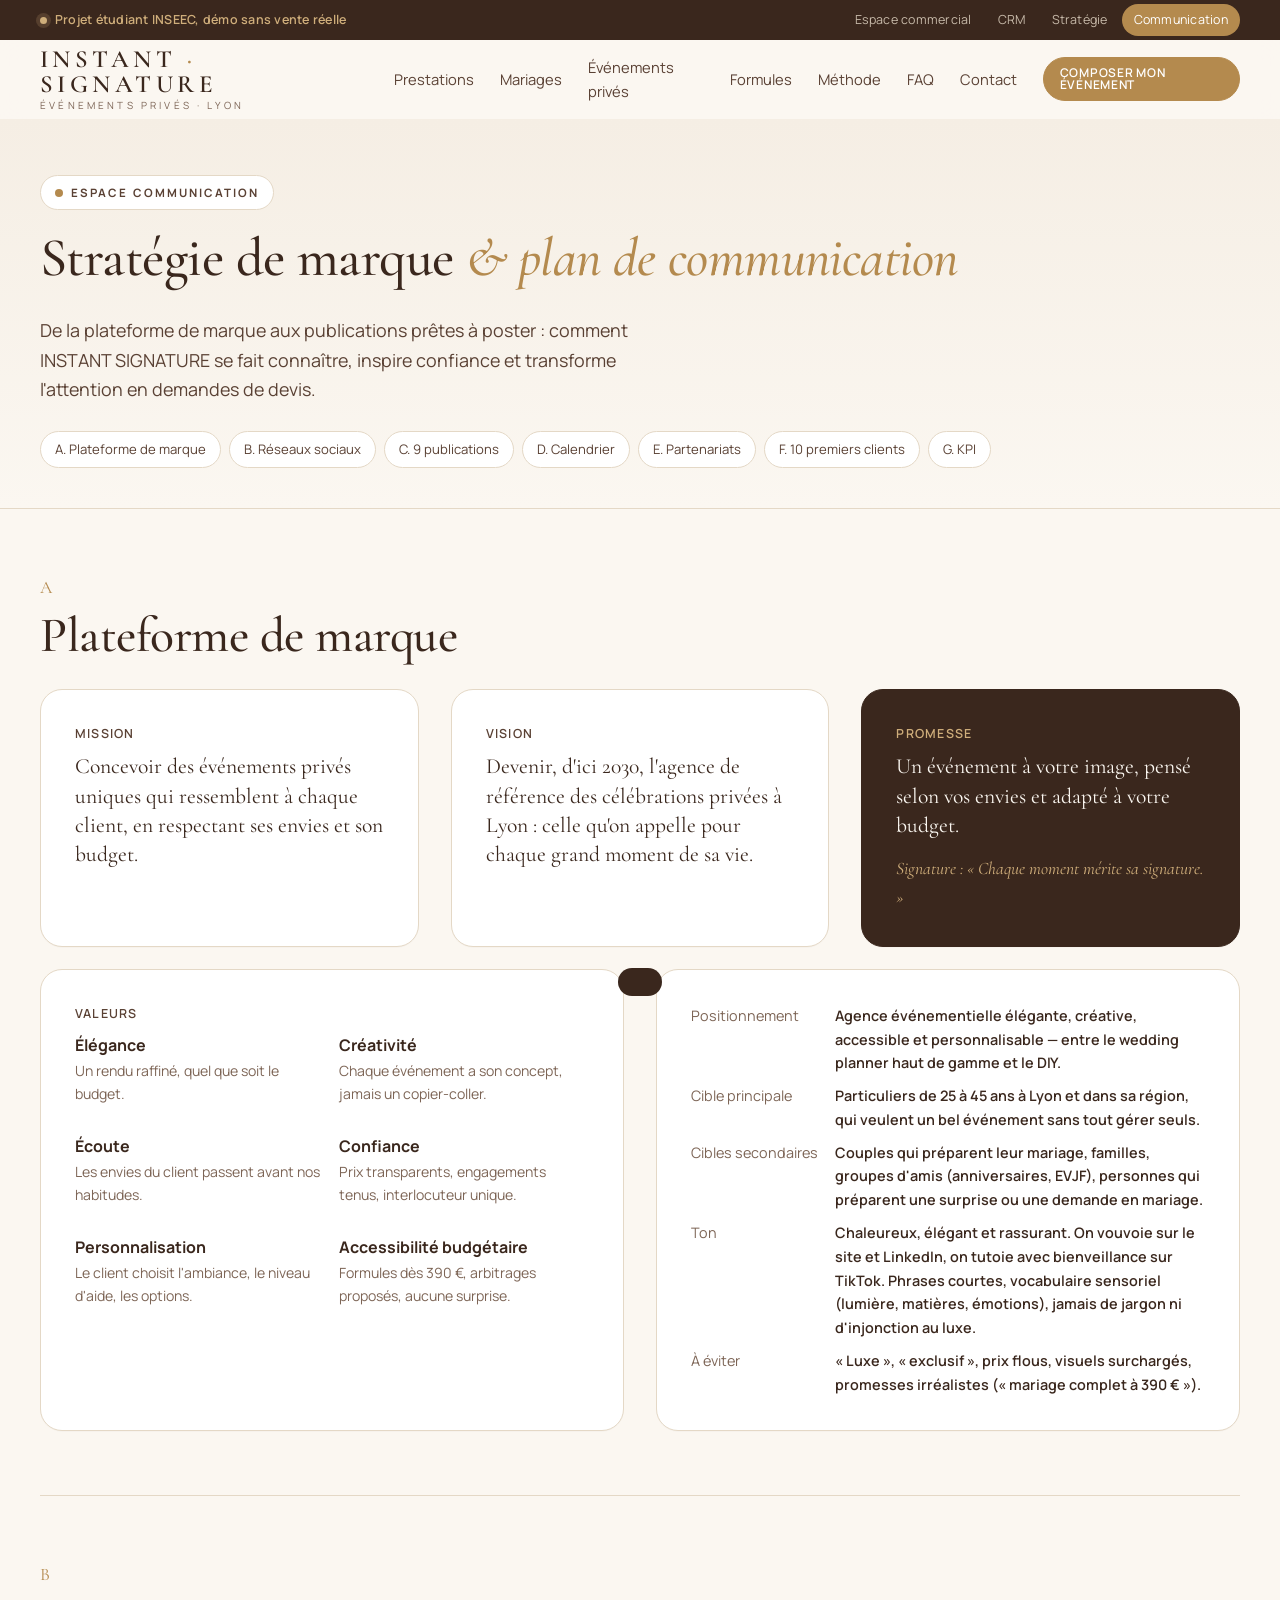
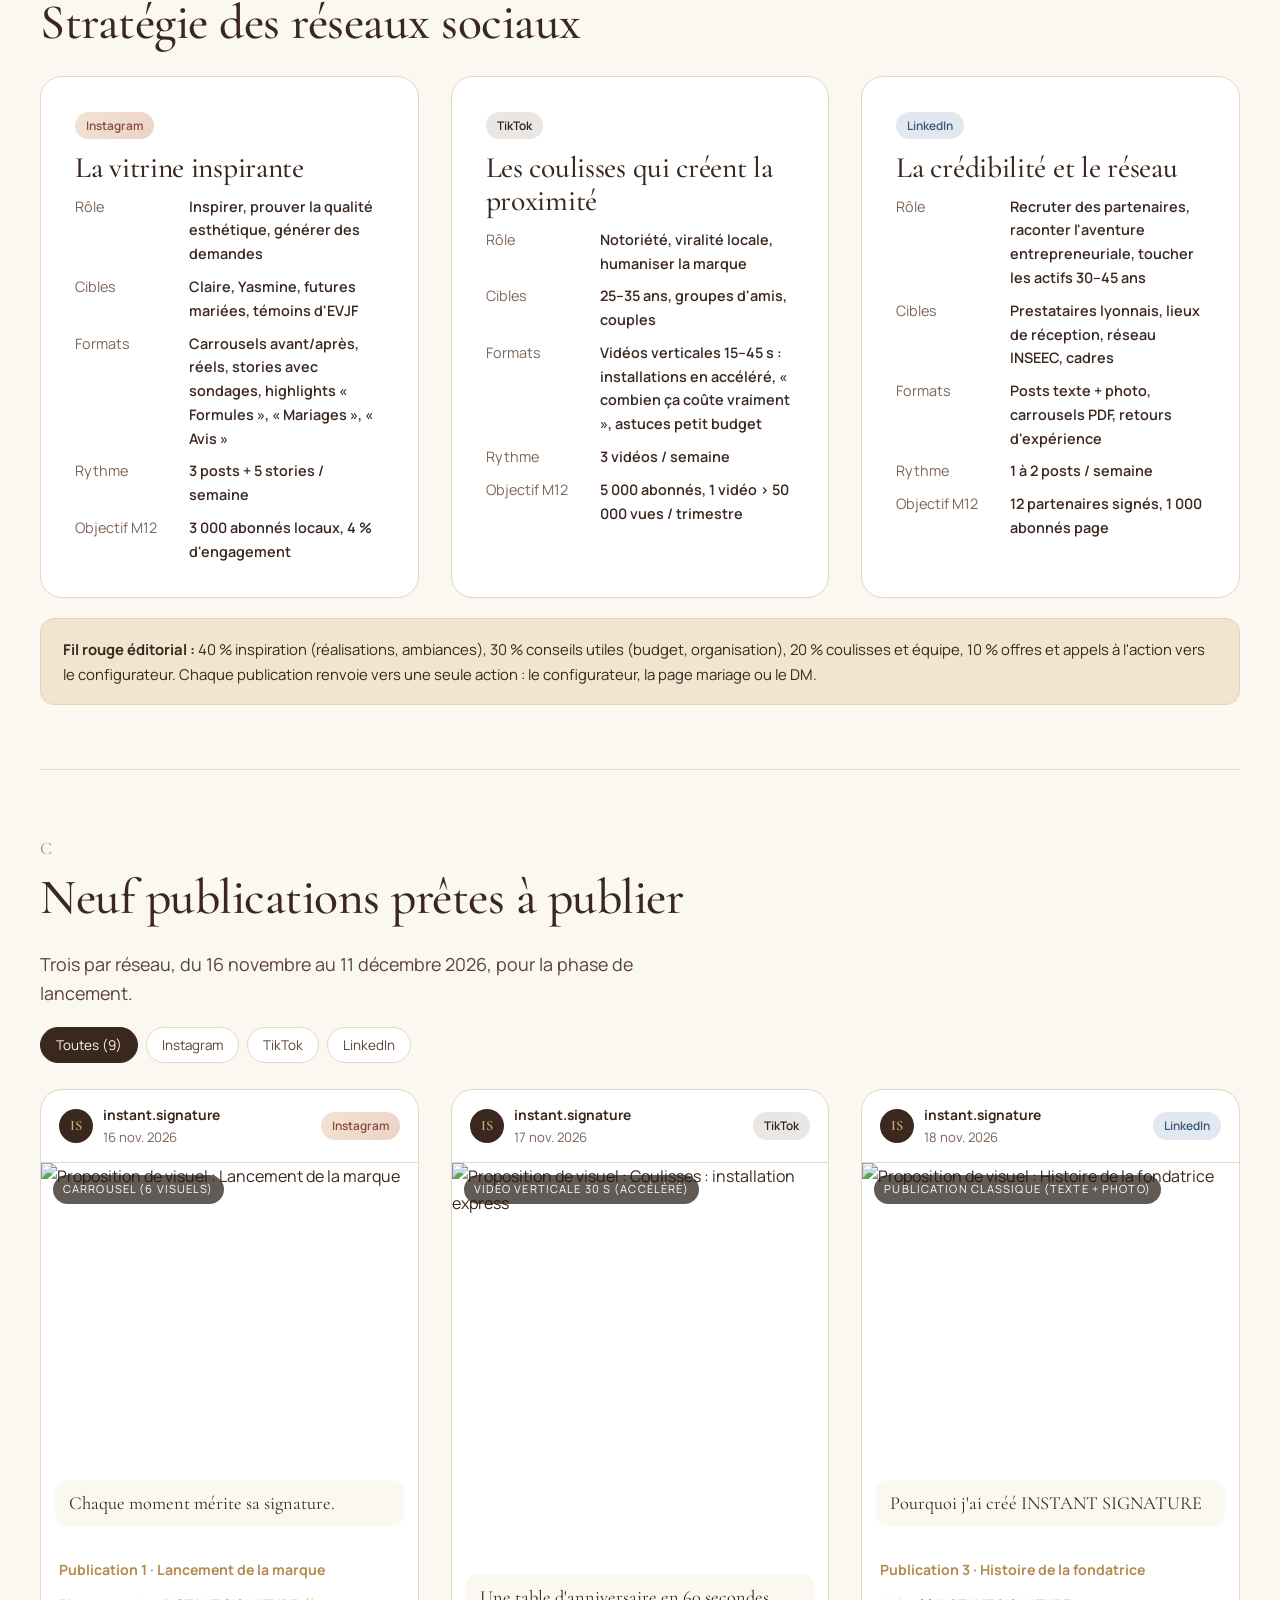
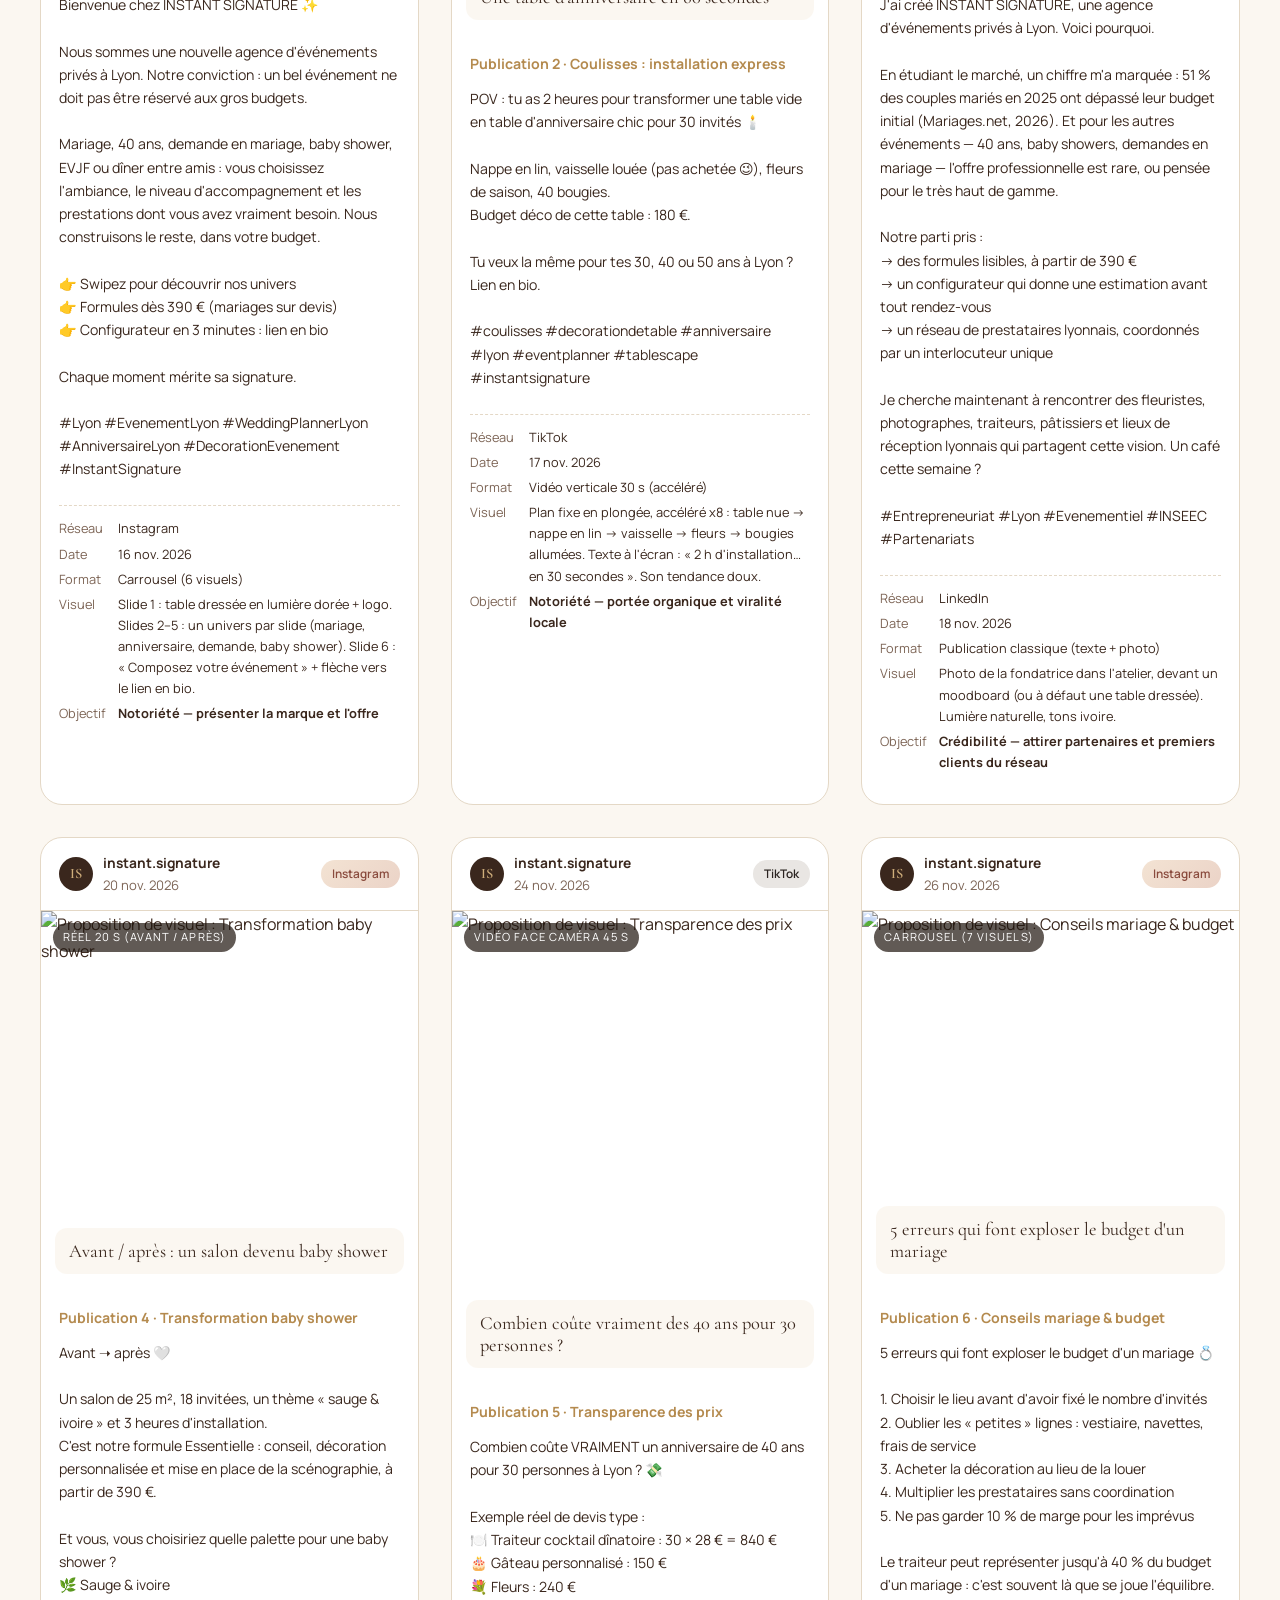
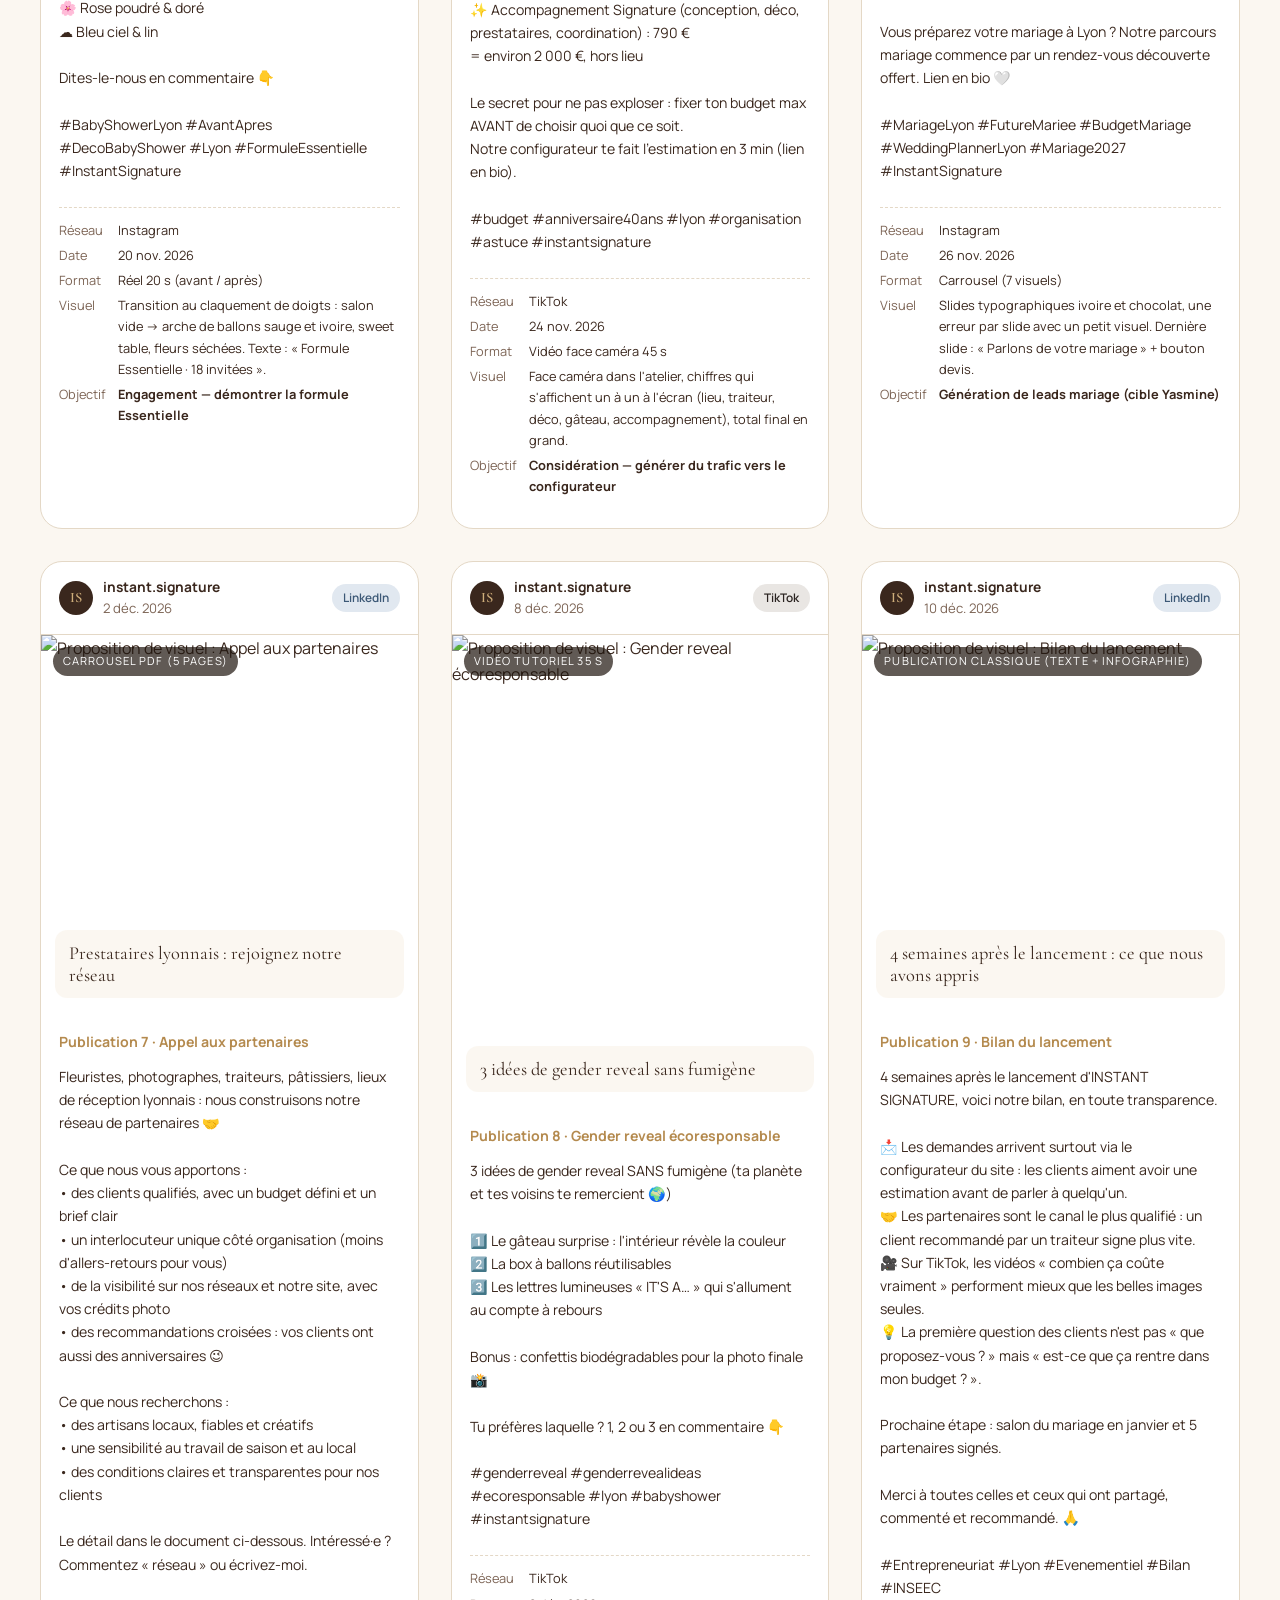
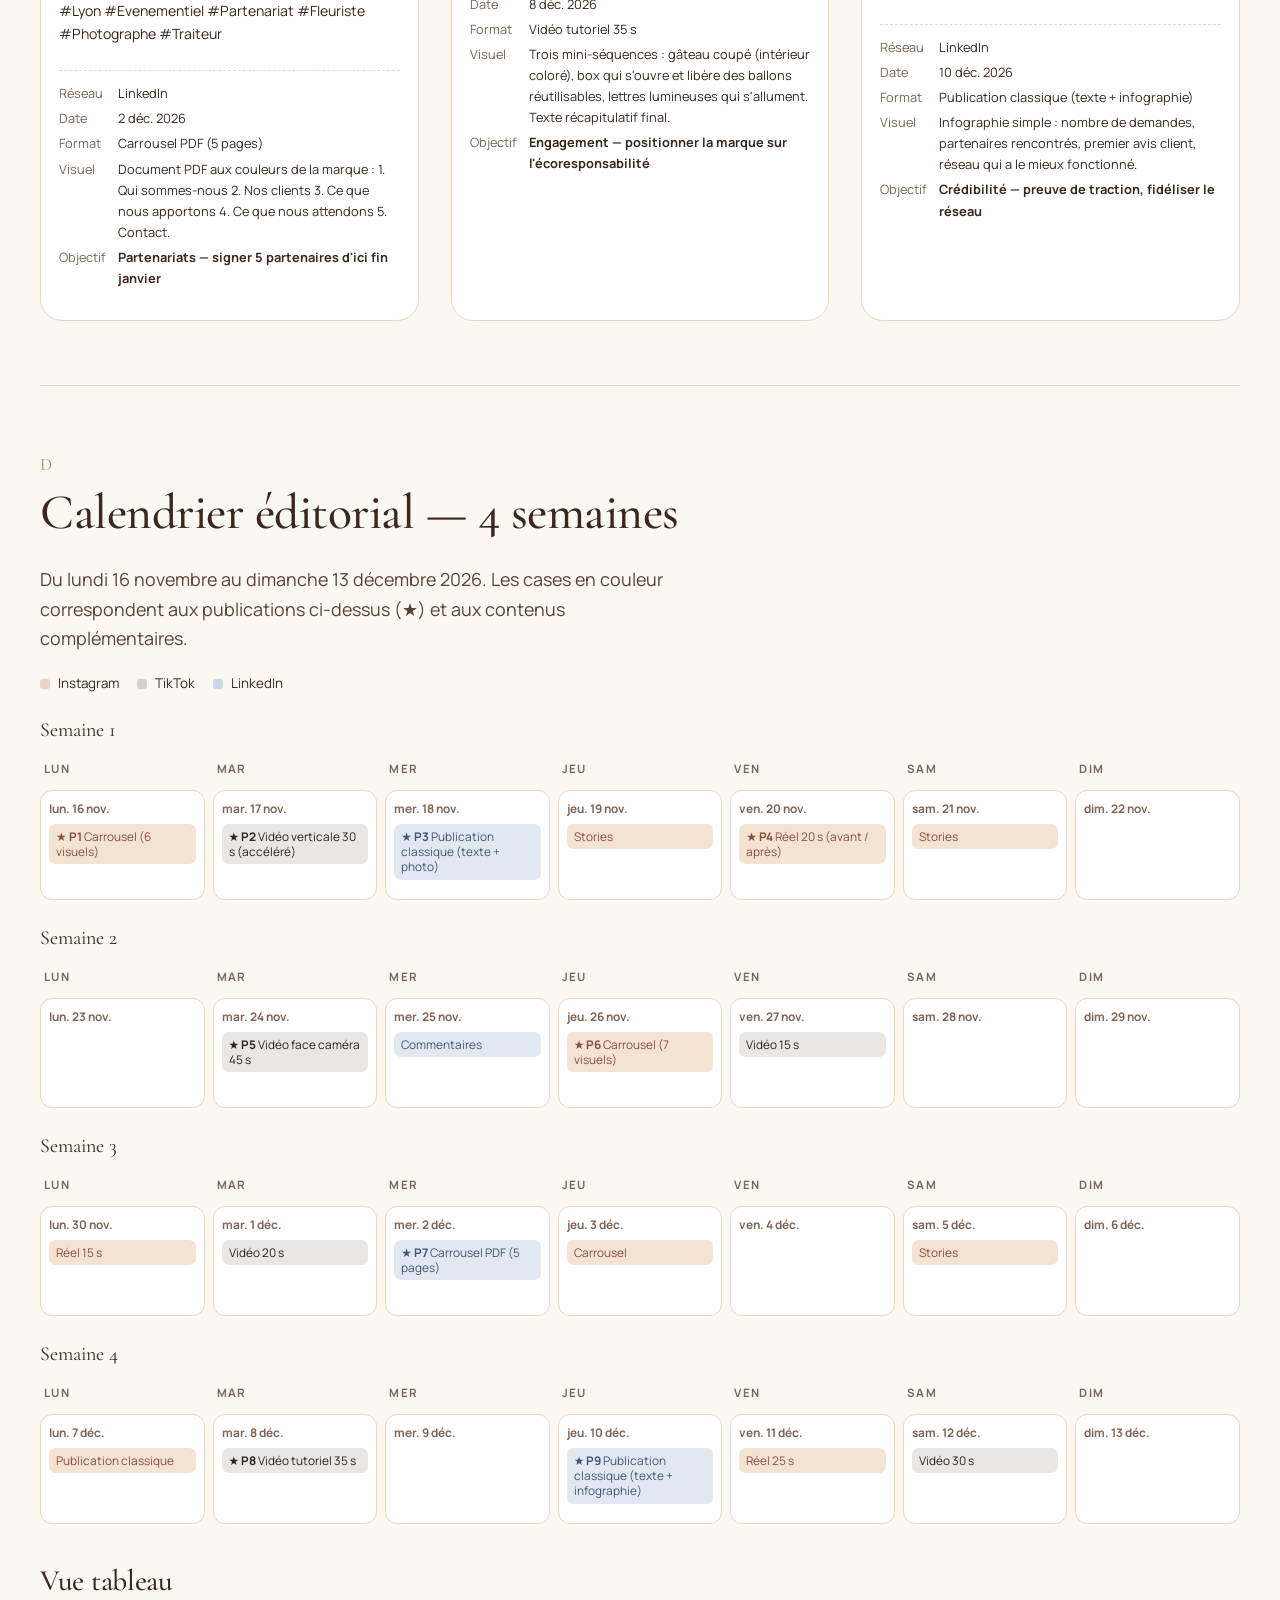
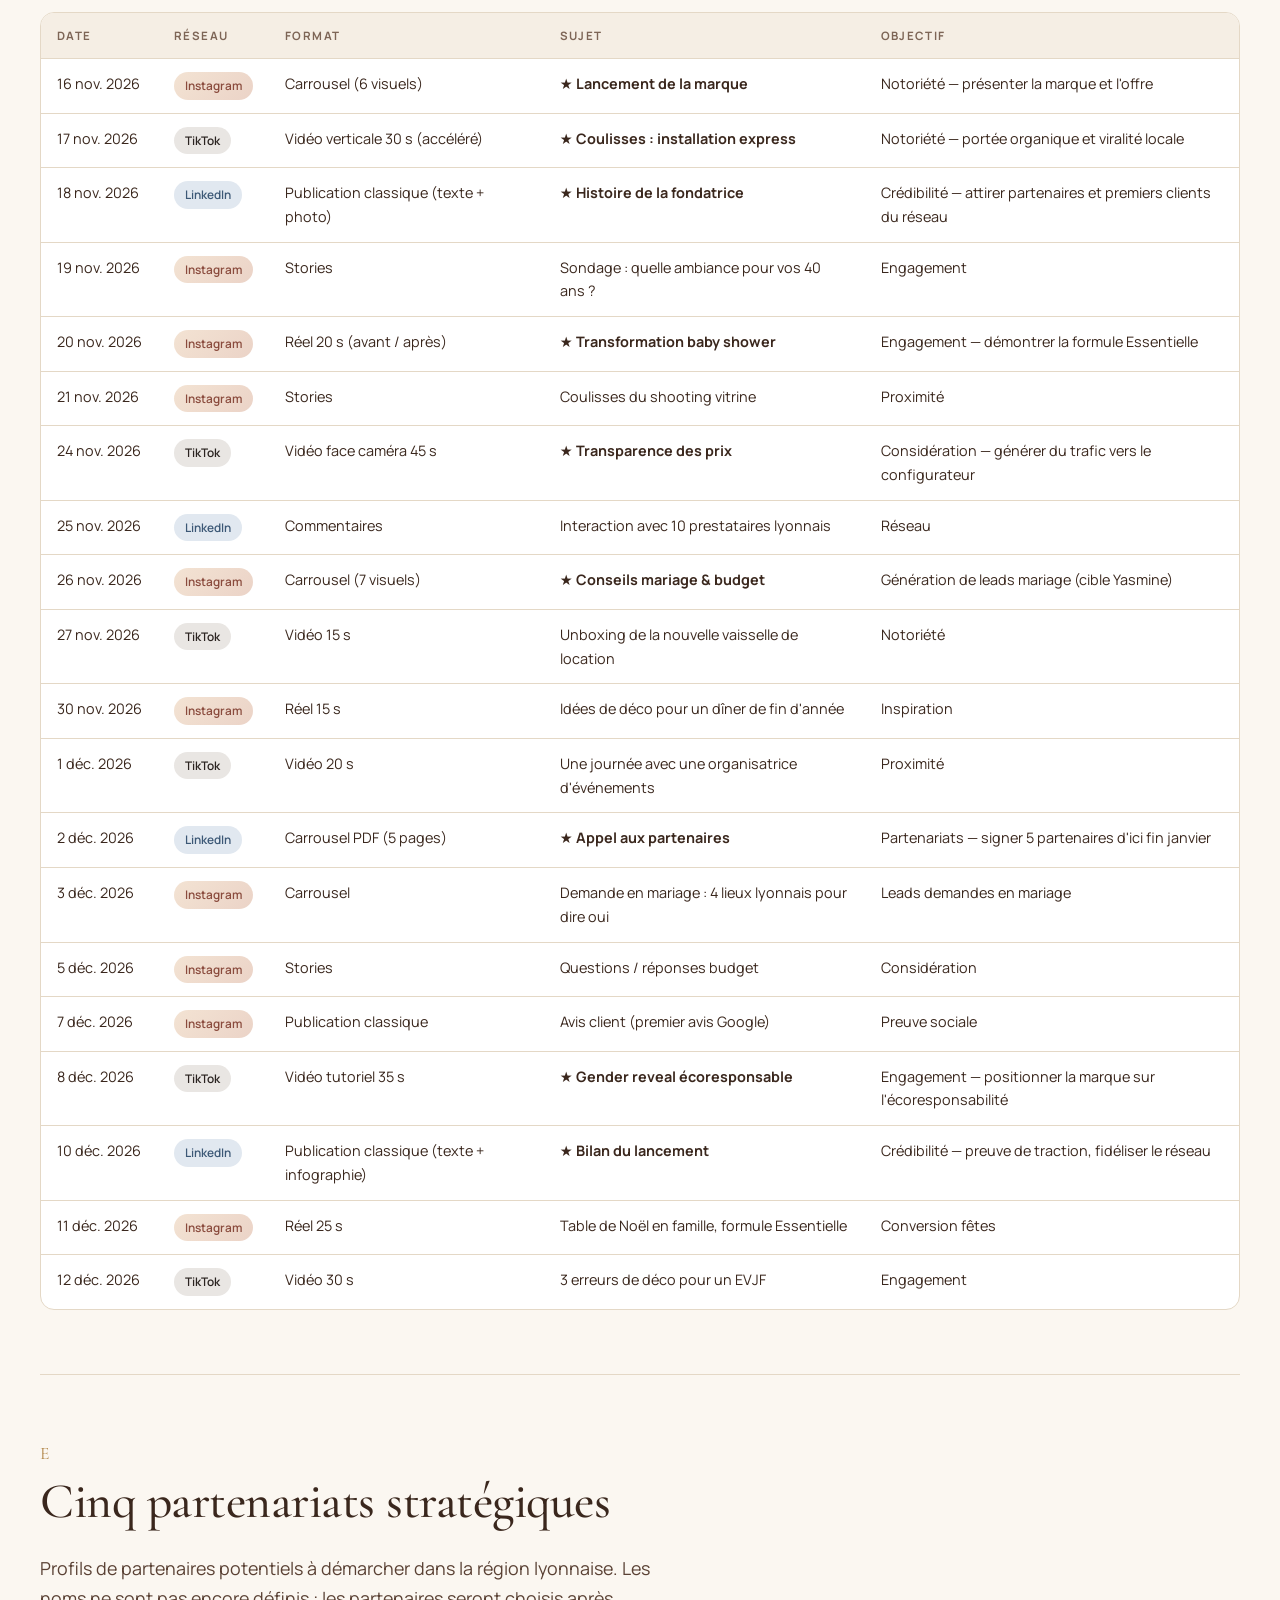
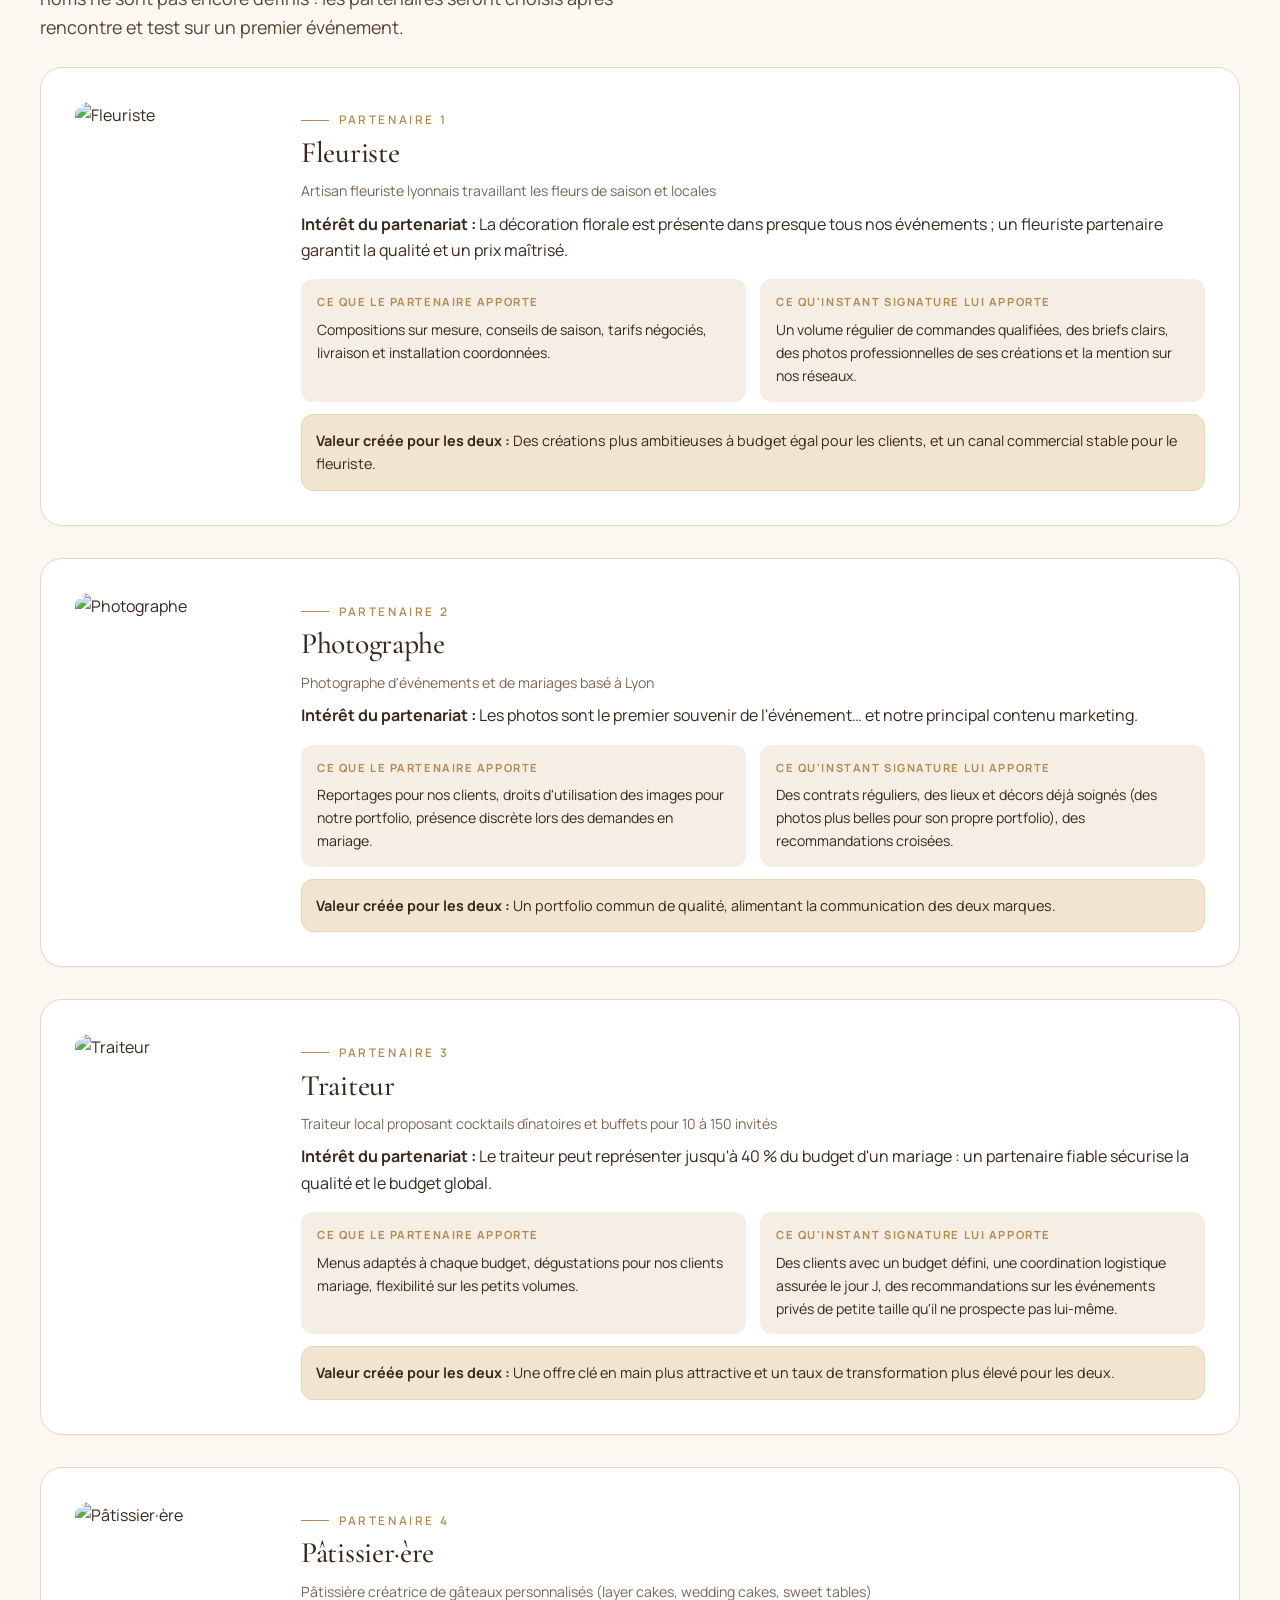
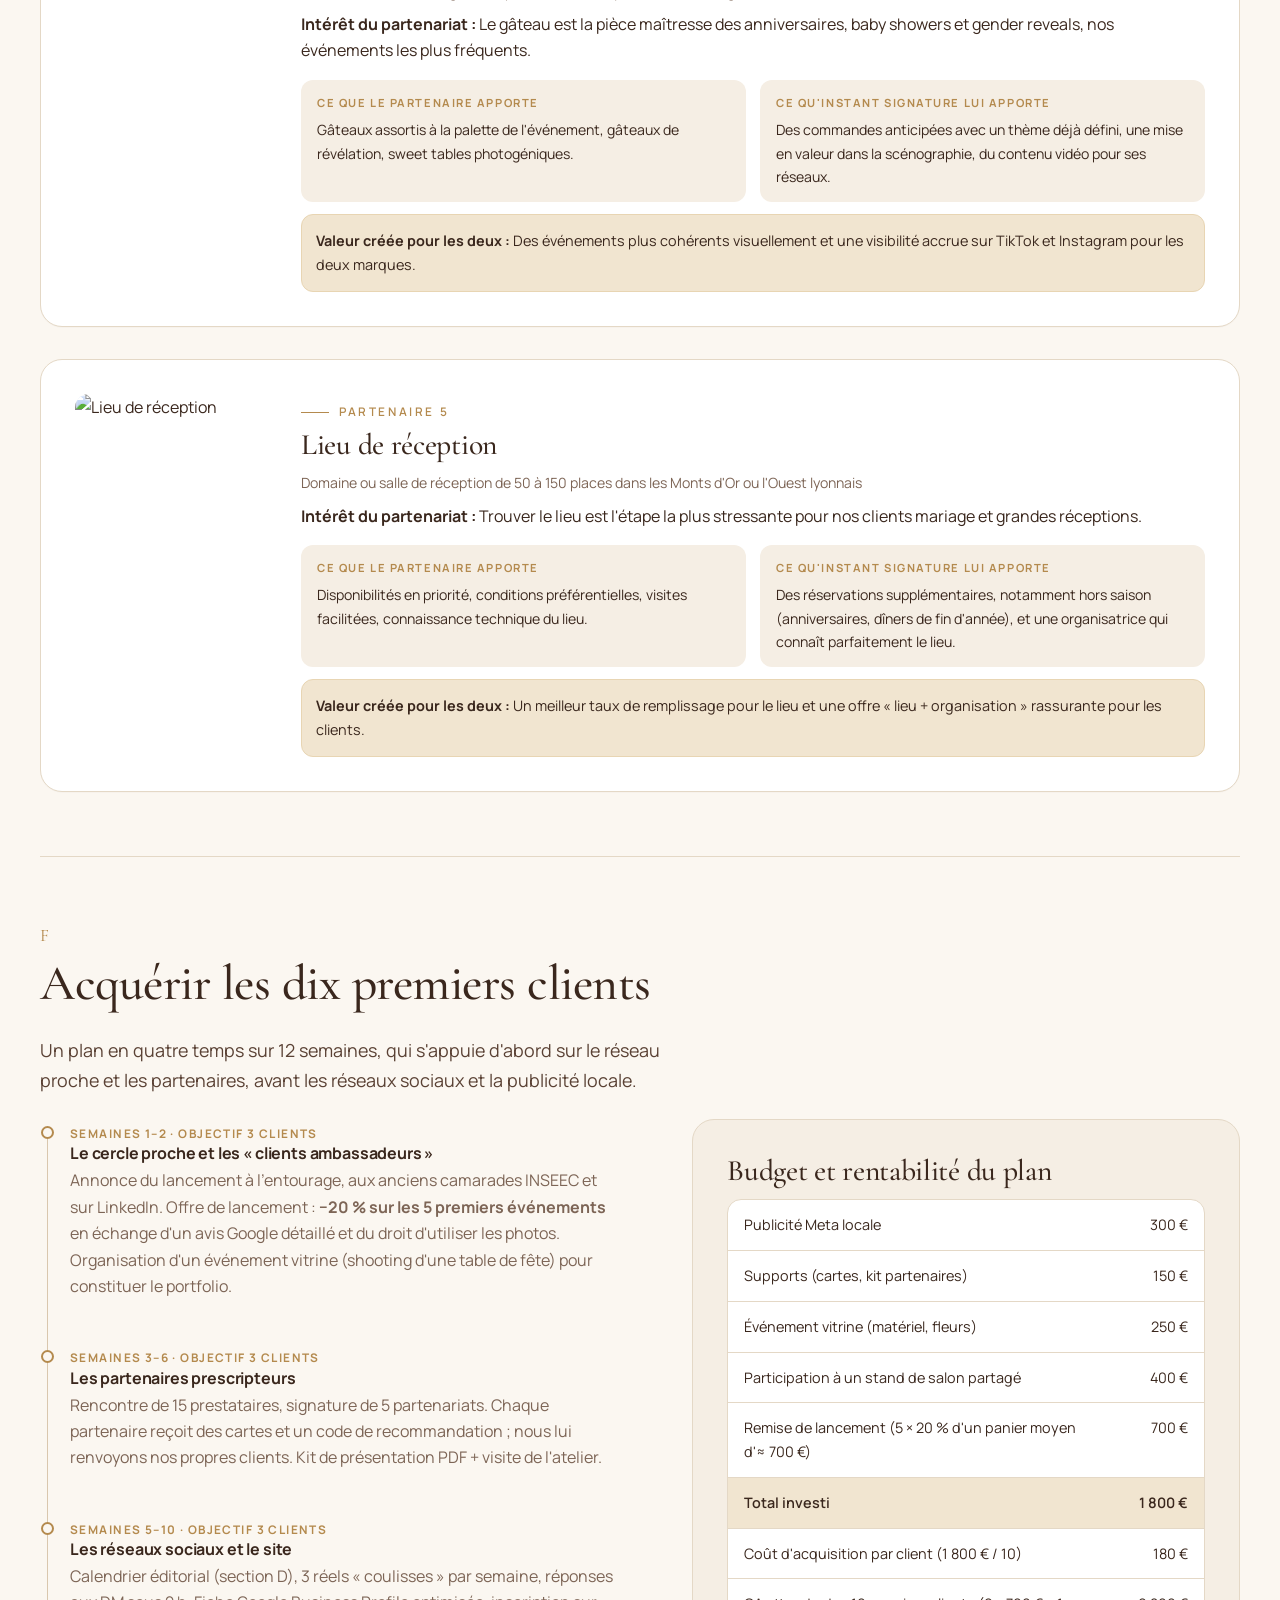
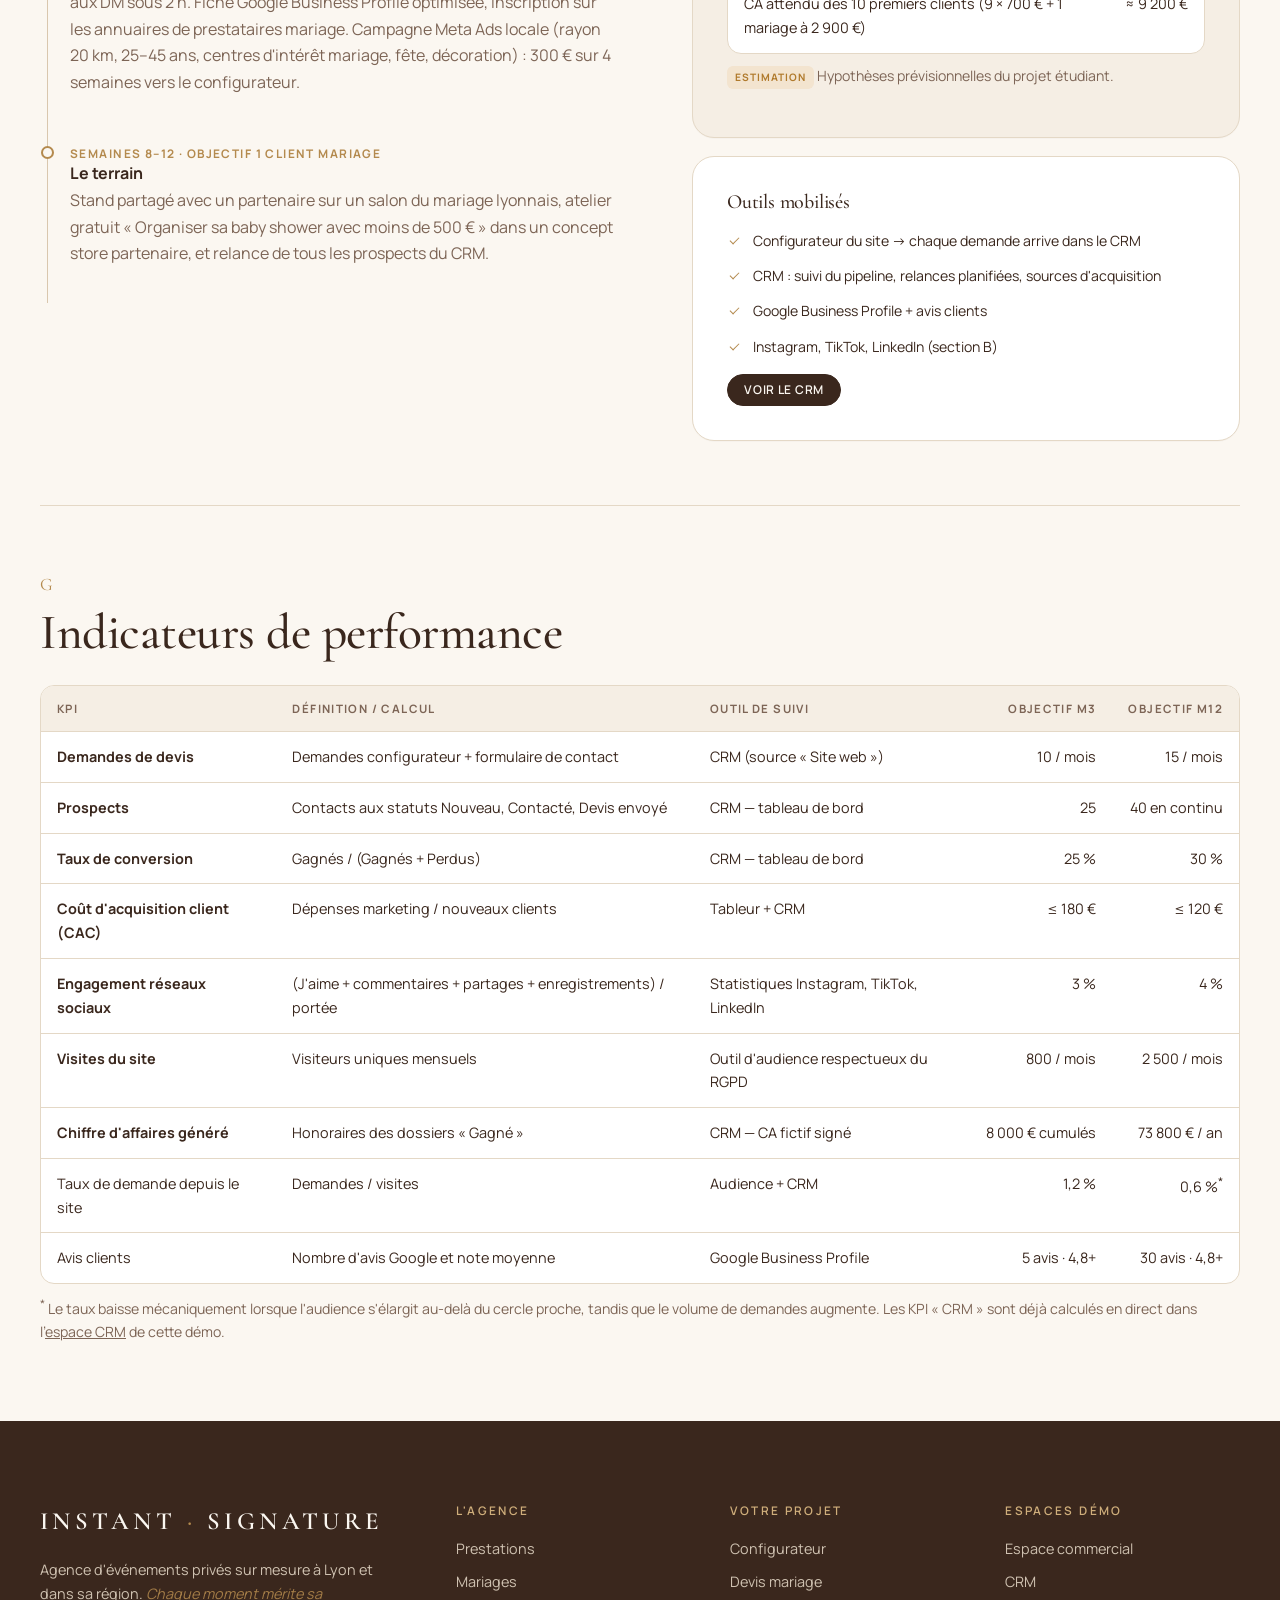
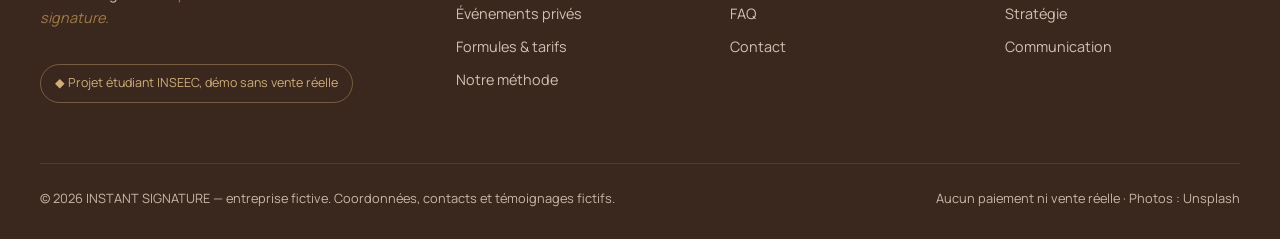
==== communication.html @ fc2861c8 "Add files via upload" ====
<!doctype html>
<html lang="fr">
<head>
  <meta charset="utf-8">
  <meta name="viewport" content="width=device-width, initial-scale=1">
  <title>Communication — INSTANT SIGNATURE</title>
  <meta name="description" content="Plateforme de marque, stratégie réseaux sociaux, 9 publications, calendrier éditorial, partenariats, acquisition et KPI d'INSTANT SIGNATURE.">
  <link rel="preconnect" href="https://fonts.googleapis.com"><link rel="preconnect" href="https://fonts.gstatic.com" crossorigin>
  <link href="https://fonts.googleapis.com/css2?family=Cormorant+Garamond:ital,wght@0,400;0,500;0,600;1,400;1,500&family=Manrope:wght@300;400;500;600;700;800&display=swap" rel="stylesheet">
  <link rel="stylesheet" href="assets/css/style.css">
  <link rel="icon" href="data:image/svg+xml,%3Csvg xmlns='http://www.w3.org/2000/svg' viewBox='0 0 64 64'%3E%3Crect width='64' height='64' rx='14' fill='%233A271D'/%3E%3Ctext x='32' y='43' font-family='Georgia' font-size='30' fill='%23CFAE7B' text-anchor='middle'%3EIS%3C/text%3E%3C/svg%3E">
</head>
<body data-space="communication" data-page="communication">

<header class="space-hero">
  <div class="container">
    <span class="space-tag"><i></i>Espace communication</span>
    <h1>Stratégie de marque <em class="gold">& plan de communication</em></h1>
    <p class="lead">De la plateforme de marque aux publications prêtes à poster : comment INSTANT SIGNATURE se fait connaître, inspire confiance et transforme l'attention en demandes de devis.</p>
    <nav class="toc" aria-label="Sommaire">
      <a href="#marque">A. Plateforme de marque</a><a href="#reseaux">B. Réseaux sociaux</a><a href="#publications">C. 9 publications</a><a href="#calendrier">D. Calendrier</a><a href="#partenariats">E. Partenariats</a><a href="#acquisition">F. 10 premiers clients</a><a href="#kpi">G. KPI</a>
    </nav>
  </div>
</header>

<main class="container">

  <!-- A -->
  <section class="doc-section" id="marque">
    <span class="doc-num">A</span>
    <h2>Plateforme de marque</h2>
    <div class="grid g3" style="margin-top:20px">
      <div class="card"><span class="label">Mission</span><p style="font-family:var(--serif);font-size:1.35rem;line-height:1.35;margin:0">Concevoir des événements privés uniques qui ressemblent à chaque client, en respectant ses envies et son budget.</p></div>
      <div class="card"><span class="label">Vision</span><p style="font-family:var(--serif);font-size:1.35rem;line-height:1.35;margin:0">Devenir, d'ici 2030, l'agence de référence des célébrations privées à Lyon : celle qu'on appelle pour chaque grand moment de sa vie.</p></div>
      <div class="card" style="background:var(--choco);color:var(--ivory);border-color:var(--choco)"><span class="label" style="color:var(--gold-2)">Promesse</span><p style="font-family:var(--serif);font-size:1.35rem;line-height:1.35;margin:0">Un événement à votre image, pensé selon vos envies et adapté à votre budget.</p><p style="margin:14px 0 0;color:var(--gold-2);font-style:italic;font-family:var(--serif);font-size:1.1rem">Signature : « Chaque moment mérite sa signature. »</p></div>
    </div>
    <div class="grid g2" style="margin-top:22px">
      <div class="card">
        <span class="label">Valeurs</span>
        <div class="grid g2" style="gap:14px;margin-top:8px">
          <div><b>Élégance</b><p class="small muted">Un rendu raffiné, quel que soit le budget.</p></div>
          <div><b>Créativité</b><p class="small muted">Chaque événement a son concept, jamais un copier-coller.</p></div>
          <div><b>Écoute</b><p class="small muted">Les envies du client passent avant nos habitudes.</p></div>
          <div><b>Confiance</b><p class="small muted">Prix transparents, engagements tenus, interlocuteur unique.</p></div>
          <div><b>Personnalisation</b><p class="small muted">Le client choisit l'ambiance, le niveau d'aide, les options.</p></div>
          <div><b>Accessibilité budgétaire</b><p class="small muted">Formules dès 390 €, arbitrages proposés, aucune surprise.</p></div>
        </div>
      </div>
      <div class="card">
        <dl class="info-list" style="grid-template-columns:130px 1fr">
          <dt>Positionnement</dt><dd>Agence événementielle élégante, créative, accessible et personnalisable — entre le wedding planner haut de gamme et le DIY.</dd>
          <dt>Cible principale</dt><dd>Particuliers de 25 à 45 ans à Lyon et dans sa région, qui veulent un bel événement sans tout gérer seuls.</dd>
          <dt>Cibles secondaires</dt><dd>Couples qui préparent leur mariage, familles, groupes d'amis (anniversaires, EVJF), personnes qui préparent une surprise ou une demande en mariage.</dd>
          <dt>Ton</dt><dd>Chaleureux, élégant et rassurant. On vouvoie sur le site et LinkedIn, on tutoie avec bienveillance sur TikTok. Phrases courtes, vocabulaire sensoriel (lumière, matières, émotions), jamais de jargon ni d'injonction au luxe.</dd>
          <dt>À éviter</dt><dd>« Luxe », « exclusif », prix flous, visuels surchargés, promesses irréalistes (« mariage complet à 390 € »).</dd>
        </dl>
      </div>
    </div>
  </section>

  <!-- B -->
  <section class="doc-section" id="reseaux">
    <span class="doc-num">B</span>
    <h2>Stratégie des réseaux sociaux</h2>
    <div class="grid g3" style="margin-top:20px">
      <div class="card">
        <span class="pill net-ig">Instagram</span>
        <h3 style="margin-top:12px">La vitrine inspirante</h3>
        <dl class="info-list" style="grid-template-columns:100px 1fr">
          <dt>Rôle</dt><dd>Inspirer, prouver la qualité esthétique, générer des demandes</dd>
          <dt>Cibles</dt><dd>Claire, Yasmine, futures mariées, témoins d'EVJF</dd>
          <dt>Formats</dt><dd>Carrousels avant/après, réels, stories avec sondages, highlights « Formules », « Mariages », « Avis »</dd>
          <dt>Rythme</dt><dd>3 posts + 5 stories / semaine</dd>
          <dt>Objectif M12</dt><dd>3 000 abonnés locaux, 4 % d'engagement</dd>
        </dl>
      </div>
      <div class="card">
        <span class="pill net-tt">TikTok</span>
        <h3 style="margin-top:12px">Les coulisses qui créent la proximité</h3>
        <dl class="info-list" style="grid-template-columns:100px 1fr">
          <dt>Rôle</dt><dd>Notoriété, viralité locale, humaniser la marque</dd>
          <dt>Cibles</dt><dd>25–35 ans, groupes d'amis, couples</dd>
          <dt>Formats</dt><dd>Vidéos verticales 15–45 s : installations en accéléré, « combien ça coûte vraiment », astuces petit budget</dd>
          <dt>Rythme</dt><dd>3 vidéos / semaine</dd>
          <dt>Objectif M12</dt><dd>5 000 abonnés, 1 vidéo &gt; 50 000 vues / trimestre</dd>
        </dl>
      </div>
      <div class="card">
        <span class="pill net-li">LinkedIn</span>
        <h3 style="margin-top:12px">La crédibilité et le réseau</h3>
        <dl class="info-list" style="grid-template-columns:100px 1fr">
          <dt>Rôle</dt><dd>Recruter des partenaires, raconter l'aventure entrepreneuriale, toucher les actifs 30–45 ans</dd>
          <dt>Cibles</dt><dd>Prestataires lyonnais, lieux de réception, réseau INSEEC, cadres</dd>
          <dt>Formats</dt><dd>Posts texte + photo, carrousels PDF, retours d'expérience</dd>
          <dt>Rythme</dt><dd>1 à 2 posts / semaine</dd>
          <dt>Objectif M12</dt><dd>12 partenaires signés, 1 000 abonnés page</dd>
        </dl>
      </div>
    </div>
    <div class="notice" style="margin-top:20px"><div><b>Fil rouge éditorial :</b> 40 % inspiration (réalisations, ambiances), 30 % conseils utiles (budget, organisation), 20 % coulisses et équipe, 10 % offres et appels à l'action vers le configurateur. Chaque publication renvoie vers une seule action : le configurateur, la page mariage ou le DM.</div></div>
  </section>

  <!-- C -->
  <section class="doc-section" id="publications">
    <span class="doc-num">C</span>
    <h2>Neuf publications prêtes à publier</h2>
    <p class="lead">Trois par réseau, du 16 novembre au 11 décembre 2026, pour la phase de lancement.</p>
    <div class="post-filter" id="post-filter">
      <button class="chip active" data-net="all">Toutes (9)</button>
      <button class="chip" data-net="Instagram">Instagram</button>
      <button class="chip" data-net="TikTok">TikTok</button>
      <button class="chip" data-net="LinkedIn">LinkedIn</button>
    </div>
    <div class="grid g3" id="posts"></div>
  </section>

  <!-- D -->
  <section class="doc-section" id="calendrier">
    <span class="doc-num">D</span>
    <h2>Calendrier éditorial — 4 semaines</h2>
    <p class="lead">Du lundi 16 novembre au dimanche 13 décembre 2026. Les cases en couleur correspondent aux publications ci-dessus (★) et aux contenus complémentaires.</p>
    <div class="legend" style="display:flex;gap:18px;flex-wrap:wrap;margin:14px 0 6px"><div><span class="net-ig" style="background:#EBD3C7"></span>Instagram</div><div><span style="background:#D6D1CC"></span>TikTok</div><div><span style="background:#C9D6E4"></span>LinkedIn</div></div>
    <div class="calendar" id="cal"></div>
    <h3 style="margin-top:40px">Vue tableau</h3>
    <div class="table-wrap"><table><thead><tr><th>Date</th><th>Réseau</th><th>Format</th><th>Sujet</th><th>Objectif</th></tr></thead><tbody id="cal-table"></tbody></table></div>
  </section>

  <!-- E -->
  <section class="doc-section" id="partenariats">
    <span class="doc-num">E</span>
    <h2>Cinq partenariats stratégiques</h2>
    <p class="lead">Profils de partenaires potentiels à démarcher dans la région lyonnaise. Les noms ne sont pas encore définis : les partenaires seront choisis après rencontre et test sur un premier événement.</p>
    <div class="grid" style="margin-top:24px" id="partners"></div>
  </section>

  <!-- F -->
  <section class="doc-section" id="acquisition">
    <span class="doc-num">F</span>
    <h2>Acquérir les dix premiers clients</h2>
    <p class="lead">Un plan en quatre temps sur 12 semaines, qui s'appuie d'abord sur le réseau proche et les partenaires, avant les réseaux sociaux et la publicité locale.</p>
    <div class="split" style="align-items:start;margin-top:24px">
      <div class="timeline">
        <div class="tl-item"><span class="when">Semaines 1–2 · objectif 3 clients</span><h4>Le cercle proche et les « clients ambassadeurs »</h4><p class="muted">Annonce du lancement à l'entourage, aux anciens camarades INSEEC et sur LinkedIn. Offre de lancement : <b>−20 % sur les 5 premiers événements</b> en échange d'un avis Google détaillé et du droit d'utiliser les photos. Organisation d'un événement vitrine (shooting d'une table de fête) pour constituer le portfolio.</p></div>
        <div class="tl-item"><span class="when">Semaines 3–6 · objectif 3 clients</span><h4>Les partenaires prescripteurs</h4><p class="muted">Rencontre de 15 prestataires, signature de 5 partenariats. Chaque partenaire reçoit des cartes et un code de recommandation ; nous lui renvoyons nos propres clients. Kit de présentation PDF + visite de l'atelier.</p></div>
        <div class="tl-item"><span class="when">Semaines 5–10 · objectif 3 clients</span><h4>Les réseaux sociaux et le site</h4><p class="muted">Calendrier éditorial (section D), 3 réels « coulisses » par semaine, réponses aux DM sous 2 h. Fiche Google Business Profile optimisée, inscription sur les annuaires de prestataires mariage. Campagne Meta Ads locale (rayon 20 km, 25–45 ans, centres d'intérêt mariage, fête, décoration) : 300 € sur 4 semaines vers le configurateur.</p></div>
        <div class="tl-item"><span class="when">Semaines 8–12 · objectif 1 client mariage</span><h4>Le terrain</h4><p class="muted">Stand partagé avec un partenaire sur un salon du mariage lyonnais, atelier gratuit « Organiser sa baby shower avec moins de 500 € » dans un concept store partenaire, et relance de tous les prospects du CRM.</p></div>
      </div>
      <div>
        <div class="card beige">
          <h3>Budget et rentabilité du plan</h3>
          <div class="table-wrap" style="margin-top:12px"><table><tbody>
            <tr><td>Publicité Meta locale</td><td class="num">300 €</td></tr>
            <tr><td>Supports (cartes, kit partenaires)</td><td class="num">150 €</td></tr>
            <tr><td>Événement vitrine (matériel, fleurs)</td><td class="num">250 €</td></tr>
            <tr><td>Participation à un stand de salon partagé</td><td class="num">400 €</td></tr>
            <tr><td>Remise de lancement (5 × 20 % d'un panier moyen d'≈ 700 €)</td><td class="num">700 €</td></tr>
            <tr class="highlight"><td>Total investi</td><td class="num">1 800 €</td></tr>
            <tr><td>Coût d'acquisition par client (1 800 € / 10)</td><td class="num">180 €</td></tr>
            <tr><td>CA attendu des 10 premiers clients (9 × 700 € + 1 mariage à 2 900 €)</td><td class="num">≈ 9 200 €</td></tr>
          </tbody></table></div>
          <p class="small muted" style="margin-top:10px"><span class="est">estimation</span> Hypothèses prévisionnelles du projet étudiant.</p>
        </div>
        <div class="card" style="margin-top:18px">
          <h4>Outils mobilisés</h4>
          <ul class="list-check small"><li>Configurateur du site → chaque demande arrive dans le CRM</li><li>CRM : suivi du pipeline, relances planifiées, sources d'acquisition</li><li>Google Business Profile + avis clients</li><li>Instagram, TikTok, LinkedIn (section B)</li></ul>
          <a href="crm.html" class="btn sm" style="margin-top:10px">Voir le CRM</a>
        </div>
      </div>
    </div>
  </section>

  <!-- G -->
  <section class="doc-section" id="kpi">
    <span class="doc-num">G</span>
    <h2>Indicateurs de performance</h2>
    <div class="table-wrap" style="margin-top:20px">
      <table>
        <thead><tr><th>KPI</th><th>Définition / calcul</th><th>Outil de suivi</th><th class="num">Objectif M3</th><th class="num">Objectif M12</th></tr></thead>
        <tbody>
          <tr><td><b>Demandes de devis</b></td><td>Demandes configurateur + formulaire de contact</td><td>CRM (source « Site web »)</td><td class="num">10 / mois</td><td class="num">15 / mois</td></tr>
          <tr><td><b>Prospects</b></td><td>Contacts aux statuts Nouveau, Contacté, Devis envoyé</td><td>CRM — tableau de bord</td><td class="num">25</td><td class="num">40 en continu</td></tr>
          <tr><td><b>Taux de conversion</b></td><td>Gagnés / (Gagnés + Perdus)</td><td>CRM — tableau de bord</td><td class="num">25 %</td><td class="num">30 %</td></tr>
          <tr><td><b>Coût d'acquisition client (CAC)</b></td><td>Dépenses marketing / nouveaux clients</td><td>Tableur + CRM</td><td class="num">≤ 180 €</td><td class="num">≤ 120 €</td></tr>
          <tr><td><b>Engagement réseaux sociaux</b></td><td>(J'aime + commentaires + partages + enregistrements) / portée</td><td>Statistiques Instagram, TikTok, LinkedIn</td><td class="num">3 %</td><td class="num">4 %</td></tr>
          <tr><td><b>Visites du site</b></td><td>Visiteurs uniques mensuels</td><td>Outil d'audience respectueux du RGPD</td><td class="num">800 / mois</td><td class="num">2 500 / mois</td></tr>
          <tr><td><b>Chiffre d'affaires généré</b></td><td>Honoraires des dossiers « Gagné »</td><td>CRM — CA fictif signé</td><td class="num">8 000 € cumulés</td><td class="num">73 800 € / an</td></tr>
          <tr><td>Taux de demande depuis le site</td><td>Demandes / visites</td><td>Audience + CRM</td><td class="num">1,2 %</td><td class="num">0,6 %<sup>*</sup></td></tr>
          <tr><td>Avis clients</td><td>Nombre d'avis Google et note moyenne</td><td>Google Business Profile</td><td class="num">5 avis · 4,8+</td><td class="num">30 avis · 4,8+</td></tr>
        </tbody>
      </table>
    </div>
    <p class="small muted" style="margin-top:10px"><sup>*</sup> Le taux baisse mécaniquement lorsque l'audience s'élargit au-delà du cercle proche, tandis que le volume de demandes augmente. Les KPI « CRM » sont déjà calculés en direct dans l'<a href="crm.html">espace CRM</a> de cette démo.</p>
  </section>
</main>

<script src="assets/js/layout.js"></script>
<script src="assets/js/store.js"></script>
<script src="assets/js/communication.js"></script>
</body>
</html>
---- assets/css/style.css ----
/* =========================================================
   INSTANT SIGNATURE — Charte graphique
   Ivoire · Beige · Brun chocolat · Doré discret
   ========================================================= */
:root {
  --ivory: #FBF7F1;
  --ivory-2: #F5EEE4;
  --beige: #E9DDCB;
  --beige-2: #D9C7AE;
  --choco: #3A271D;
  --choco-2: #5A4134;
  --choco-3: #7D6556;
  --gold: #B48A4E;
  --gold-2: #CFAE7B;
  --gold-soft: #F1E5D0;
  --white: #FFFFFF;
  --line: #E4D8C6;
  --ok: #4F7A5A;
  --ko: #A2493B;
  --info: #5C6F8C;
  --warn: #B07A2C;
  --serif: "Cormorant Garamond", "Times New Roman", serif;
  --sans: "Manrope", system-ui, -apple-system, "Segoe UI", sans-serif;
  --radius: 14px;
  --radius-lg: 22px;
  --shadow: 0 10px 30px -12px rgba(58, 39, 29, .18);
  --shadow-lg: 0 30px 60px -25px rgba(58, 39, 29, .35);
  --max: 1200px;
}

*, *::before, *::after { box-sizing: border-box; }
html { scroll-behavior: smooth; }
body {
  margin: 0;
  background: var(--ivory);
  color: var(--choco);
  font-family: var(--sans);
  font-size: 16px;
  line-height: 1.65;
  -webkit-font-smoothing: antialiased;
  overflow-x: hidden;
}
img { max-width: 100%; display: block; }
a { color: inherit; }
h1, h2, h3, h4 { font-family: var(--serif); font-weight: 500; line-height: 1.12; margin: 0 0 .5em; letter-spacing: -.01em; }
h1 { font-size: clamp(2.5rem, 6vw, 4.6rem); }
h2 { font-size: clamp(2rem, 4vw, 3.1rem); }
h3 { font-size: clamp(1.4rem, 2.4vw, 1.85rem); }
h4 { font-size: 1.25rem; }
p { margin: 0 0 1em; }
em.gold, .gold { color: var(--gold); font-style: italic; }
.container { width: min(var(--max), 100% - 32px); margin-inline: auto; }
.narrow { width: min(820px, 100% - 32px); margin-inline: auto; }
.section { padding: clamp(64px, 9vw, 120px) 0; }
.section.tight { padding: clamp(40px, 6vw, 72px) 0; }
.bg-beige { background: var(--ivory-2); }
.bg-choco { background: var(--choco); color: var(--ivory); }
.bg-choco h2, .bg-choco h3 { color: var(--ivory); }
.eyebrow {
  display: inline-flex; align-items: center; gap: 10px;
  font-size: .74rem; letter-spacing: .22em; text-transform: uppercase;
  color: var(--gold); font-weight: 600; margin-bottom: 18px;
}
.eyebrow::before { content: ""; width: 28px; height: 1px; background: currentColor; }
.lead { font-size: 1.12rem; color: var(--choco-2); max-width: 640px; }
.muted { color: var(--choco-3); }
.small { font-size: .88rem; }
.center { text-align: center; }
.center .lead { margin-inline: auto; }
.center .eyebrow::after { content: ""; width: 28px; height: 1px; background: currentColor; }

/* ---------- Bandeau projet étudiant + barre des espaces ---------- */
.demo-bar {
  background: var(--choco); color: var(--beige);
  font-size: .78rem; letter-spacing: .02em;
}
.demo-bar .container { display: flex; align-items: center; justify-content: space-between; gap: 16px; min-height: 40px; flex-wrap: wrap; }
.demo-flag { display: inline-flex; align-items: center; gap: 8px; }
.demo-flag b { color: var(--gold-2); font-weight: 600; }
.demo-flag .dot { width: 7px; height: 7px; border-radius: 50%; background: var(--gold-2); box-shadow: 0 0 0 4px rgba(207,174,123,.18); }
.spaces { display: flex; gap: 2px; flex-wrap: wrap; }
.spaces a {
  text-decoration: none; padding: 6px 12px; border-radius: 999px;
  color: var(--beige); opacity: .8; transition: .2s;
}
.spaces a:hover { opacity: 1; background: rgba(255,255,255,.06); }
.spaces a.active { background: var(--gold); color: var(--white); opacity: 1; }

/* ---------- Header ---------- */
.site-header {
  position: sticky; top: 0; z-index: 50;
  background: rgba(251, 247, 241, .9);
  backdrop-filter: saturate(1.2) blur(12px);
  border-bottom: 1px solid transparent;
  transition: border-color .3s, box-shadow .3s;
}
.site-header.scrolled { border-color: var(--line); box-shadow: 0 6px 20px -18px rgba(58,39,29,.5); }
.site-header .container { display: flex; align-items: center; justify-content: space-between; height: 78px; gap: 24px; }
.brand { text-decoration: none; display: flex; flex-direction: column; line-height: 1; }
.brand-name { font-family: var(--serif); font-size: 1.55rem; letter-spacing: .18em; font-weight: 600; }
.brand-name span { color: var(--gold); }
.brand-sub { font-size: .62rem; letter-spacing: .32em; text-transform: uppercase; color: var(--choco-3); margin-top: 5px; }
.main-nav { display: flex; align-items: center; gap: 26px; }
.main-nav a { text-decoration: none; font-size: .92rem; color: var(--choco-2); position: relative; padding: 6px 0; }
.main-nav a::after { content: ""; position: absolute; left: 0; bottom: 0; height: 1px; width: 0; background: var(--gold); transition: width .3s; }
.main-nav a:hover::after, .main-nav a.active::after { width: 100%; }
.main-nav a.active { color: var(--choco); font-weight: 600; }
.nav-toggle { display: none; background: none; border: 0; width: 44px; height: 44px; cursor: pointer; color: var(--choco); }
.nav-toggle span { display: block; width: 24px; height: 1.5px; background: currentColor; margin: 6px auto; transition: .3s; }

/* ---------- Buttons ---------- */
.btn {
  display: inline-flex; align-items: center; justify-content: center; gap: 10px;
  padding: 14px 26px; border-radius: 999px; border: 1px solid var(--choco);
  font: 600 .88rem/1 var(--sans); letter-spacing: .06em; text-transform: uppercase;
  text-decoration: none; cursor: pointer; transition: .25s; background: var(--choco); color: var(--ivory);
}
.btn:hover { background: var(--choco-2); transform: translateY(-1px); box-shadow: var(--shadow); }
.btn.gold { background: var(--gold); border-color: var(--gold); color: var(--white); }
.btn.gold:hover { background: #9E7741; }
.btn.ghost { background: transparent; color: var(--choco); }
.btn.ghost:hover { background: var(--choco); color: var(--ivory); }
.btn.light { background: transparent; border-color: rgba(255,255,255,.6); color: var(--white); }
.btn.light:hover { background: var(--white); color: var(--choco); }
.btn.sm { padding: 9px 16px; font-size: .75rem; }
.btn[disabled] { opacity: .45; pointer-events: none; }
.link-arrow { text-decoration: none; font-weight: 600; font-size: .9rem; color: var(--choco); border-bottom: 1px solid var(--gold); padding-bottom: 3px; }
.link-arrow:hover { color: var(--gold); }
.btn-row { display: flex; gap: 14px; flex-wrap: wrap; }

/* ---------- Hero ---------- */
.hero { position: relative; min-height: min(88vh, 820px); display: grid; align-items: end; color: var(--white); overflow: hidden; }
.hero-media { position: absolute; inset: 0; }
.hero-media img { width: 100%; height: 100%; object-fit: cover; transform: scale(1.04); animation: heroZoom 14s ease-out forwards; }
@keyframes heroZoom { to { transform: scale(1); } }
.hero::after { content: ""; position: absolute; inset: 0; background: linear-gradient(180deg, rgba(30,20,14,.15) 0%, rgba(30,20,14,.25) 45%, rgba(30,20,14,.78) 100%); }
.hero .container { position: relative; z-index: 2; padding: 0 0 clamp(48px, 8vw, 96px); }
.hero h1 { color: var(--white); max-width: 900px; }
.hero h1 em { color: var(--gold-2); }
.hero .lead { color: rgba(255,255,255,.88); }
.hero .eyebrow { color: var(--gold-2); }
.hero-meta { display: flex; gap: 32px; flex-wrap: wrap; margin-top: 40px; padding-top: 26px; border-top: 1px solid rgba(255,255,255,.25); font-size: .88rem; color: rgba(255,255,255,.85); }
.hero-meta b { display: block; font-family: var(--serif); font-size: 1.7rem; font-weight: 500; color: var(--white); }

.page-hero { position: relative; padding: clamp(70px, 10vw, 130px) 0 clamp(50px, 7vw, 90px); overflow: hidden; }
.page-hero.with-img { color: var(--white); min-height: 460px; display: flex; align-items: flex-end; }
.page-hero.with-img .bg { position: absolute; inset: 0; }
.page-hero.with-img .bg img { width: 100%; height: 100%; object-fit: cover; }
.page-hero.with-img::after { content: ""; position: absolute; inset: 0; background: linear-gradient(180deg, rgba(30,20,14,.2), rgba(30,20,14,.72)); }
.page-hero.with-img .container { position: relative; z-index: 2; }
.page-hero.with-img h1 { color: var(--white); }
.page-hero.with-img .lead { color: rgba(255,255,255,.88); }
.page-hero.with-img .eyebrow { color: var(--gold-2); }
.breadcrumb { font-size: .8rem; color: var(--choco-3); margin-bottom: 18px; }
.with-img .breadcrumb { color: rgba(255,255,255,.75); }
.breadcrumb a { text-decoration: none; }

/* ---------- Grids & cards ---------- */
.grid { display: grid; gap: clamp(18px, 2.5vw, 32px); }
.g2 { grid-template-columns: repeat(2, 1fr); }
.g3 { grid-template-columns: repeat(3, 1fr); }
.g4 { grid-template-columns: repeat(4, 1fr); }
.split { display: grid; grid-template-columns: 1.05fr 1fr; gap: clamp(32px, 6vw, 90px); align-items: center; }
.split.rev > :first-child { order: 2; }
.card {
  background: var(--white); border: 1px solid var(--line); border-radius: var(--radius-lg);
  padding: clamp(22px, 3vw, 34px); box-shadow: 0 1px 0 rgba(58,39,29,.02);
}
.card h3 { margin-bottom: .35em; }
.card.flat { background: transparent; }
.card.beige { background: var(--ivory-2); }
.figure { position: relative; border-radius: var(--radius-lg); overflow: hidden; box-shadow: var(--shadow-lg); }
.figure img { width: 100%; height: 100%; object-fit: cover; aspect-ratio: 4/5; }
.figure.wide img { aspect-ratio: 16/11; }
.figure .tag { position: absolute; left: 18px; bottom: 18px; background: rgba(251,247,241,.94); color: var(--choco); padding: 10px 16px; border-radius: 999px; font-size: .8rem; font-weight: 600; }
.stack-img { position: relative; padding: 0 0 60px 60px; }
.stack-img .figure:last-child { position: absolute; left: 0; bottom: 0; width: 46%; border: 6px solid var(--ivory); }
.stack-img .figure:last-child img { aspect-ratio: 1; }

/* Event cards */
.event-card { position: relative; border-radius: var(--radius-lg); overflow: hidden; text-decoration: none; color: var(--white); min-height: 380px; display: flex; align-items: flex-end; isolation: isolate; }
.event-card img { position: absolute; inset: 0; width: 100%; height: 100%; object-fit: cover; z-index: -2; transition: transform .8s cubic-bezier(.2,.7,.2,1); }
.event-card::after { content: ""; position: absolute; inset: 0; z-index: -1; background: linear-gradient(180deg, transparent 35%, rgba(30,20,14,.82)); }
.event-card:hover img { transform: scale(1.06); }
.event-card .body { padding: 26px; }
.event-card h3 { color: var(--white); margin-bottom: 6px; }
.event-card p { font-size: .9rem; color: rgba(255,255,255,.85); margin: 0; }
.event-card .arrow { display: inline-block; margin-top: 12px; font-size: .78rem; letter-spacing: .14em; text-transform: uppercase; color: var(--gold-2); }

/* Values / icons */
.icon-badge { width: 52px; height: 52px; border-radius: 50%; display: grid; place-items: center; background: var(--gold-soft); color: var(--gold); margin-bottom: 18px; }
.icon-badge svg { width: 24px; height: 24px; }
.feature h4 { font-family: var(--serif); font-size: 1.45rem; margin-bottom: 6px; }
.feature p { color: var(--choco-2); font-size: .95rem; }

/* Pricing */
.pricing { align-items: stretch; }
.price-card { display: flex; flex-direction: column; position: relative; }
.price-card .tier { font-size: .74rem; letter-spacing: .24em; text-transform: uppercase; color: var(--gold); font-weight: 700; }
.price-card .name { font-family: var(--serif); font-size: 2.2rem; margin: 6px 0 4px; }
.price-card .from { font-size: .82rem; color: var(--choco-3); }
.price-card .amount { font-family: var(--serif); font-size: 3.2rem; line-height: 1; margin: 4px 0 16px; }
.price-card .amount small { font-size: 1.1rem; }
.price-card ul { list-style: none; padding: 0; margin: 18px 0 26px; flex: 1; }
.price-card li { padding: 9px 0 9px 28px; border-top: 1px solid var(--line); position: relative; font-size: .95rem; }
.price-card li::before { content: ""; position: absolute; left: 4px; top: 17px; width: 10px; height: 6px; border-left: 1.5px solid var(--gold); border-bottom: 1.5px solid var(--gold); transform: rotate(-45deg); }
.price-card.featured { background: var(--choco); color: var(--ivory); border-color: var(--choco); transform: translateY(-10px); box-shadow: var(--shadow-lg); }
.price-card.featured .from, .price-card.featured .muted { color: var(--beige-2); }
.price-card.featured li { border-color: rgba(255,255,255,.12); }
.price-card.featured .btn { background: var(--gold); border-color: var(--gold); }
.ribbon { position: absolute; top: 18px; right: 18px; background: var(--gold); color: var(--white); font-size: .68rem; letter-spacing: .14em; text-transform: uppercase; padding: 6px 12px; border-radius: 999px; font-weight: 700; }
.notice { display: flex; gap: 14px; align-items: flex-start; padding: 18px 22px; border-radius: var(--radius); background: var(--gold-soft); border: 1px solid #E8D5B3; font-size: .93rem; }
.notice svg { flex: none; width: 22px; height: 22px; color: var(--gold); margin-top: 2px; }

/* Steps / method */
.steps { counter-reset: step; display: grid; gap: 0; }
.step { display: grid; grid-template-columns: 90px 1fr; gap: 24px; padding: 30px 0; border-top: 1px solid var(--line); }
.step:last-child { border-bottom: 1px solid var(--line); }
.step-num { font-family: var(--serif); font-size: 3rem; line-height: 1; color: var(--gold); }
.step h3 { margin-bottom: 6px; }
.steps-h { display: grid; grid-template-columns: repeat(5, 1fr); gap: 18px; }
.steps-h .s { padding: 24px 0 0; border-top: 1px solid var(--gold); }
.steps-h .s b { font-family: var(--serif); color: var(--gold); font-size: 1.6rem; font-weight: 500; }
.steps-h .s h4 { margin: 6px 0; font-family: var(--serif); font-size: 1.3rem; }
.steps-h .s p { font-size: .9rem; color: var(--choco-2); }

/* Testimonials */
.testi { position: relative; }
.testi blockquote { font-family: var(--serif); font-size: 1.45rem; line-height: 1.35; margin: 0 0 18px; font-style: italic; }
.testi .who { font-size: .88rem; font-weight: 600; }
.fictif { display: inline-block; font-size: .66rem; letter-spacing: .12em; text-transform: uppercase; padding: 4px 9px; border-radius: 999px; background: var(--ivory-2); border: 1px dashed var(--beige-2); color: var(--choco-3); font-weight: 700; margin-bottom: 16px; }

/* Gallery strip */
.gallery { display: grid; grid-template-columns: 2fr 1fr 1fr; grid-template-rows: 240px 240px; gap: 14px; }
.gallery figure { margin: 0; border-radius: var(--radius); overflow: hidden; }
.gallery figure:first-child { grid-row: span 2; }
.gallery img { width: 100%; height: 100%; object-fit: cover; transition: transform .8s; }
.gallery figure:hover img { transform: scale(1.05); }

/* CTA band */
.cta-band { position: relative; border-radius: var(--radius-lg); overflow: hidden; padding: clamp(44px, 7vw, 90px); color: var(--white); isolation: isolate; }
.cta-band img { position: absolute; inset: 0; width: 100%; height: 100%; object-fit: cover; z-index: -2; }
.cta-band::after { content: ""; position: absolute; inset: 0; background: linear-gradient(90deg, rgba(30,20,14,.85), rgba(30,20,14,.35)); z-index: -1; }
.cta-band h2 { color: var(--white); max-width: 620px; }
.cta-band p { color: rgba(255,255,255,.85); max-width: 520px; }

/* FAQ */
.faq-item { border-top: 1px solid var(--line); }
.faq-item:last-child { border-bottom: 1px solid var(--line); }
.faq-item summary { list-style: none; cursor: pointer; padding: 24px 50px 24px 0; font-family: var(--serif); font-size: 1.35rem; position: relative; }
.faq-item summary::-webkit-details-marker { display: none; }
.faq-item summary::after { content: "+"; position: absolute; right: 6px; top: 50%; transform: translateY(-50%); font-family: var(--sans); font-weight: 300; font-size: 1.8rem; color: var(--gold); transition: .3s; }
.faq-item[open] summary::after { transform: translateY(-50%) rotate(45deg); }
.faq-item .answer { padding: 0 0 24px; color: var(--choco-2); max-width: 760px; }
.faq-cats { display: flex; gap: 8px; flex-wrap: wrap; margin-bottom: 30px; }

/* Chips / pills */
.chip { display: inline-flex; align-items: center; gap: 6px; padding: 8px 15px; border-radius: 999px; border: 1px solid var(--line); background: var(--white); font-size: .84rem; cursor: pointer; transition: .2s; color: var(--choco-2); font-family: var(--sans); }
.chip:hover { border-color: var(--gold); }
.chip.active { background: var(--choco); color: var(--ivory); border-color: var(--choco); }
.pill { display: inline-block; padding: 4px 11px; border-radius: 999px; font-size: .74rem; font-weight: 600; background: var(--ivory-2); color: var(--choco-2); white-space: nowrap; }

/* ---------- Forms ---------- */
.form { display: grid; gap: 18px; }
.form-row { display: grid; grid-template-columns: 1fr 1fr; gap: 18px; }
.field label, .label { display: block; font-size: .78rem; letter-spacing: .1em; text-transform: uppercase; font-weight: 600; color: var(--choco-2); margin-bottom: 8px; }
.field input, .field select, .field textarea {
  width: 100%; padding: 14px 16px; border: 1px solid var(--line); border-radius: 12px;
  background: var(--white); color: var(--choco); font: 400 1rem var(--sans); transition: .2s;
}
.field textarea { min-height: 130px; resize: vertical; }
.field input:focus, .field select:focus, .field textarea:focus { outline: none; border-color: var(--gold); box-shadow: 0 0 0 4px rgba(180,138,78,.14); }
.field .err { color: var(--ko); font-size: .8rem; margin-top: 6px; display: none; }
.field.invalid input, .field.invalid select, .field.invalid textarea { border-color: var(--ko); }
.field.invalid .err { display: block; }
.check { display: flex; gap: 10px; align-items: flex-start; font-size: .88rem; color: var(--choco-2); }
.check input { margin-top: 4px; accent-color: var(--gold); }

/* ---------- Configurateur ---------- */
.config-wrap { display: grid; grid-template-columns: 1fr 360px; gap: 36px; align-items: start; }
.progress { display: flex; gap: 6px; margin-bottom: 30px; }
.progress .seg { flex: 1; }
.progress .bar { height: 3px; background: var(--line); border-radius: 3px; overflow: hidden; }
.progress .bar i { display: block; height: 100%; width: 0; background: var(--gold); transition: width .5s; }
.progress .seg.done .bar i, .progress .seg.current .bar i { width: 100%; }
.progress .lbl { font-size: .7rem; letter-spacing: .12em; text-transform: uppercase; color: var(--choco-3); margin-top: 8px; display: block; }
.progress .seg.current .lbl { color: var(--choco); font-weight: 700; }
.cstep { display: none; animation: fadeUp .45s ease; }
.cstep.active { display: block; }
@keyframes fadeUp { from { opacity: 0; transform: translateY(12px); } to { opacity: 1; transform: none; } }
.opt-grid { display: grid; grid-template-columns: repeat(auto-fill, minmax(170px, 1fr)); gap: 12px; }
.opt {
  position: relative; border: 1px solid var(--line); border-radius: var(--radius); background: var(--white);
  padding: 18px 16px; cursor: pointer; transition: .2s; text-align: left; font-family: var(--sans); color: var(--choco);
}
.opt:hover { border-color: var(--gold-2); transform: translateY(-2px); }
.opt.selected { border-color: var(--gold); background: var(--gold-soft); box-shadow: 0 0 0 1px var(--gold) inset; }
.opt .t { font-family: var(--serif); font-size: 1.3rem; display: block; }
.opt .d { font-size: .8rem; color: var(--choco-3); display: block; margin-top: 3px; }
.opt .p { font-size: .78rem; font-weight: 700; color: var(--gold); display: block; margin-top: 6px; }
.opt.img-opt { padding: 0; overflow: hidden; }
.opt.img-opt img { width: 100%; aspect-ratio: 4/3; object-fit: cover; }
.opt.img-opt .inner { padding: 12px 14px; }
.opt .tick { position: absolute; top: 10px; right: 10px; width: 22px; height: 22px; border-radius: 50%; background: var(--gold); color: var(--white); display: none; place-items: center; font-size: .75rem; }
.opt.selected .tick { display: grid; }
.range-wrap { padding: 10px 0; }
.range-val { font-family: var(--serif); font-size: 2.6rem; }
input[type=range] { width: 100%; accent-color: var(--gold); }
.recap { position: sticky; top: 100px; }
.recap h3 { font-size: 1.6rem; }
.recap dl { display: grid; grid-template-columns: auto 1fr; gap: 8px 14px; font-size: .9rem; margin: 0 0 20px; }
.recap dt { color: var(--choco-3); }
.recap dd { margin: 0; text-align: right; font-weight: 600; }
.estimate { padding: 18px; border-radius: var(--radius); background: var(--ivory-2); }
.estimate .big { font-family: var(--serif); font-size: 2.2rem; line-height: 1.1; }
.gauge { height: 8px; border-radius: 8px; background: var(--line); overflow: hidden; margin: 10px 0 6px; }
.gauge i { display: block; height: 100%; background: var(--ok); transition: width .5s, background .3s; }
.config-nav { display: flex; justify-content: space-between; gap: 12px; margin-top: 36px; padding-top: 24px; border-top: 1px solid var(--line); }

/* Confirmation */
.confirm-badge { width: 84px; height: 84px; border-radius: 50%; margin: 0 auto 24px; display: grid; place-items: center; background: var(--gold-soft); color: var(--gold); }
.confirm-badge svg { width: 38px; height: 38px; }
.ref { font-family: var(--serif); font-size: 1.6rem; letter-spacing: .08em; }

/* ---------- Footer ---------- */
.site-footer { background: var(--choco); color: var(--beige); padding: 80px 0 30px; font-size: .9rem; }
.site-footer a { text-decoration: none; color: var(--beige); opacity: .85; }
.site-footer a:hover { opacity: 1; color: var(--gold-2); }
.footer-grid { display: grid; grid-template-columns: 1.6fr 1fr 1fr 1fr; gap: 40px; }
.site-footer h5 { font-size: .74rem; letter-spacing: .2em; text-transform: uppercase; color: var(--gold-2); margin: 0 0 16px; font-weight: 600; }
.site-footer ul { list-style: none; padding: 0; margin: 0; display: grid; gap: 9px; }
.site-footer .brand-name { color: var(--ivory); }
.footer-bottom { margin-top: 60px; padding-top: 24px; border-top: 1px solid rgba(255,255,255,.12); display: flex; justify-content: space-between; gap: 16px; flex-wrap: wrap; font-size: .8rem; opacity: .8; }
.student-note { display: inline-flex; gap: 8px; align-items: center; padding: 8px 14px; border: 1px solid rgba(207,174,123,.4); border-radius: 999px; color: var(--gold-2); font-size: .78rem; margin-top: 20px; }

/* ---------- Tables ---------- */
.table-wrap { overflow-x: auto; border: 1px solid var(--line); border-radius: var(--radius); background: var(--white); }
table { width: 100%; border-collapse: collapse; font-size: .9rem; }
th, td { text-align: left; padding: 13px 16px; border-bottom: 1px solid var(--line); vertical-align: top; }
th { font-size: .72rem; letter-spacing: .12em; text-transform: uppercase; color: var(--choco-3); font-weight: 700; background: var(--ivory-2); white-space: nowrap; }
tr:last-child td { border-bottom: 0; }
td.num, th.num { text-align: right; white-space: nowrap; }
tr.highlight td { background: var(--gold-soft); font-weight: 600; }

/* ---------- Internal spaces (CRM / Stratégie / Communication) ---------- */
.space-hero { padding: 56px 0 40px; border-bottom: 1px solid var(--line); background: linear-gradient(180deg, var(--ivory-2), var(--ivory)); }
.space-hero h1 { font-size: clamp(2.2rem, 4.5vw, 3.4rem); }
.space-tag { display: inline-flex; align-items: center; gap: 8px; font-size: .72rem; letter-spacing: .18em; text-transform: uppercase; font-weight: 700; color: var(--choco-2); background: var(--white); border: 1px solid var(--line); padding: 7px 14px; border-radius: 999px; margin-bottom: 18px; }
.space-tag i { width: 8px; height: 8px; border-radius: 50%; background: var(--gold); }
.toc { display: flex; gap: 8px; flex-wrap: wrap; margin-top: 26px; }
.toc a { text-decoration: none; font-size: .82rem; padding: 7px 14px; border: 1px solid var(--line); border-radius: 999px; background: var(--white); color: var(--choco-2); }
.toc a:hover { border-color: var(--gold); color: var(--choco); }
.doc-section { padding: 64px 0; border-bottom: 1px solid var(--line); scroll-margin-top: 90px; }
.doc-section:last-of-type { border-bottom: 0; }
.doc-num { font-family: var(--serif); color: var(--gold); font-size: 1.1rem; letter-spacing: .1em; display: block; margin-bottom: 6px; }
.kpi { background: var(--white); border: 1px solid var(--line); border-radius: var(--radius); padding: 22px; }
.kpi .v { font-family: var(--serif); font-size: 2.4rem; line-height: 1.05; }
.kpi .l { font-size: .78rem; letter-spacing: .1em; text-transform: uppercase; color: var(--choco-3); font-weight: 600; }
.kpi .s { font-size: .78rem; color: var(--choco-3); margin-top: 6px; }
.source { font-size: .76rem; color: var(--choco-3); margin-top: 8px; display: block; }
.source a { color: var(--choco-2); }
.est { display: inline-block; font-size: .64rem; letter-spacing: .1em; text-transform: uppercase; font-weight: 700; padding: 3px 8px; border-radius: 6px; background: #F3E4CF; color: var(--warn); vertical-align: middle; }
.verified { display: inline-block; font-size: .64rem; letter-spacing: .1em; text-transform: uppercase; font-weight: 700; padding: 3px 8px; border-radius: 6px; background: #E2ECE3; color: var(--ok); vertical-align: middle; }
.hbar { display: grid; gap: 10px; }
.hbar .row { display: grid; grid-template-columns: 150px 1fr 70px; gap: 12px; align-items: center; font-size: .86rem; }
.hbar .track { height: 12px; background: var(--ivory-2); border-radius: 6px; overflow: hidden; }
.hbar .fill { height: 100%; background: var(--gold); border-radius: 6px; width: 0; transition: width 1s cubic-bezier(.2,.7,.2,1); }
.hbar .row .val { text-align: right; font-weight: 600; font-variant-numeric: tabular-nums; }
.persona { display: grid; grid-template-columns: 220px 1fr; gap: 28px; }
.persona img { width: 100%; aspect-ratio: 3/4; object-fit: cover; border-radius: var(--radius); }
.persona ul { padding-left: 18px; margin: 0; }
.list-check { list-style: none; padding: 0; margin: 0; }
.list-check li { padding: 6px 0 6px 26px; position: relative; }
.list-check li::before { content: ""; position: absolute; left: 3px; top: 14px; width: 9px; height: 5px; border-left: 1.5px solid var(--gold); border-bottom: 1.5px solid var(--gold); transform: rotate(-45deg); }
.list-minus li::before { border: 0; height: 1.5px; width: 10px; background: var(--ko); top: 16px; transform: none; }
.swot { display: grid; grid-template-columns: 1fr 1fr; gap: 14px; }
.swot > div { padding: 20px; border-radius: var(--radius); background: var(--white); border: 1px solid var(--line); }
.swot h4 { font-family: var(--sans); font-size: .78rem; letter-spacing: .14em; text-transform: uppercase; font-weight: 700; }

/* Social posts */
.post { background: var(--white); border: 1px solid var(--line); border-radius: var(--radius-lg); overflow: hidden; display: flex; flex-direction: column; }
.post-head { display: flex; align-items: center; gap: 10px; padding: 14px 18px; border-bottom: 1px solid var(--line); font-size: .82rem; }
.post-head .av { width: 34px; height: 34px; border-radius: 50%; background: var(--choco); color: var(--gold-2); display: grid; place-items: center; font-family: var(--serif); font-weight: 600; font-size: .9rem; }
.post-head b { display: block; font-size: .86rem; }
.post-head .net { margin-left: auto; }
.post-visual { position: relative; aspect-ratio: 1; overflow: hidden; }
.post-visual.tall { aspect-ratio: 4/5; }
.post-visual img { width: 100%; height: 100%; object-fit: cover; }
.post-visual .overlay { position: absolute; inset: auto 14px 14px 14px; background: rgba(251,247,241,.94); padding: 12px 14px; border-radius: 12px; font-family: var(--serif); font-size: 1.15rem; line-height: 1.2; color: var(--choco); }
.post-visual .fmt { position: absolute; top: 12px; left: 12px; background: rgba(30,20,14,.7); color: var(--white); font-size: .7rem; letter-spacing: .1em; text-transform: uppercase; padding: 5px 10px; border-radius: 999px; }
.post-body { padding: 18px; font-size: .88rem; flex: 1; display: flex; flex-direction: column; gap: 12px; }
.post-text { white-space: pre-line; color: var(--choco); }
.post-meta { display: grid; grid-template-columns: auto 1fr; gap: 4px 12px; font-size: .8rem; padding-top: 12px; border-top: 1px dashed var(--line); }
.post-meta dt { color: var(--choco-3); }
.post-meta dd { margin: 0; }
.net-ig { background: linear-gradient(135deg, #F3E3D3, #EBD3C7); color: #8A4B3D; }
.net-tt { background: #E9E6E3; color: #2A2320; }
.net-li { background: #E1E8F0; color: #3C5876; }
.post-filter { display: flex; gap: 8px; flex-wrap: wrap; margin-bottom: 26px; }
.calendar { display: grid; grid-template-columns: repeat(7, 1fr); gap: 8px; }
.calendar .dh { font-size: .72rem; letter-spacing: .12em; text-transform: uppercase; color: var(--choco-3); font-weight: 700; padding: 4px; }
.calendar .day { min-height: 110px; background: var(--white); border: 1px solid var(--line); border-radius: 12px; padding: 8px; font-size: .74rem; display: flex; flex-direction: column; gap: 5px; }
.calendar .day .n { font-weight: 700; color: var(--choco-3); }
.calendar .ev { padding: 5px 7px; border-radius: 7px; line-height: 1.3; }
.calendar .week-lbl { grid-column: 1 / -1; font-family: var(--serif); font-size: 1.25rem; margin-top: 14px; }
.partner { display: grid; grid-template-columns: 200px 1fr; gap: 26px; }
.partner img { width: 100%; height: 100%; min-height: 200px; object-fit: cover; border-radius: var(--radius); }
.exchange { display: grid; grid-template-columns: 1fr 1fr; gap: 14px; margin-top: 14px; }
.exchange > div { background: var(--ivory-2); border-radius: 12px; padding: 14px 16px; font-size: .88rem; }
.exchange h5 { margin: 0 0 6px; font-size: .7rem; letter-spacing: .14em; text-transform: uppercase; color: var(--gold); }
.timeline { position: relative; padding-left: 30px; }
.timeline::before { content: ""; position: absolute; left: 7px; top: 8px; bottom: 8px; width: 1px; background: var(--beige-2); }
.tl-item { position: relative; padding-bottom: 28px; }
.tl-item::before { content: ""; position: absolute; left: -29px; top: 7px; width: 13px; height: 13px; border-radius: 50%; background: var(--ivory); border: 2px solid var(--gold); }
.tl-item h4 { font-family: var(--sans); font-size: 1rem; font-weight: 700; margin-bottom: 4px; }
.tl-item .when { font-size: .74rem; letter-spacing: .12em; text-transform: uppercase; color: var(--gold); font-weight: 700; }

/* ---------- CRM ---------- */
.crm-shell { padding: 34px 0 80px; }
.crm-top { display: flex; justify-content: space-between; align-items: flex-end; gap: 20px; flex-wrap: wrap; margin-bottom: 26px; }
.crm-top h1 { font-size: clamp(2rem, 4vw, 2.8rem); margin: 0; }
.tabs { display: flex; gap: 4px; background: var(--ivory-2); padding: 5px; border-radius: 999px; border: 1px solid var(--line); flex-wrap: wrap; }
.tabs button { border: 0; background: transparent; padding: 10px 18px; border-radius: 999px; cursor: pointer; font: 600 .84rem var(--sans); color: var(--choco-2); }
.tabs button.active { background: var(--choco); color: var(--ivory); }
.tab-panel { display: none; }
.tab-panel.active { display: block; animation: fadeUp .35s ease; }
.kpis { display: grid; grid-template-columns: repeat(6, 1fr); gap: 14px; margin-bottom: 22px; }
.kpi .trend { font-size: .76rem; font-weight: 600; color: var(--ok); }
.dash-grid { display: grid; grid-template-columns: 1.3fr 1fr; gap: 18px; }
.dash-grid .card h3 { font-size: 1.4rem; }
.toolbar { display: flex; gap: 12px; flex-wrap: wrap; align-items: center; margin-bottom: 18px; }
.search { position: relative; flex: 1 1 260px; }
.search input { width: 100%; padding: 12px 16px 12px 42px; border: 1px solid var(--line); border-radius: 999px; background: var(--white); font: 400 .95rem var(--sans); color: var(--choco); }
.search input:focus { outline: none; border-color: var(--gold); }
.search svg { position: absolute; left: 15px; top: 50%; transform: translateY(-50%); width: 17px; height: 17px; color: var(--choco-3); }
.toolbar select { padding: 11px 14px; border: 1px solid var(--line); border-radius: 999px; background: var(--white); font: 500 .88rem var(--sans); color: var(--choco); }
.contacts-table tbody tr { cursor: pointer; transition: background .15s; }
.contacts-table tbody tr:hover td { background: var(--ivory); }
.av-sm { width: 34px; height: 34px; border-radius: 50%; display: inline-grid; place-items: center; background: var(--gold-soft); color: var(--choco); font-weight: 700; font-size: .78rem; flex: none; }
.who-cell { display: flex; gap: 10px; align-items: center; }
.who-cell b { display: block; font-weight: 600; }
.who-cell span { font-size: .78rem; color: var(--choco-3); }
.new-badge { font-size: .62rem; font-weight: 800; letter-spacing: .1em; padding: 2px 7px; border-radius: 6px; background: var(--gold); color: var(--white); margin-left: 6px; vertical-align: middle; }
.st { display: inline-flex; align-items: center; gap: 6px; padding: 4px 11px; border-radius: 999px; font-size: .74rem; font-weight: 700; white-space: nowrap; }
.st::before { content: ""; width: 6px; height: 6px; border-radius: 50%; background: currentColor; }
.st-nouveau { background: #EEF0F5; color: var(--info); }
.st-contacte { background: #F3EBDD; color: var(--warn); }
.st-devis { background: #EFE3F1; color: #7A4F86; }
.st-gagne { background: #E2ECE3; color: var(--ok); }
.st-perdu { background: #F3E1DD; color: var(--ko); }
.kanban { display: grid; grid-template-columns: repeat(5, minmax(220px, 1fr)); gap: 14px; overflow-x: auto; padding-bottom: 10px; }
.col { background: var(--ivory-2); border: 1px solid var(--line); border-radius: var(--radius); padding: 12px; min-height: 420px; display: flex; flex-direction: column; gap: 10px; transition: background .2s; }
.col.over { background: var(--gold-soft); border-color: var(--gold); }
.col-head { display: flex; justify-content: space-between; align-items: center; padding: 4px 4px 8px; }
.col-head b { font-size: .84rem; }
.col-head .count { font-size: .74rem; color: var(--choco-3); }
.col-sum { font-size: .74rem; color: var(--choco-3); padding: 0 4px 6px; border-bottom: 1px solid var(--line); }
.kcard { background: var(--white); border: 1px solid var(--line); border-radius: 12px; padding: 12px; cursor: grab; font-size: .84rem; box-shadow: 0 2px 6px -4px rgba(58,39,29,.2); transition: transform .15s, box-shadow .15s; }
.kcard:hover { box-shadow: var(--shadow); }
.kcard.dragging { opacity: .5; transform: rotate(2deg); }
.kcard b { display: block; font-size: .9rem; }
.kcard .meta { color: var(--choco-3); font-size: .76rem; margin: 3px 0 8px; }
.kcard .foot { display: flex; justify-content: space-between; align-items: center; gap: 6px; }
.kcard select { font: 500 .72rem var(--sans); border: 1px solid var(--line); border-radius: 8px; padding: 4px 6px; background: var(--ivory); color: var(--choco); max-width: 120px; }
.modal-bg { position: fixed; inset: 0; background: rgba(30,20,14,.5); backdrop-filter: blur(4px); z-index: 100; display: none; align-items: flex-start; justify-content: center; padding: 40px 16px; overflow-y: auto; }
.modal-bg.open { display: flex; }
.modal { background: var(--ivory); border-radius: var(--radius-lg); width: min(920px, 100%); box-shadow: var(--shadow-lg); animation: fadeUp .3s ease; }
.modal-head { padding: 26px 30px; border-bottom: 1px solid var(--line); display: flex; justify-content: space-between; gap: 20px; align-items: flex-start; }
.modal-head h2 { font-size: 2rem; margin: 0; }
.modal-body { padding: 26px 30px; display: grid; grid-template-columns: 1fr 1fr; gap: 26px; }
.modal-close { border: 0; background: var(--white); width: 40px; height: 40px; border-radius: 50%; cursor: pointer; font-size: 1.3rem; color: var(--choco); border: 1px solid var(--line); flex: none; }
.info-list { display: grid; grid-template-columns: 130px 1fr; gap: 9px 14px; font-size: .9rem; margin: 0; }
.info-list dt { color: var(--choco-3); }
.info-list dd { margin: 0; font-weight: 600; word-break: break-word; }
.history { display: grid; gap: 10px; max-height: 280px; overflow-y: auto; padding-right: 6px; }
.h-item { background: var(--white); border: 1px solid var(--line); border-radius: 12px; padding: 10px 12px; font-size: .84rem; }
.h-item .h-top { display: flex; justify-content: space-between; font-size: .72rem; color: var(--choco-3); margin-bottom: 3px; }
.h-item .h-top b { color: var(--gold); text-transform: uppercase; letter-spacing: .08em; }
.next-action { background: var(--gold-soft); border: 1px solid #E8D5B3; border-radius: 12px; padding: 14px; font-size: .9rem; }
.mini-form { display: grid; gap: 8px; margin-top: 10px; }
.mini-form input, .mini-form select, .mini-form textarea { width: 100%; padding: 10px 12px; border: 1px solid var(--line); border-radius: 10px; font: 400 .88rem var(--sans); background: var(--white); color: var(--choco); }
.mini-form textarea { min-height: 70px; resize: vertical; }
.mini-form .r { display: grid; grid-template-columns: 1fr 1fr; gap: 8px; }
.toast { position: fixed; bottom: 24px; left: 50%; transform: translateX(-50%) translateY(120px); background: var(--choco); color: var(--ivory); padding: 14px 22px; border-radius: 999px; font-size: .88rem; z-index: 200; transition: transform .35s cubic-bezier(.2,.7,.2,1); box-shadow: var(--shadow-lg); max-width: calc(100% - 32px); }
.toast.show { transform: translateX(-50%) translateY(0); }
.empty { padding: 40px; text-align: center; color: var(--choco-3); }
.donut-wrap { display: flex; gap: 24px; align-items: center; flex-wrap: wrap; }
.legend { display: grid; gap: 6px; font-size: .84rem; }
.legend span { display: inline-block; width: 10px; height: 10px; border-radius: 3px; margin-right: 8px; vertical-align: middle; }
.agenda li { display: flex; justify-content: space-between; gap: 12px; padding: 10px 0; border-top: 1px solid var(--line); font-size: .86rem; cursor: pointer; }
.agenda li:first-child { border-top: 0; }
.agenda { list-style: none; padding: 0; margin: 0; }
.late { color: var(--ko); font-weight: 700; }

/* Reveal on scroll */
.reveal { opacity: 0; transform: translateY(24px); transition: opacity .9s ease, transform .9s cubic-bezier(.2,.7,.2,1); }
.reveal.in { opacity: 1; transform: none; }
@media (prefers-reduced-motion: reduce) { .reveal { opacity: 1; transform: none; transition: none; } .hero-media img { animation: none; } }

/* ---------- Responsive ---------- */
@media (max-width: 1100px) {
  .kpis { grid-template-columns: repeat(3, 1fr); }
  .footer-grid { grid-template-columns: 1fr 1fr; }
  .steps-h { grid-template-columns: repeat(3, 1fr); }
}
@media (max-width: 960px) {
  .main-nav { position: fixed; inset: 118px 0 auto 0; background: var(--ivory); flex-direction: column; align-items: stretch; gap: 0; padding: 10px 16px 24px; border-bottom: 1px solid var(--line); transform: translateY(-140%); transition: transform .35s ease; box-shadow: var(--shadow); max-height: calc(100vh - 118px); overflow-y: auto; }
  .main-nav.open { transform: none; }
  .main-nav a { padding: 14px 4px; border-bottom: 1px solid var(--line); font-size: 1rem; }
  .main-nav a::after { display: none; }
  .main-nav .btn { margin-top: 14px; }
  .nav-toggle { display: block; }
  .nav-toggle.open span:nth-child(1) { transform: translateY(7.5px) rotate(45deg); }
  .nav-toggle.open span:nth-child(2) { opacity: 0; }
  .nav-toggle.open span:nth-child(3) { transform: translateY(-7.5px) rotate(-45deg); }
  .g3, .g4 { grid-template-columns: repeat(2, 1fr); }
  .split, .config-wrap, .dash-grid, .modal-body { grid-template-columns: 1fr; }
  .split.rev > :first-child { order: 0; }
  .recap { position: static; }
  .price-card.featured { transform: none; }
  .gallery { grid-template-columns: 1fr 1fr; grid-template-rows: 220px 160px 160px; }
  .gallery figure:first-child { grid-column: span 2; grid-row: auto; }
  .persona, .partner { grid-template-columns: 1fr; }
  .persona img { aspect-ratio: 16/10; }
  .partner img { min-height: 0; aspect-ratio: 16/9; }
}
@media (max-width: 640px) {
  body { font-size: 15.5px; }
  .demo-bar .container { justify-content: center; padding: 6px 0; }
  .demo-flag { font-size: .72rem; text-align: center; }
  .spaces { justify-content: center; }
  .spaces a { padding: 5px 9px; font-size: .72rem; }
  .main-nav { inset: 150px 0 auto 0; max-height: calc(100vh - 150px); }
  .site-header .container { height: 68px; }
  .brand-name { font-size: 1.25rem; }
  .g2, .g3, .g4, .form-row, .swot, .exchange { grid-template-columns: 1fr; }
  .kpis { grid-template-columns: 1fr 1fr; }
  .steps-h { grid-template-columns: 1fr; }
  .step { grid-template-columns: 1fr; gap: 6px; }
  .hero-meta { gap: 20px; }
  .stack-img { padding: 0 0 40px 30px; }
  .footer-grid { grid-template-columns: 1fr; }
  .hbar .row { grid-template-columns: 100px 1fr 56px; font-size: .8rem; }
  .calendar { grid-template-columns: 1fr; }
  .calendar .dh { display: none; }
  .calendar .day { min-height: 0; }
  .calendar .day.empty-day { display: none; }
  .modal-head, .modal-body { padding: 20px; }
  .info-list { grid-template-columns: 110px 1fr; }
  .tabs { width: 100%; }
  .tabs button { flex: 1; padding: 10px 8px; }
  .cta-band { padding: 36px 24px; }
  .event-card { min-height: 300px; }
}

/* Les enfants de grilles ne doivent jamais forcer un débordement horizontal */
.grid > *, .split > *, .config-wrap > *, .dash-grid > *, .modal-body > *, .persona > *, .partner > * { min-width: 0; }
@media (max-width: 640px) {
  .progress .lbl { display: none; }
  .progress .seg.current .lbl { display: block; position: absolute; }
  .progress { position: relative; padding-bottom: 22px; }
}

/* Menu mobile : ancré sous l'en-tête, masqué tant qu'il n'est pas ouvert */
@media (max-width: 960px) {
  .site-header .main-nav { position: absolute; inset: 100% 0 auto 0; transform: none; display: none; max-height: calc(100vh - 140px); background: var(--ivory); }
  .site-header .main-nav.open { display: flex; animation: fadeUp .25s ease; }
}
@media (max-width: 640px) {
  .brand-name { font-size: 1.08rem; letter-spacing: .12em; white-space: nowrap; }
  .brand-sub { font-size: .56rem; letter-spacing: .26em; }
  .hero .container { padding-top: 60px; }
  .hero h1 { font-size: 2.6rem; }
}
.kcard .foot { flex-wrap: wrap; }
@media (max-width: 640px) {
  .opt-grid { grid-template-columns: 1fr 1fr !important; gap: 10px; }
  .opt { padding: 14px 12px; }
  .opt .t { font-size: 1.12rem; }
  .spaces a { padding: 4px 8px; }
}

/* Lisibilité du titre d'accueil sur la photo */
.hero::after { background: linear-gradient(90deg, rgba(30,20,14,.78) 0%, rgba(30,20,14,.55) 45%, rgba(30,20,14,.2) 100%), linear-gradient(180deg, rgba(30,20,14,.1) 0%, rgba(30,20,14,.7) 100%); }
.hero h1, .hero .lead { text-shadow: 0 2px 18px rgba(20,12,8,.55); }
.hero h1 em { color: #E8C994; }
@media (max-width: 640px) { .hero::after { background: rgba(30,20,14,.62); } }

/* Pas de soulignement ni de contour sur le bouton « Composer mon événement » du menu */
.main-nav .btn::after { display: none; }
.btn:focus { outline: none; }
.btn:focus-visible { outline: 2px solid var(--gold-2); outline-offset: 3px; }
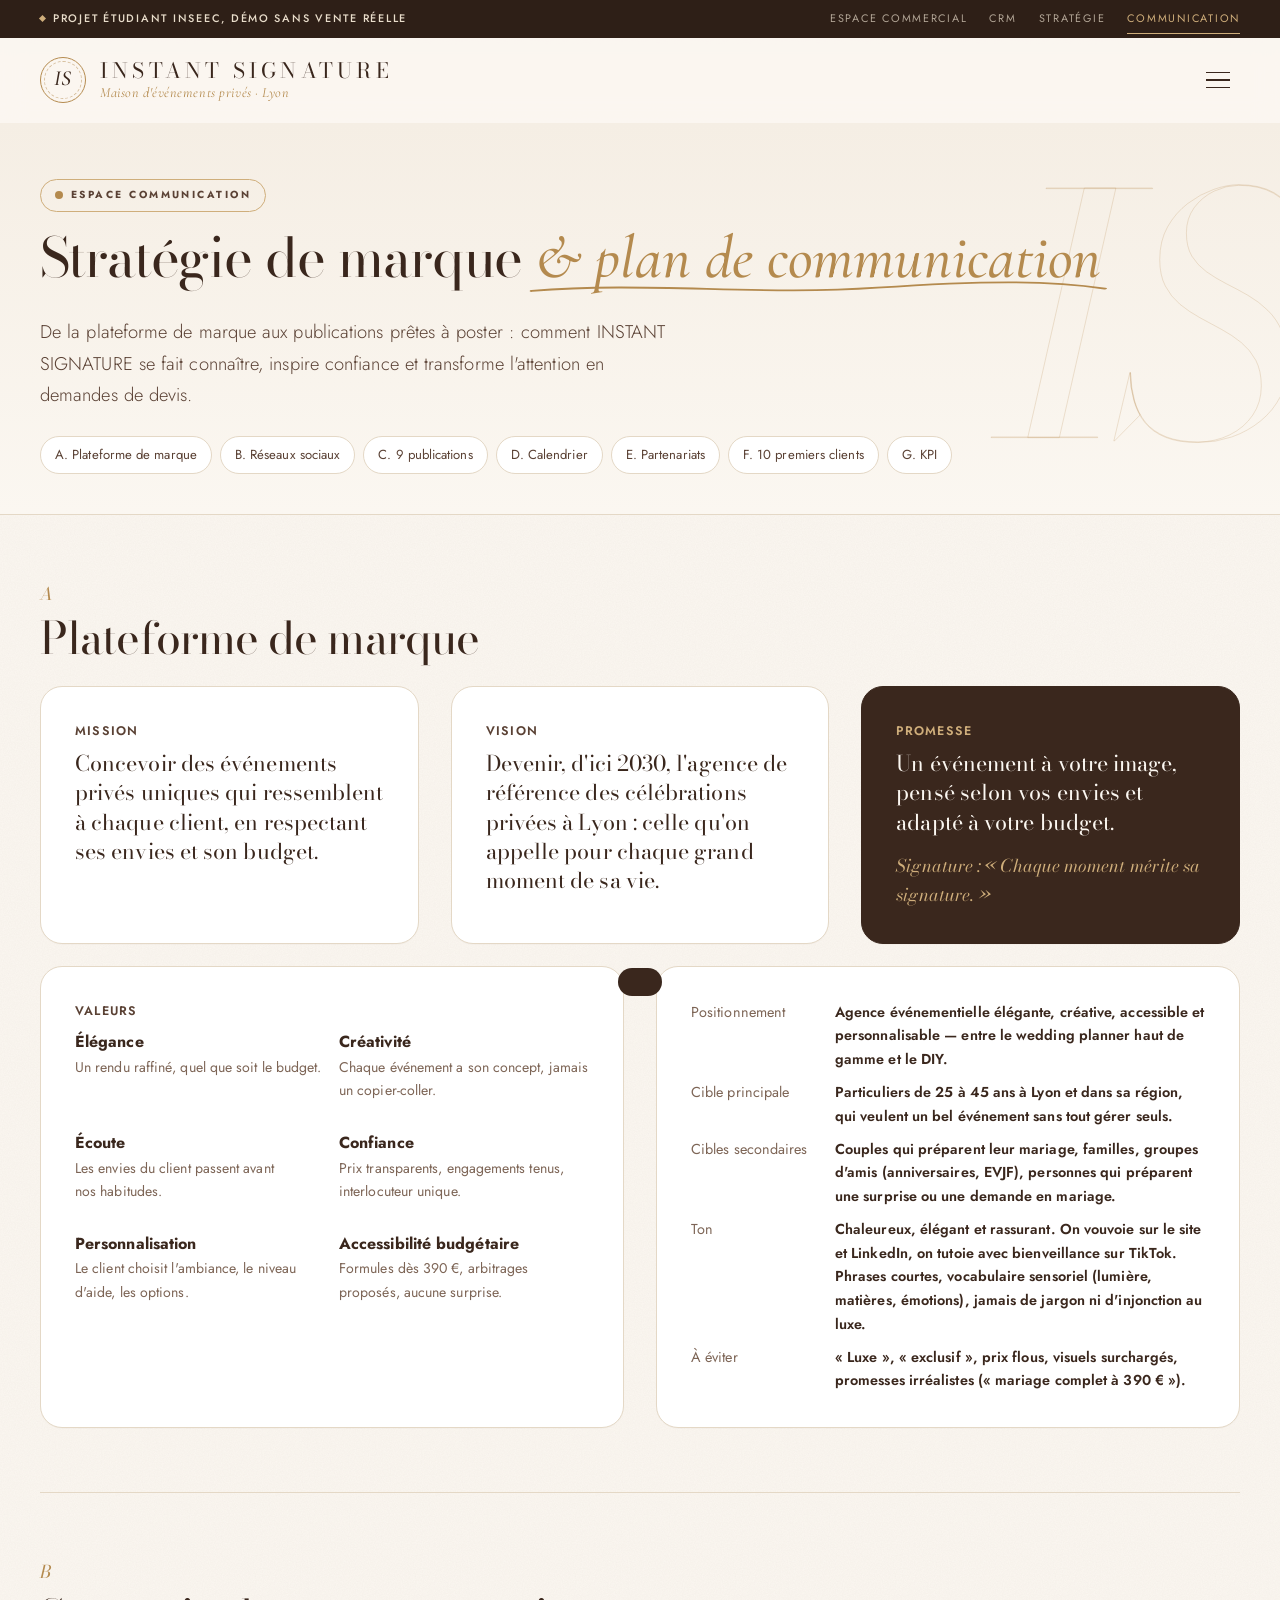
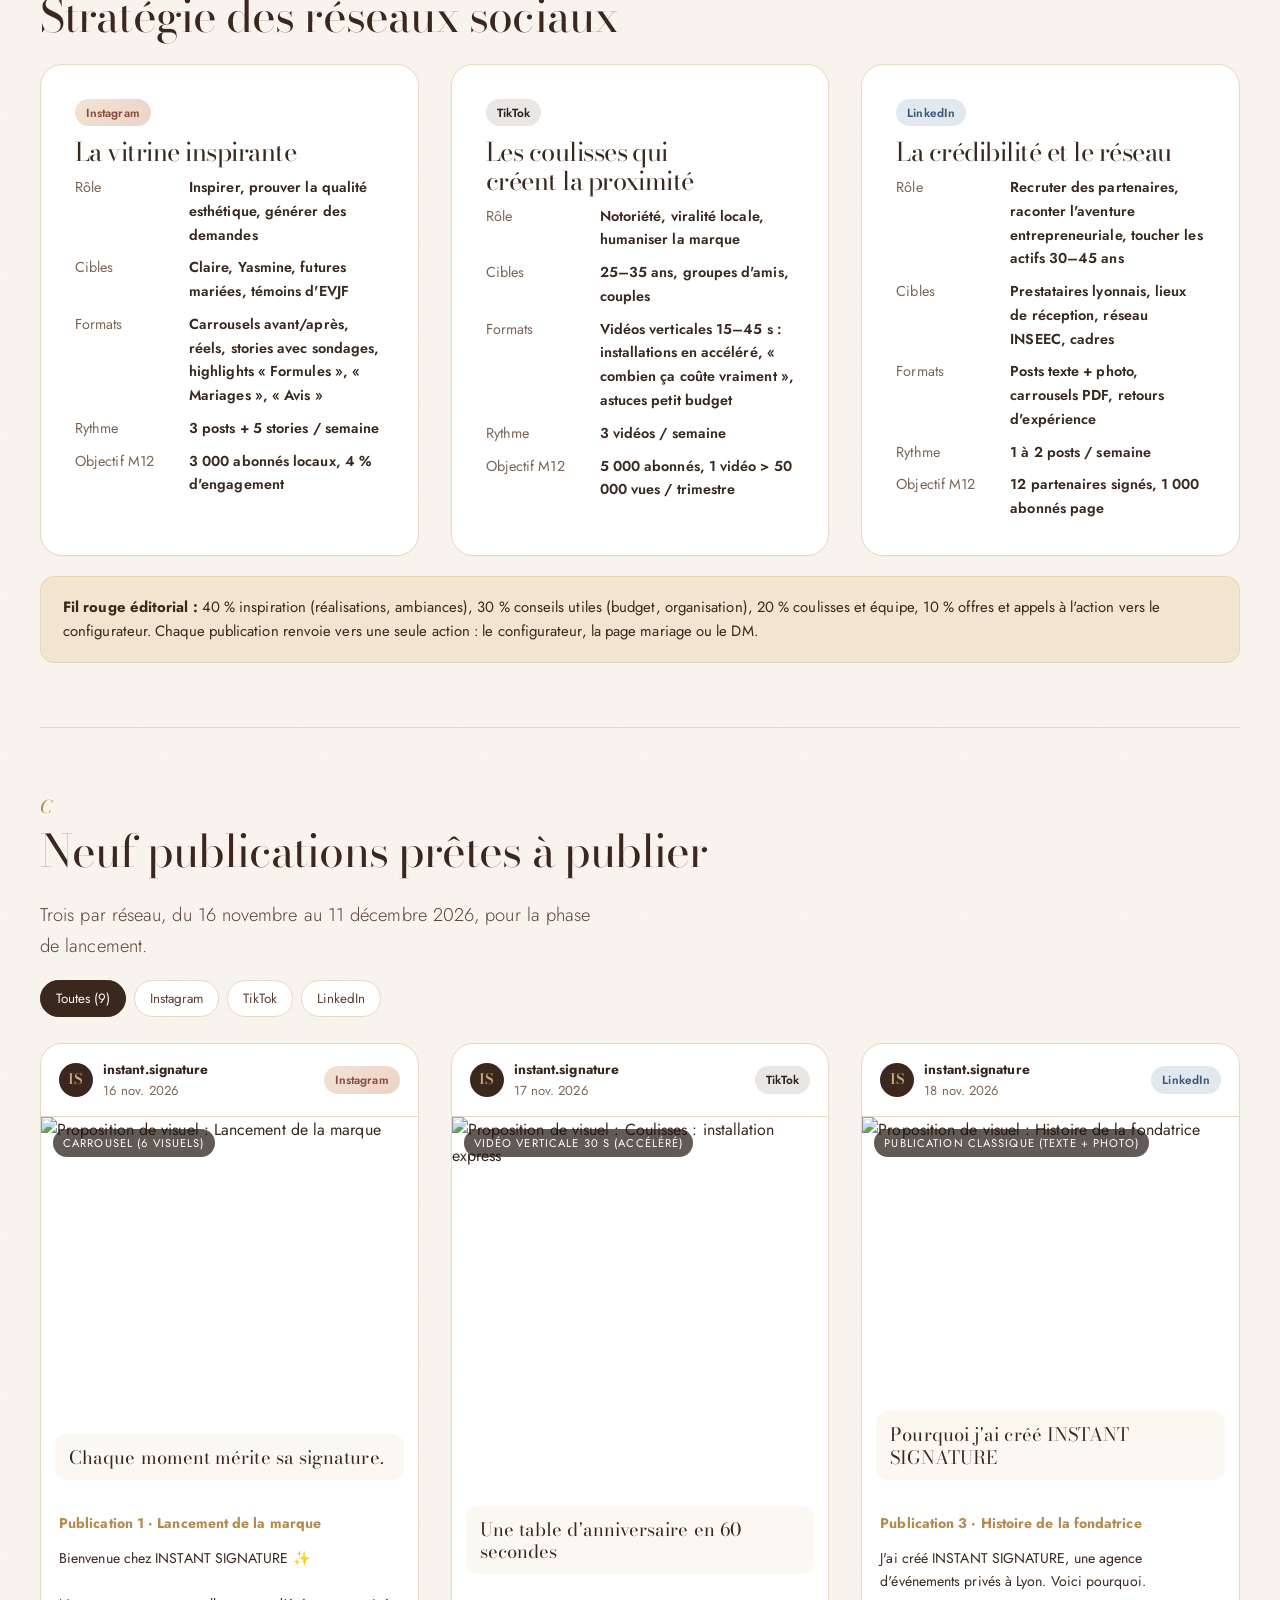
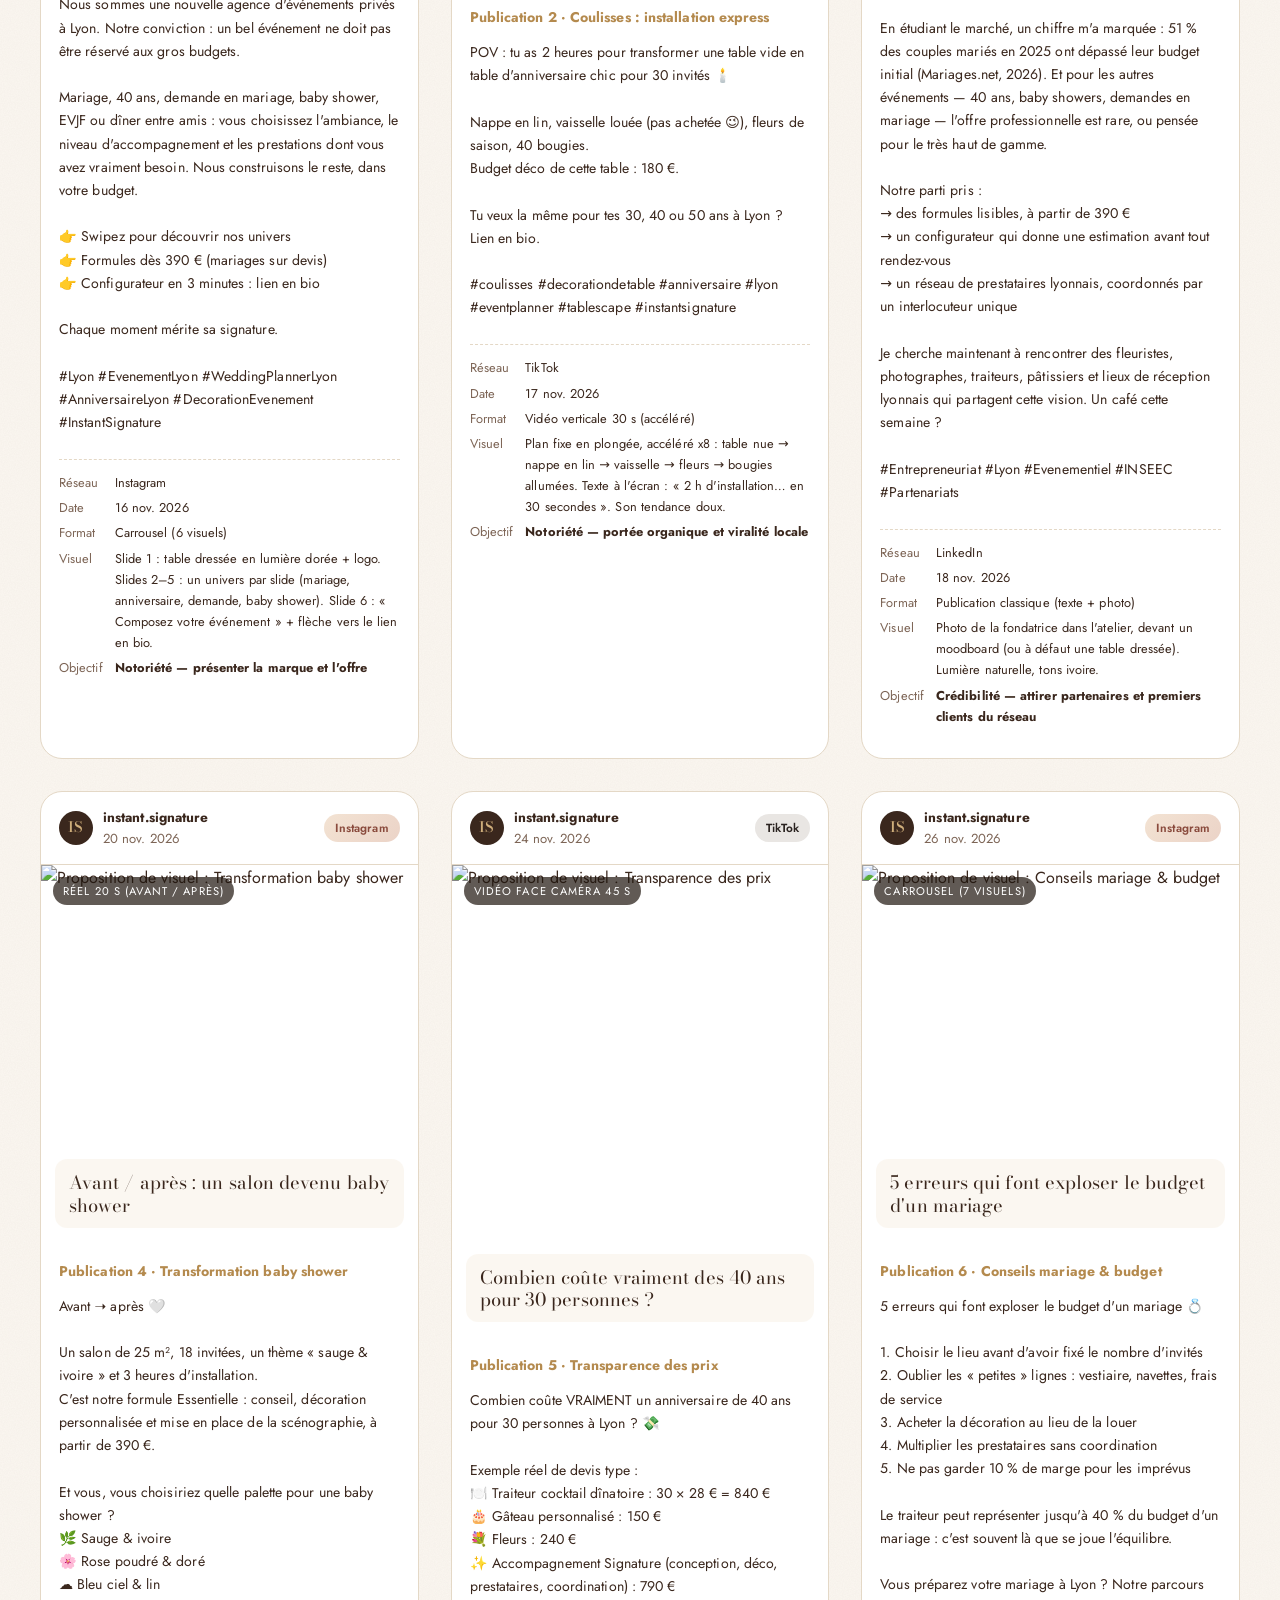
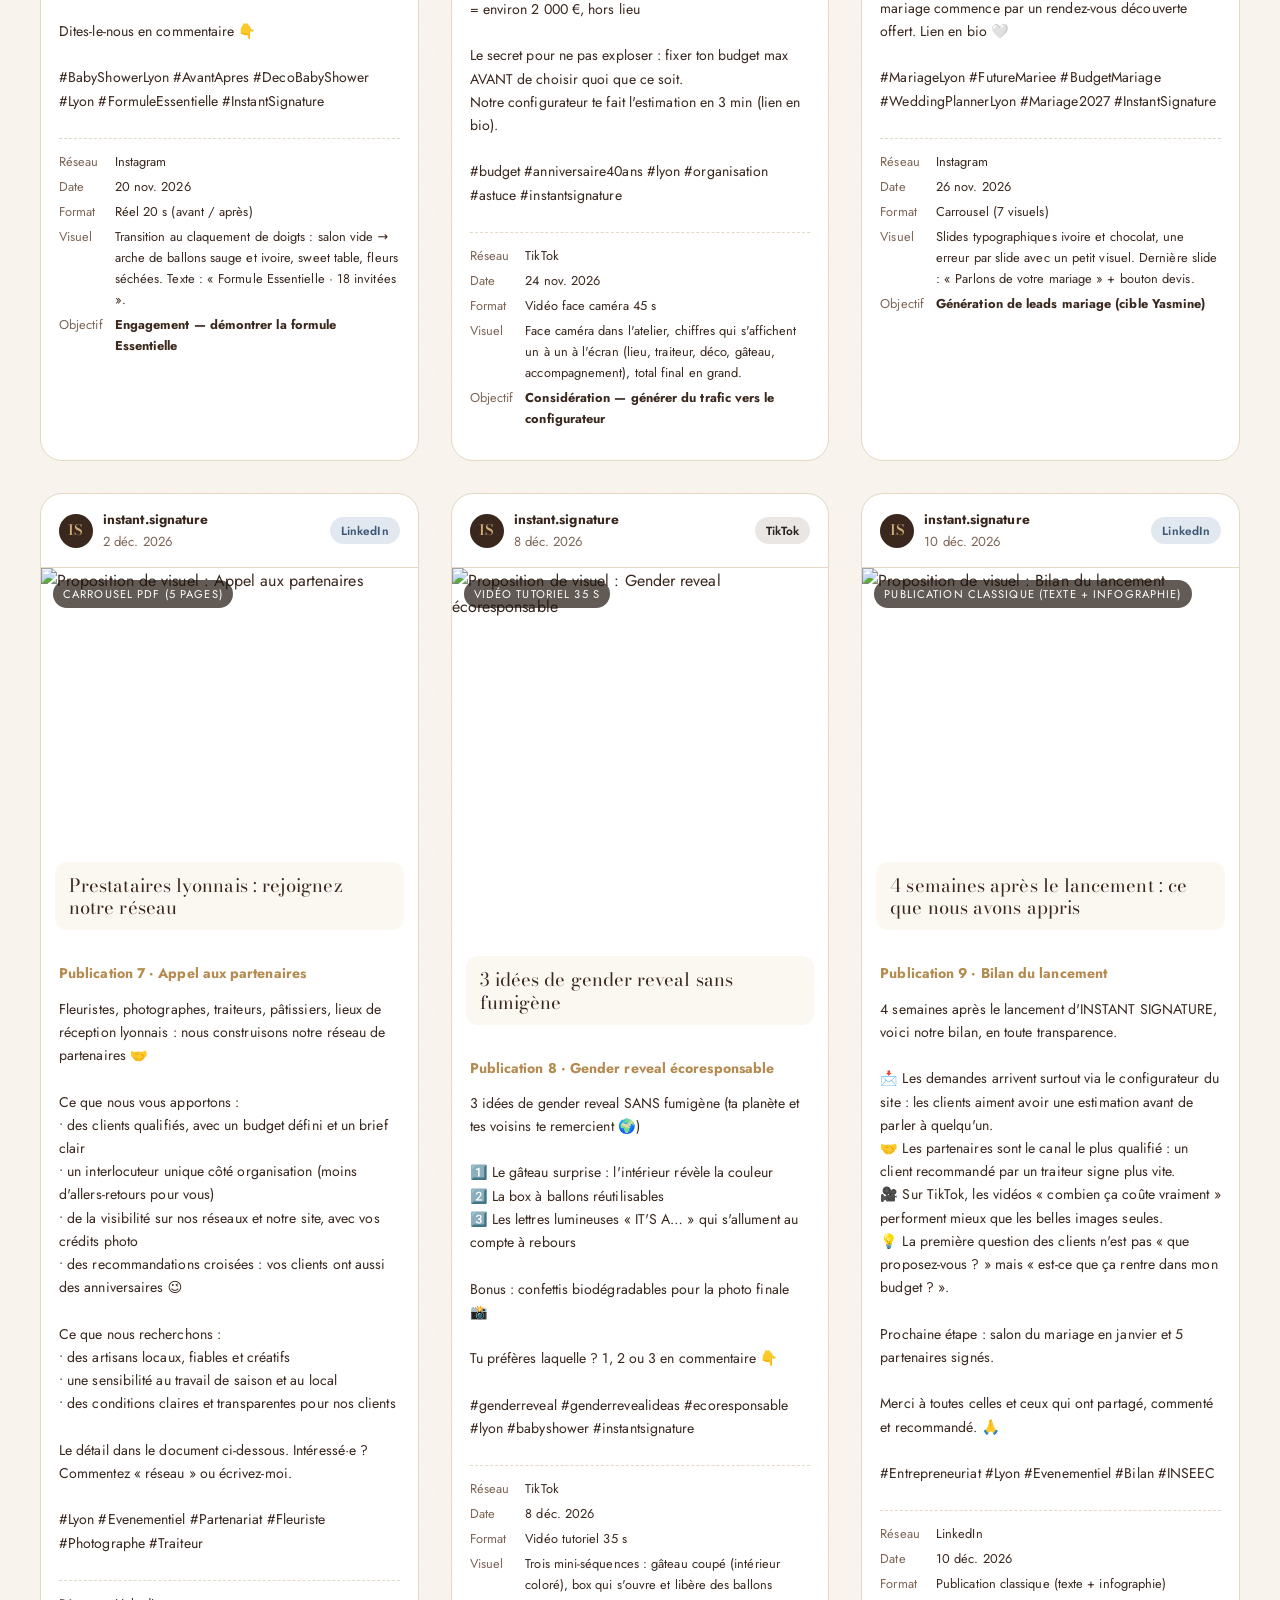
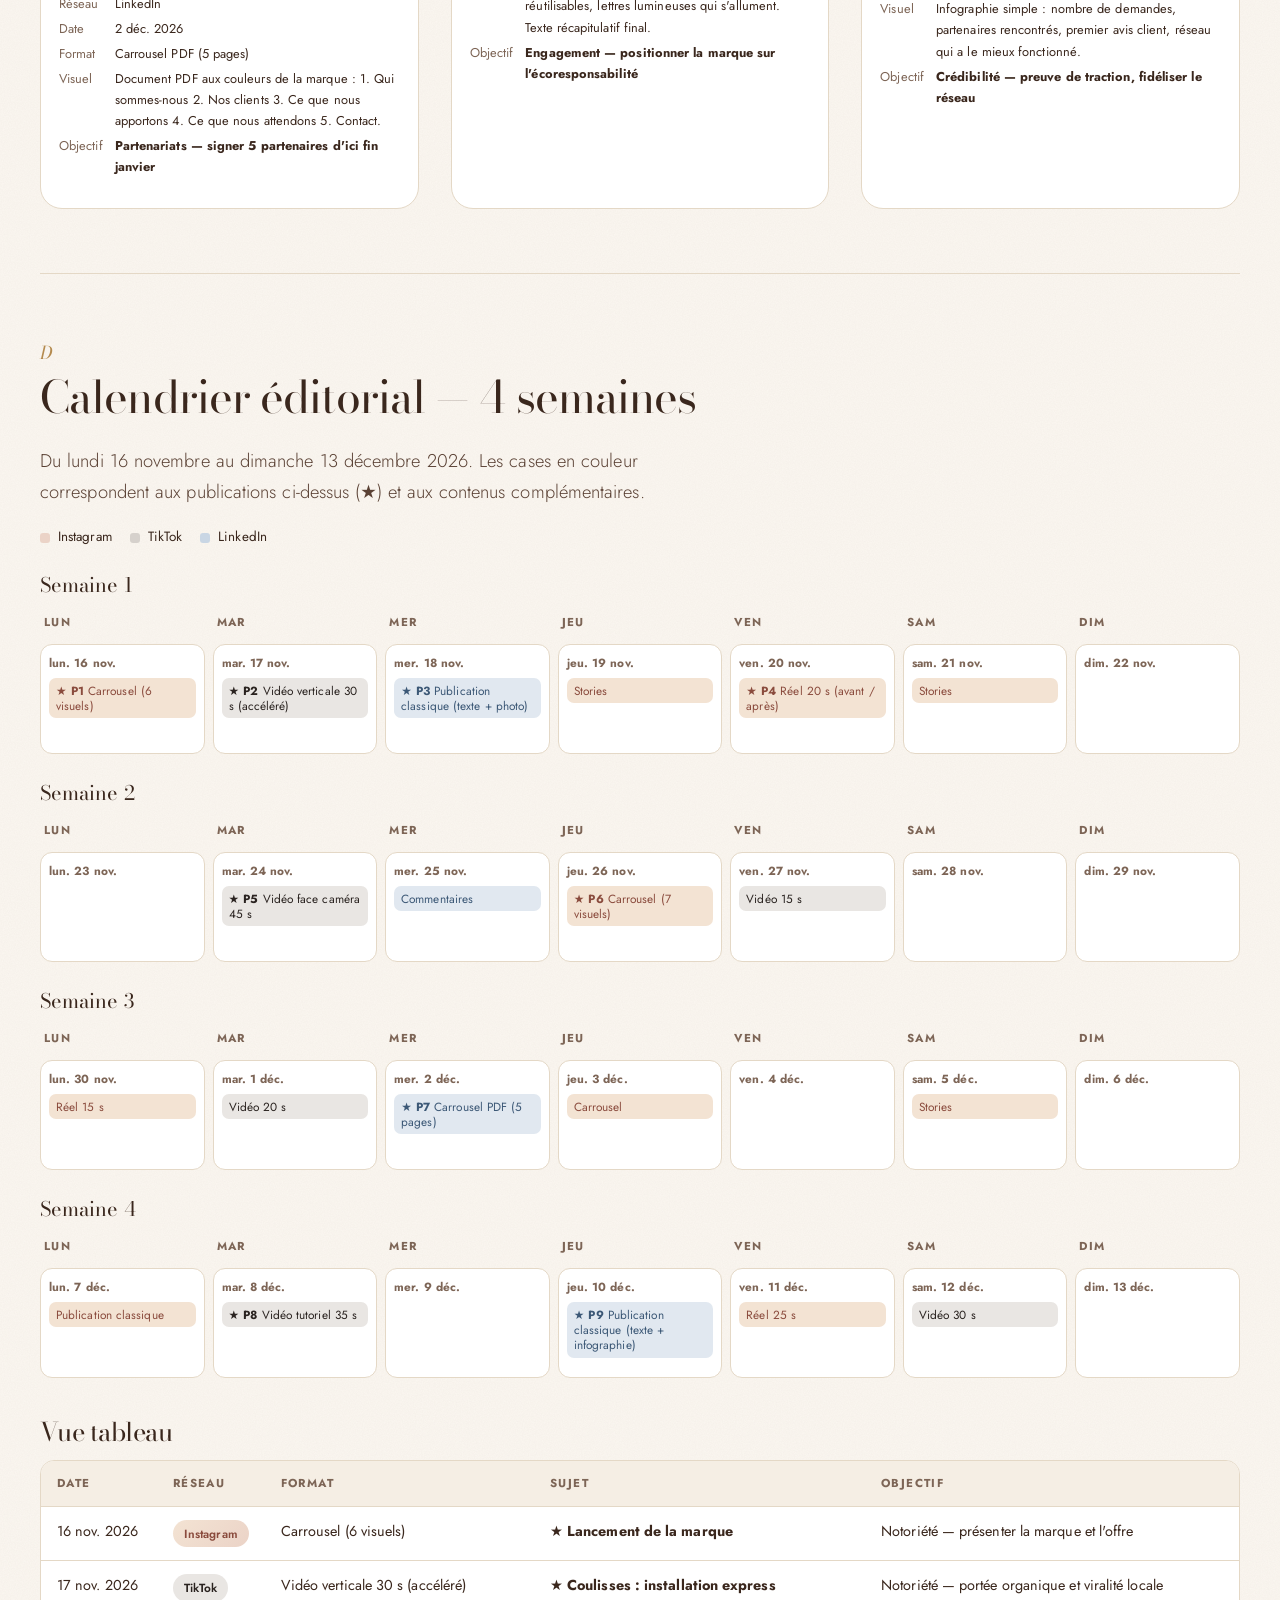
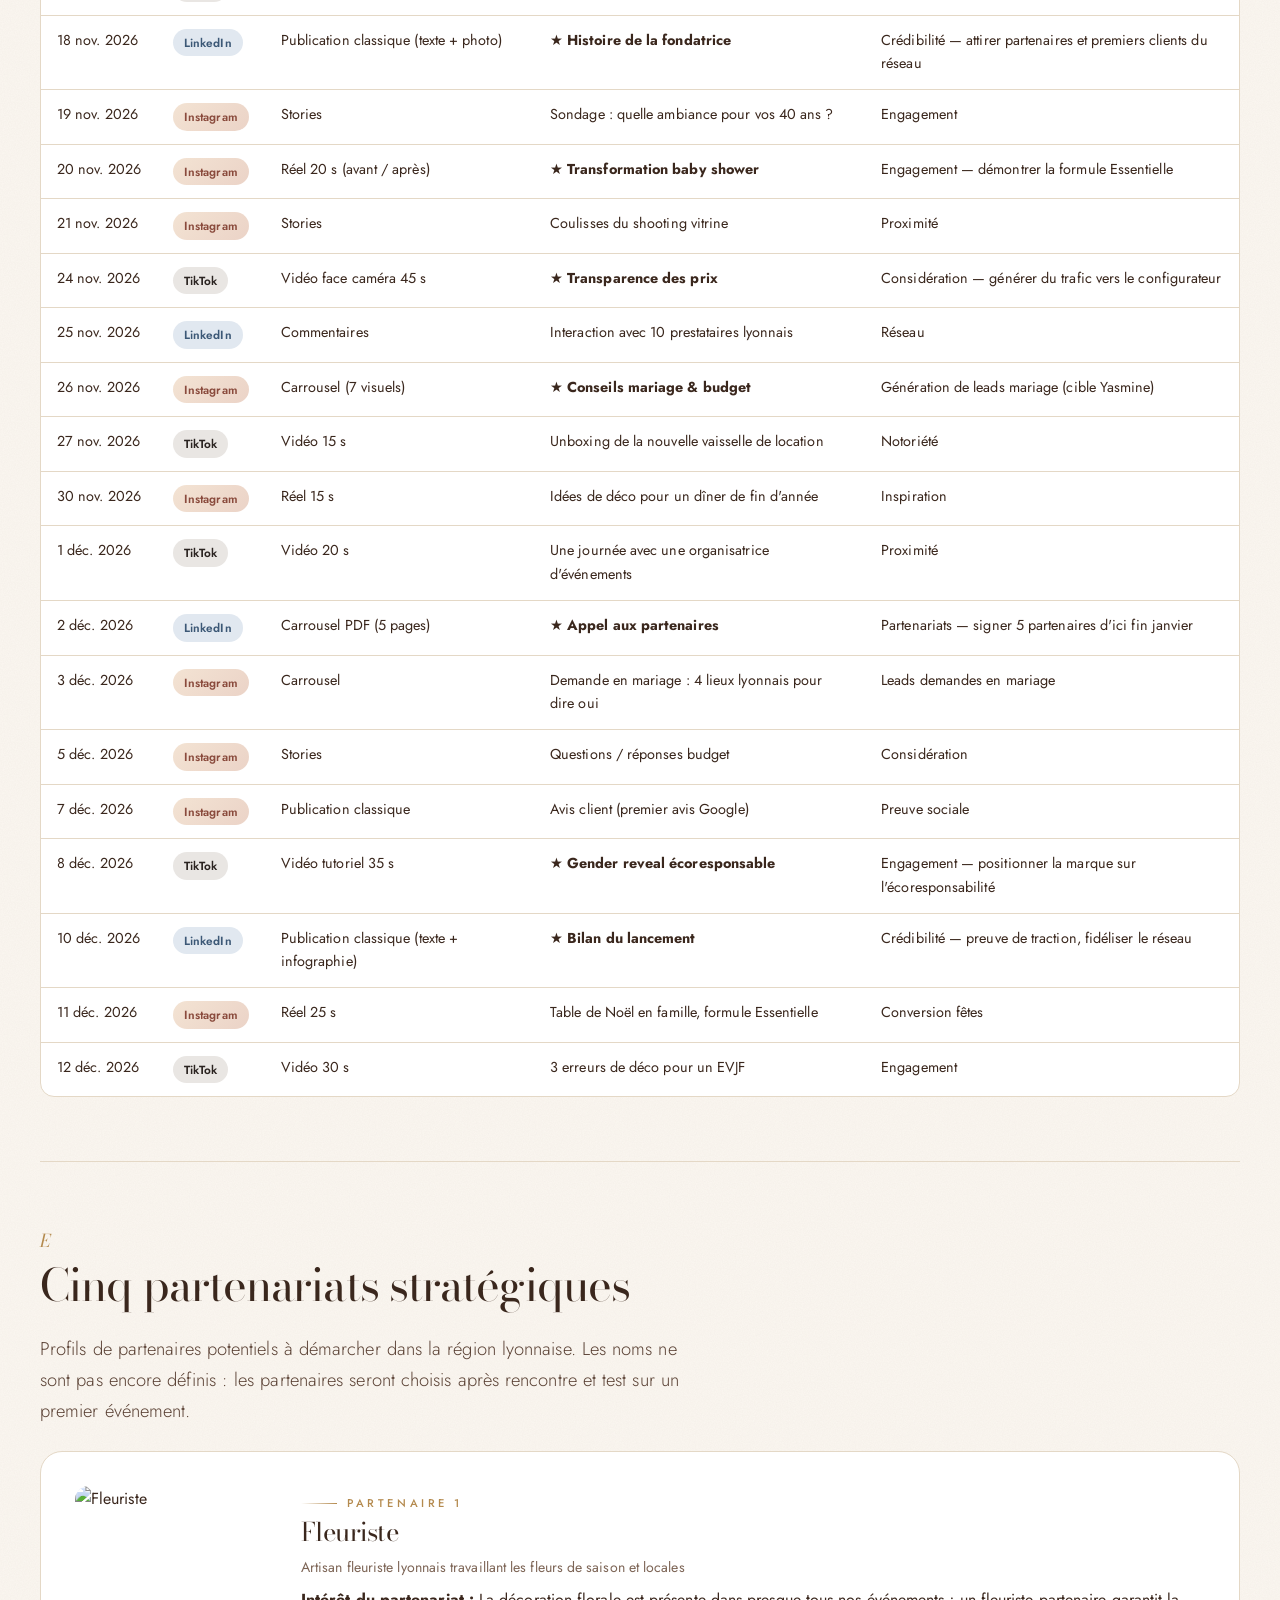
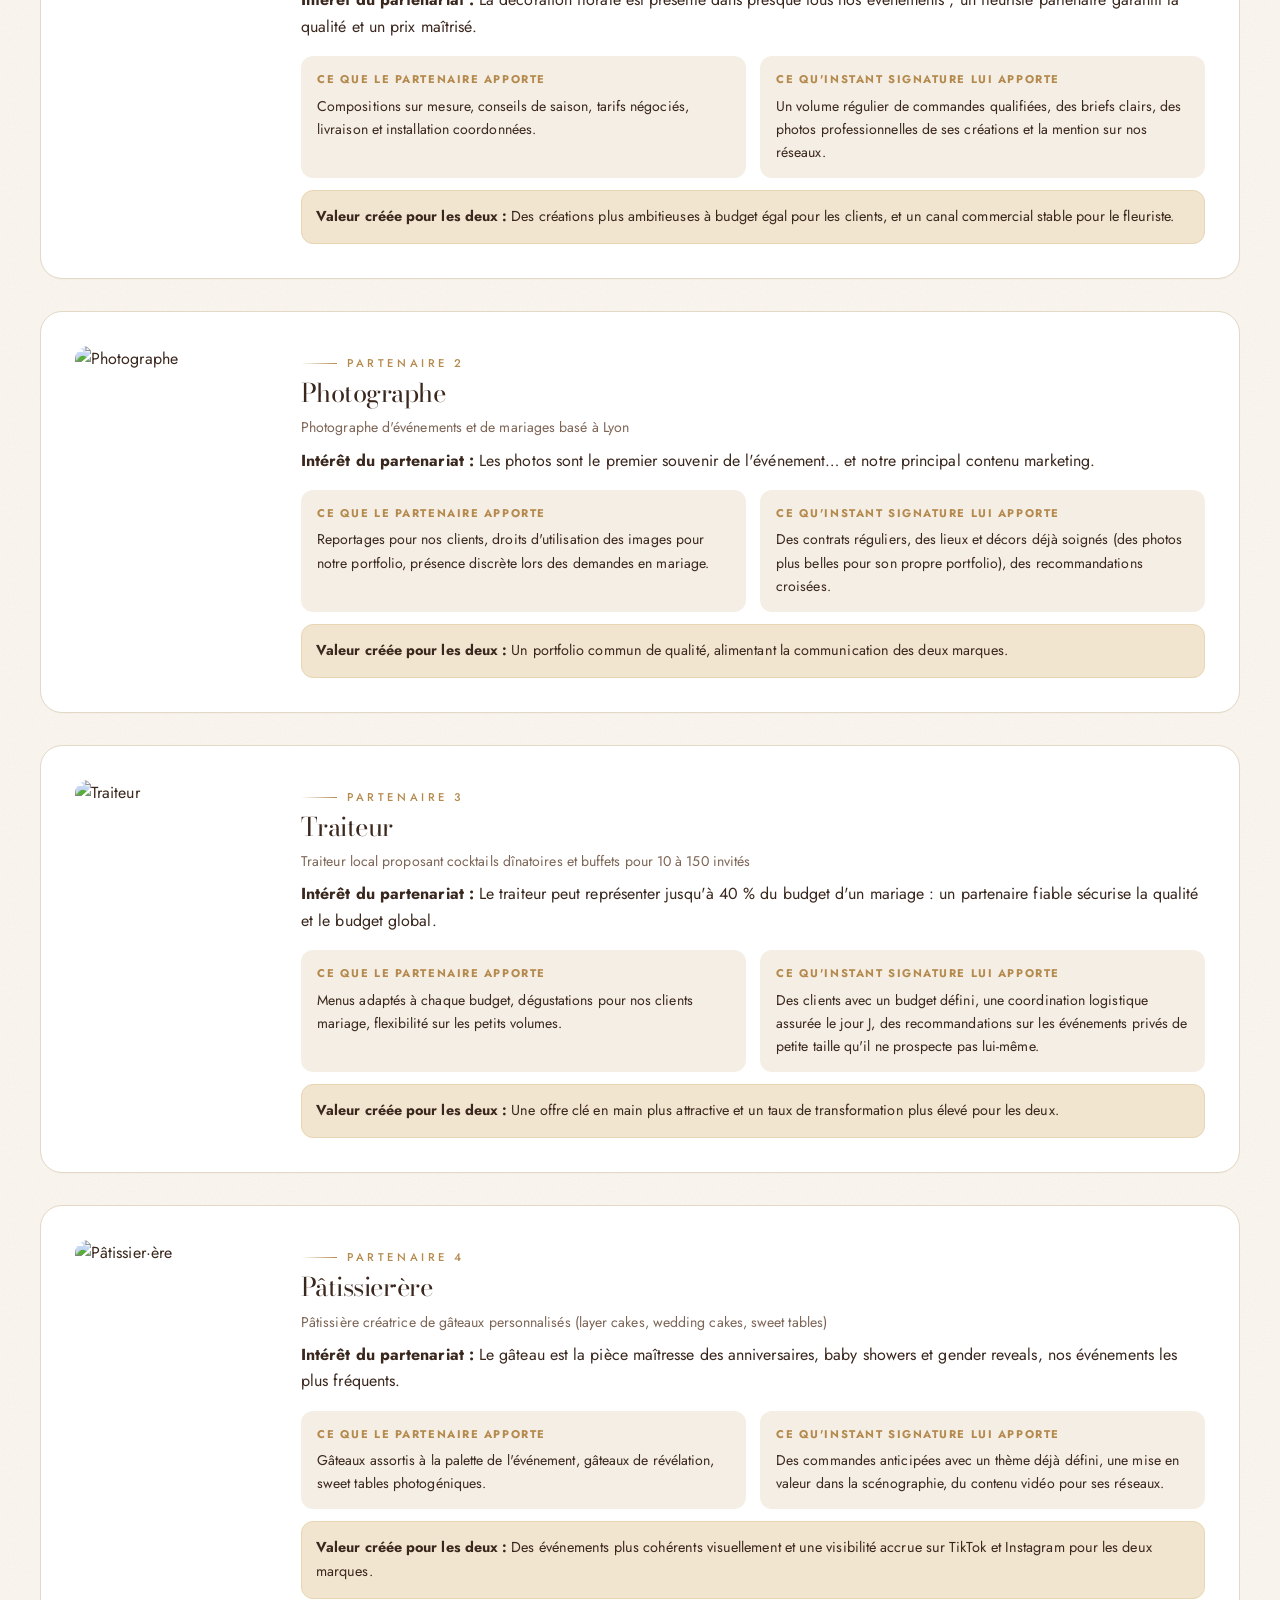
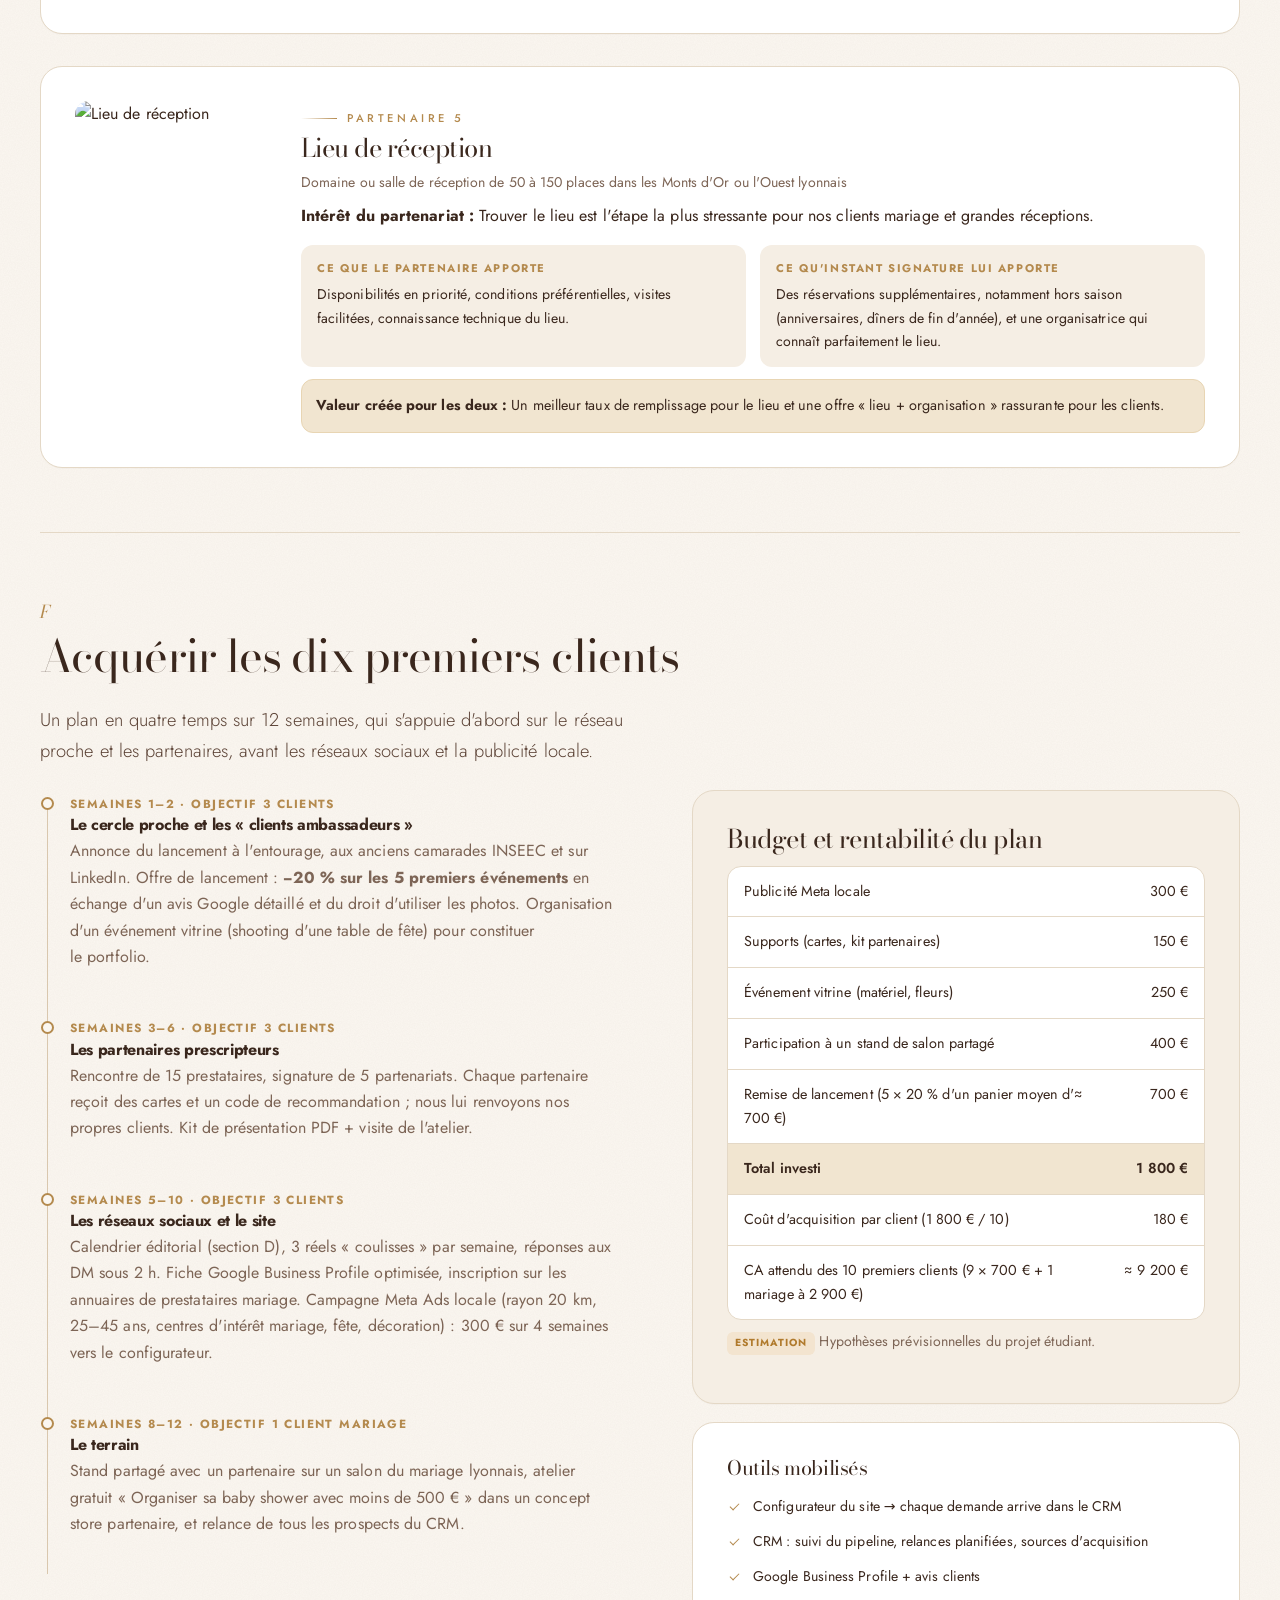
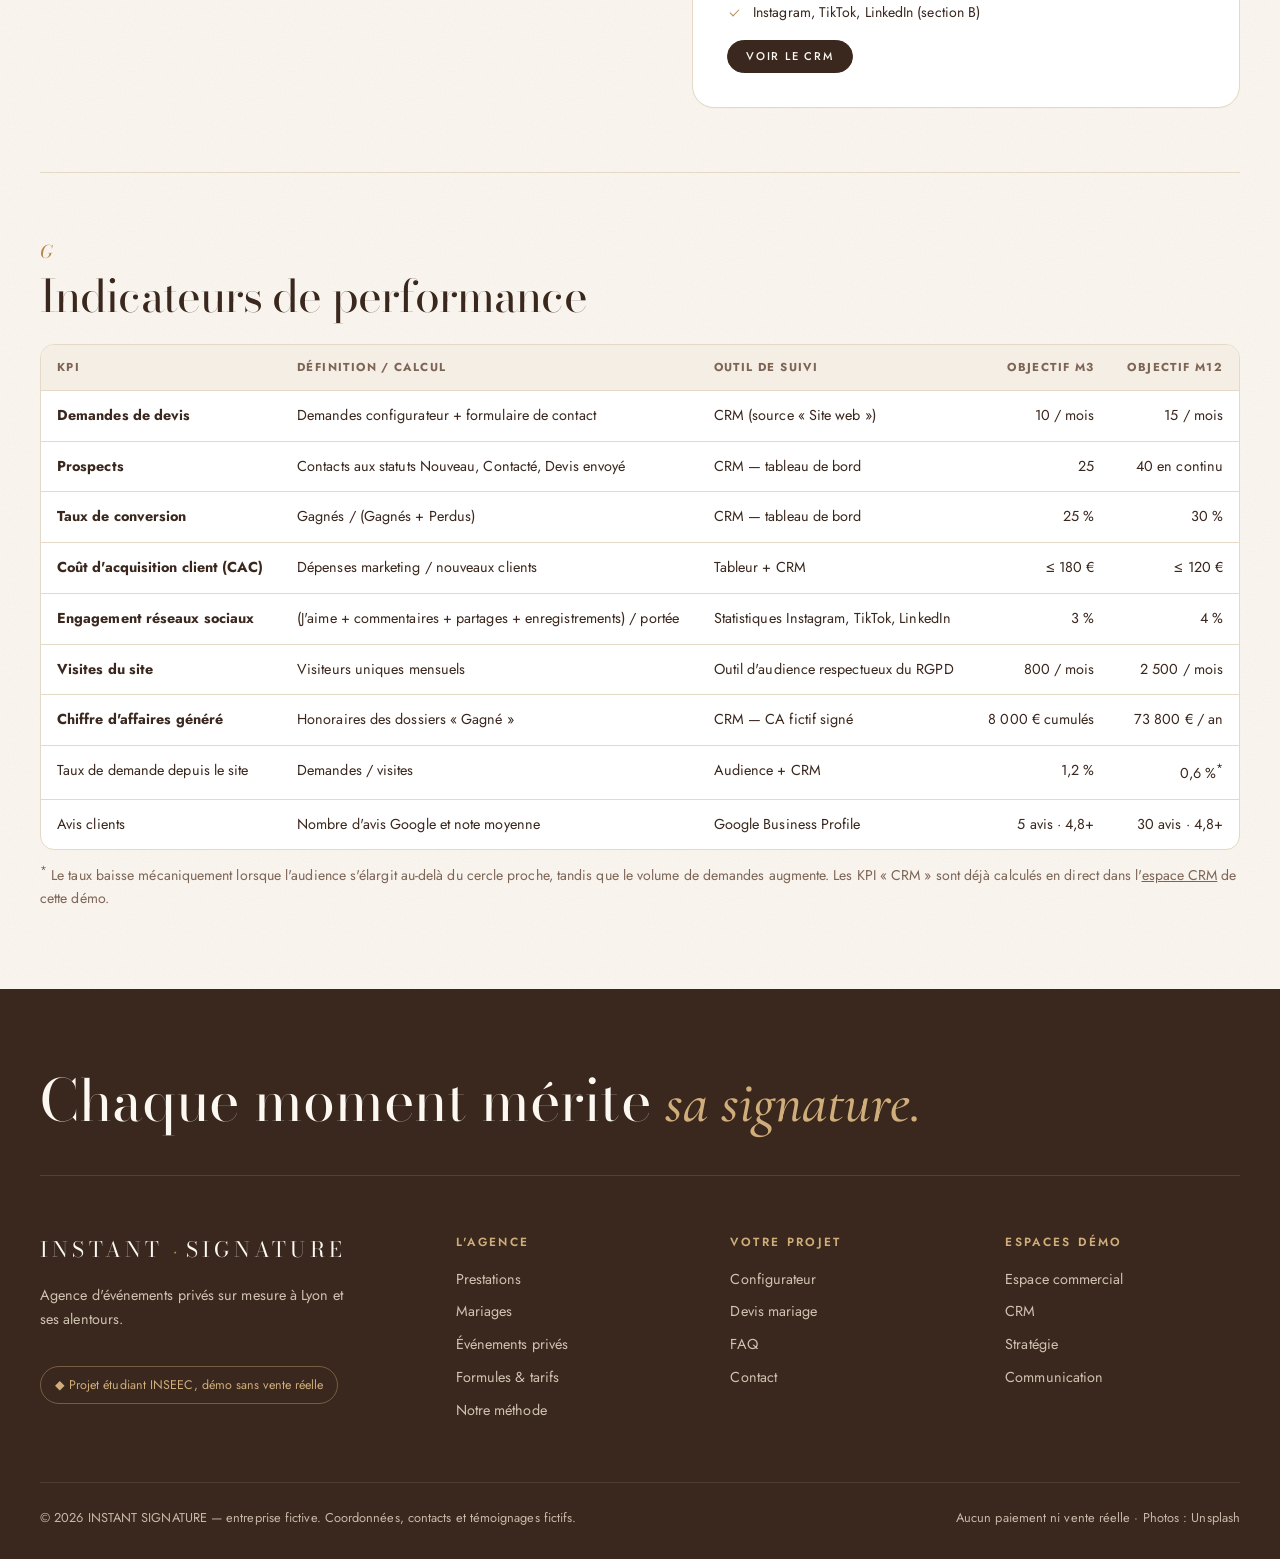
==== commit 00d44746: "Add files via upload" ====
--- a/communication.html
+++ b/communication.html
@@ -6,7 +6,7 @@
   <title>Communication — INSTANT SIGNATURE</title>
   <meta name="description" content="Plateforme de marque, stratégie réseaux sociaux, 9 publications, calendrier éditorial, partenariats, acquisition et KPI d'INSTANT SIGNATURE.">
   <link rel="preconnect" href="https://fonts.googleapis.com"><link rel="preconnect" href="https://fonts.gstatic.com" crossorigin>
-  <link href="https://fonts.googleapis.com/css2?family=Cormorant+Garamond:ital,wght@0,400;0,500;0,600;1,400;1,500&family=Manrope:wght@300;400;500;600;700;800&display=swap" rel="stylesheet">
+  <link href="https://fonts.googleapis.com/css2?family=Bodoni+Moda:ital,opsz,wght@0,6..96,400..700;1,6..96,400..600&family=Cormorant+Garamond:ital,wght@0,500;1,400;1,500;1,600&family=Jost:wght@300..700&display=swap" rel="stylesheet">
   <link rel="stylesheet" href="assets/css/style.css">
   <link rel="icon" href="data:image/svg+xml,%3Csvg xmlns='http://www.w3.org/2000/svg' viewBox='0 0 64 64'%3E%3Crect width='64' height='64' rx='14' fill='%233A271D'/%3E%3Ctext x='32' y='43' font-family='Georgia' font-size='30' fill='%23CFAE7B' text-anchor='middle'%3EIS%3C/text%3E%3C/svg%3E">
 </head>
--- a/assets/css/style.css
+++ b/assets/css/style.css
@@ -590,3 +590,187 @@
 .main-nav .btn::after { display: none; }
 .btn:focus { outline: none; }
 .btn:focus-visible { outline: 2px solid var(--gold-2); outline-offset: 3px; }
+
+/* =========================================================
+   Retouches « signature » : détails raffinés et originaux
+   ========================================================= */
+
+/* Grain papier très léger sur le fond ivoire */
+body {
+  background-image: url("data:image/svg+xml,%3Csvg xmlns='http://www.w3.org/2000/svg' width='160' height='160'%3E%3Cfilter id='n'%3E%3CfeTurbulence type='fractalNoise' baseFrequency='.85' numOctaves='2' stitchTiles='stitch'/%3E%3CfeColorMatrix values='0 0 0 0 .23 0 0 0 0 .15 0 0 0 0 .11 0 0 0 .05 0'/%3E%3C/filter%3E%3Crect width='100%25' height='100%25' filter='url(%23n)'/%3E%3C/svg%3E");
+}
+h1, h2, h3 { text-wrap: balance; }
+p, .lead { text-wrap: pretty; }
+
+/* Titre d'accueil : « sa signature. » jamais coupé, souligné d'un trait de plume */
+.hero h1 { max-width: 15ch; }
+.hero h1 .sig { position: relative; display: inline-block; white-space: nowrap; padding-bottom: .08em; }
+.sig-line { position: absolute; left: -2%; bottom: -.14em; width: 104%; height: .32em; fill: none; stroke: #E8C994; stroke-width: 2.2; stroke-linecap: round; stroke-dasharray: 420; stroke-dashoffset: 420; animation: drawSig 1.8s .7s cubic-bezier(.6,.1,.2,1) forwards; }
+@keyframes drawSig { to { stroke-dashoffset: 0; } }
+@media (prefers-reduced-motion: reduce) { .sig-line { animation: none; stroke-dashoffset: 0; } }
+
+/* Bandeau défilant des univers */
+.marquee { background: var(--choco); color: var(--gold-2); overflow: hidden; padding: 18px 0; border-top: 1px solid rgba(207,174,123,.25); }
+.marquee-track { display: flex; gap: 28px; width: max-content; animation: marquee 38s linear infinite; font-family: var(--serif); font-size: 1.45rem; font-style: italic; white-space: nowrap; align-items: center; }
+.marquee-track i { font-style: normal; font-size: .8rem; color: var(--gold); }
+@keyframes marquee { to { transform: translateX(-50%); } }
+@media (prefers-reduced-motion: reduce) { .marquee-track { animation: none; } }
+
+/* Photos portrait en forme d'arche, avec un fin cadre doré décalé */
+.split > .figure:not(.wide), .stack-img > .figure:first-child {
+  border-radius: 999px 999px var(--radius-lg) var(--radius-lg);
+  outline: 1px solid rgba(180,138,78,.55); outline-offset: 10px;
+}
+.stack-img > .figure:last-child { border-radius: 50%; }
+.stack-img { padding-top: 12px; }
+
+/* Cartes événements : liseré doré qui apparaît au survol */
+.event-card::before { content: ""; position: absolute; inset: 12px; border: 1px solid rgba(232,201,148,.7); border-radius: calc(var(--radius-lg) - 8px); opacity: 0; transform: scale(.97); transition: .45s ease; z-index: 1; pointer-events: none; }
+.event-card:hover::before { opacity: 1; transform: none; }
+
+/* Témoignages : grand guillemet doré */
+.testi { padding-top: 46px; }
+.testi::before { content: "\201C"; position: absolute; top: -6px; right: 22px; font-family: var(--serif); font-size: 7rem; line-height: 1; color: var(--gold-2); opacity: .45; }
+
+/* En-têtes de pages sans photo : halo doré doux + monogramme en filigrane */
+.page-hero:not(.with-img), .space-hero { position: relative; overflow: hidden; }
+.page-hero:not(.with-img)::before, .space-hero::before {
+  content: "IS"; position: absolute; right: -2vw; top: 50%; transform: translateY(-50%);
+  font-family: var(--serif); font-style: italic; font-size: clamp(12rem, 26vw, 24rem); line-height: 1;
+  color: transparent; -webkit-text-stroke: 1px rgba(180,138,78,.22); pointer-events: none;
+}
+.page-hero:not(.with-img)::after { content: ""; position: absolute; inset: 0; background: radial-gradient(60% 80% at 85% 30%, rgba(207,174,123,.16), transparent 70%); pointer-events: none; }
+.page-hero > .container, .page-hero > .narrow, .space-hero > .container { position: relative; z-index: 1; }
+
+/* Titres d'étape et de section : chiffres en italique doré */
+.doc-num, .step-num, .steps-h .s b { font-style: italic; }
+
+/* Bouton doré : reflet satiné au survol */
+.btn.gold { background-image: linear-gradient(110deg, transparent 30%, rgba(255,255,255,.28) 50%, transparent 70%); background-size: 250% 100%; background-position: 120% 0; transition: background-position .8s ease, transform .25s, box-shadow .25s, background-color .25s; }
+.btn.gold:hover { background-position: -20% 0; }
+
+/* Séparateur ornemental sous les titres centrés */
+.center > h2::after { content: "✦"; display: block; font-size: .8rem; color: var(--gold); margin-top: 14px; letter-spacing: 0; }
+
+/* Pied de page : devise en grand */
+.footer-motto { font-family: var(--serif); font-size: clamp(2rem, 5vw, 3.6rem); line-height: 1.1; color: var(--ivory); margin: 0 0 56px; padding-bottom: 40px; border-bottom: 1px solid rgba(255,255,255,.12); text-wrap: balance; }
+.footer-motto em { color: var(--gold-2); white-space: nowrap; }
+
+@media (max-width: 640px) {
+  .hero h1 { max-width: none; }
+  .marquee-track { font-size: 1.15rem; gap: 20px; }
+  .split > .figure:not(.wide), .stack-img > .figure:first-child { outline-offset: 6px; }
+}
+
+/* =========================================================
+   Typographie éditoriale & bandeaux raffinés
+   Bodoni Moda (titres) · Cormorant italique (accents) · Jost (texte)
+   ========================================================= */
+:root {
+  --serif: "Bodoni Moda", "Didot", "Times New Roman", serif;
+  --italic: "Cormorant Garamond", "Times New Roman", serif;
+  --sans: "Jost", "Futura", system-ui, sans-serif;
+}
+body { font-weight: 400; letter-spacing: .005em; }
+h1, h2, h3, h4 { font-family: var(--serif); font-weight: 400; letter-spacing: -.02em; font-optical-sizing: auto; }
+h1 { font-size: clamp(2.4rem, 5.6vw, 4.4rem); line-height: 1.04; }
+h2 { font-size: clamp(1.9rem, 3.6vw, 2.8rem); line-height: 1.1; }
+h3 { font-size: clamp(1.3rem, 2vw, 1.6rem); }
+/* Les mots en italique deviennent la « signature » typographique du site */
+h1 em, h2 em, h3 em, em.gold, span.gold, .footer-motto em, .marquee-track, .testi blockquote, blockquote {
+  font-family: var(--italic); font-style: italic; font-weight: 500; letter-spacing: 0;
+}
+h1 em, h2 em { font-size: 1.12em; line-height: .9; }
+.lead { font-weight: 300; font-size: 1.15rem; line-height: 1.7; }
+.eyebrow { font-family: var(--sans); font-weight: 500; font-size: .7rem; letter-spacing: .32em; }
+.eyebrow::before, .center .eyebrow::after { width: 36px; height: 1px; background: linear-gradient(90deg, transparent, currentColor); }
+.center .eyebrow::after { background: linear-gradient(90deg, currentColor, transparent); }
+.btn { font-family: var(--sans); font-weight: 500; letter-spacing: .16em; font-size: .78rem; padding: 15px 28px; }
+.btn.sm { font-size: .7rem; padding: 10px 18px; }
+.price-card .amount, .kpi .v, .range-val, .big, .ref, .step-num, .doc-num, .steps-h .s b, .hero-meta b { font-family: var(--serif); font-weight: 400; }
+.price-card .name, .opt .t, .feature h4, .faq-item summary, .testi blockquote { font-family: var(--italic); font-weight: 500; }
+.price-card .name { font-size: 2.4rem; }
+.faq-item summary { font-size: 1.45rem; }
+
+/* ---------- Bandeau démo : fin, centré, raffiné ---------- */
+.demo-bar { font-size: .68rem; letter-spacing: .16em; text-transform: uppercase; background: #2E1F17; }
+.demo-bar .container { min-height: 36px; }
+.demo-flag b { font-weight: 500; color: var(--beige); }
+.demo-flag .dot { width: 5px; height: 5px; box-shadow: none; transform: rotate(45deg); border-radius: 0; }
+.spaces { gap: 22px; }
+.spaces a { padding: 10px 0; border-radius: 0; opacity: .7; position: relative; background: none !important; color: var(--beige) !important; }
+.spaces a::after { content: ""; position: absolute; left: 50%; right: 50%; bottom: 4px; height: 1px; background: var(--gold-2); transition: .3s; }
+.spaces a:hover::after, .spaces a.active::after { left: 0; right: 0; }
+.spaces a.active { opacity: 1; color: var(--gold-2) !important; }
+
+/* ---------- En-tête : sceau monogramme + navigation couture ---------- */
+.site-header .container { height: 84px; }
+.brand { flex-direction: row; align-items: center; gap: 14px; white-space: nowrap; }
+.seal { width: 46px; height: 46px; border-radius: 50%; display: grid; place-items: center; border: 1px solid var(--gold); position: relative; flex: none; color: var(--choco); }
+.seal::before { content: ""; position: absolute; inset: 3px; border-radius: 50%; border: 1px dashed rgba(180,138,78,.5); }
+.seal i { font-family: var(--italic); font-style: italic; font-size: 1.35rem; font-weight: 500; line-height: 1; transform: translateY(-1px); }
+.brand-text { display: flex; flex-direction: column; line-height: 1; }
+.brand-name { font-family: var(--serif); font-size: 1.32rem; letter-spacing: .2em; text-transform: uppercase; font-weight: 400; }
+.brand-sub { font-family: var(--italic); font-style: italic; text-transform: none; letter-spacing: .04em; font-size: .88rem; color: var(--gold); margin-top: 5px; }
+.main-nav { gap: 30px; }
+.main-nav a { white-space: nowrap; font-size: .74rem; letter-spacing: .18em; text-transform: uppercase; font-weight: 500; color: var(--choco-2); }
+.main-nav a.active { font-weight: 500; color: var(--choco); }
+.main-nav .btn { background: transparent; color: var(--choco); border-color: var(--choco); }
+.main-nav .btn:hover { background: var(--choco); color: var(--ivory); }
+
+/* Menu replié plus tôt : jamais de libellé sur deux lignes */
+@media (max-width: 1360px) {
+  .site-header .main-nav { position: absolute; inset: 100% 0 auto 0; flex-direction: column; align-items: stretch; gap: 0; padding: 10px 24px 26px; background: var(--ivory); border-bottom: 1px solid var(--line); box-shadow: var(--shadow); display: none; transform: none; max-height: calc(100vh - 130px); overflow-y: auto; }
+  .site-header .main-nav.open { display: flex; animation: fadeUp .25s ease; }
+  .main-nav a { padding: 16px 4px; border-bottom: 1px solid var(--line); font-size: .8rem; }
+  .main-nav a::after { display: none; }
+  .main-nav .btn { margin-top: 16px; border-bottom: 1px solid var(--choco); }
+  .nav-toggle { display: block; }
+  .nav-toggle.open span:nth-child(1) { transform: translateY(7.5px) rotate(45deg); }
+  .nav-toggle.open span:nth-child(2) { opacity: 0; }
+  .nav-toggle.open span:nth-child(3) { transform: translateY(-7.5px) rotate(-45deg); }
+}
+
+/* ---------- Hero : statistiques séparées par des filets ---------- */
+.hero .eyebrow { color: #E8C994; }
+.hero-meta { gap: 0; }
+.hero-meta > div { padding: 0 34px; border-left: 1px solid rgba(255,255,255,.22); }
+.hero-meta > div:first-child { padding-left: 0; border-left: 0; }
+.hero-meta b { font-size: 2rem; }
+
+/* ---------- Bandeaux de page : trait de plume + filet ---------- */
+.page-hero h1 .sig, .space-hero h1 .sig { position: relative; display: inline-block; white-space: nowrap; padding-bottom: .06em; }
+.page-hero:not(.with-img) .sig-line, .space-hero .sig-line { stroke: var(--gold); }
+.page-hero:not(.with-img) { border-bottom: 1px solid var(--line); }
+.breadcrumb { font-size: .68rem; letter-spacing: .2em; text-transform: uppercase; }
+.space-tag { font-size: .64rem; letter-spacing: .24em; background: transparent; border-color: var(--gold-2); }
+
+/* ---------- Bandeau défilant : double filet doré ---------- */
+.marquee { padding: 20px 0; border-top: 0; box-shadow: inset 0 1px 0 rgba(207,174,123,.35), inset 0 -1px 0 rgba(207,174,123,.35), inset 0 5px 0 #3A271D, inset 0 6px 0 rgba(207,174,123,.18); }
+.marquee-track { font-size: 1.6rem; }
+
+@media (max-width: 640px) {
+  .brand { gap: 10px; }
+  .seal { width: 38px; height: 38px; }
+  .seal i { font-size: 1.1rem; }
+  .brand-name { font-size: .98rem; letter-spacing: .14em; }
+  .brand-sub { font-size: .76rem; }
+  .demo-bar { letter-spacing: .1em; }
+  .spaces { gap: 14px; }
+  .hero-meta > div { padding: 0 16px; }
+  .hero-meta > div:nth-child(3) { padding-left: 0; border-left: 0; }
+  .marquee-track { font-size: 1.25rem; }
+  h1 em, h2 em { font-size: 1.08em; }
+}
+.site-header .container, .demo-bar .container { width: min(1400px, 100% - 48px); }
+.main-nav { gap: 24px; }
+.main-nav a { letter-spacing: .13em; font-size: .7rem; }
+.main-nav .btn { padding: 12px 18px; letter-spacing: .13em; font-size: .68rem; }
+@media (max-width: 1360px) { .site-header .container, .demo-bar .container { width: min(var(--max), 100% - 32px); } }
+@media (max-width: 640px) {
+  .demo-bar { font-size: .56rem; letter-spacing: .06em; }
+  .demo-bar .container { gap: 2px; padding: 6px 0 2px; }
+  .demo-flag { white-space: nowrap; }
+  .spaces { gap: 14px; flex-wrap: nowrap; }
+  .spaces a { padding: 6px 0; white-space: nowrap; }
+}
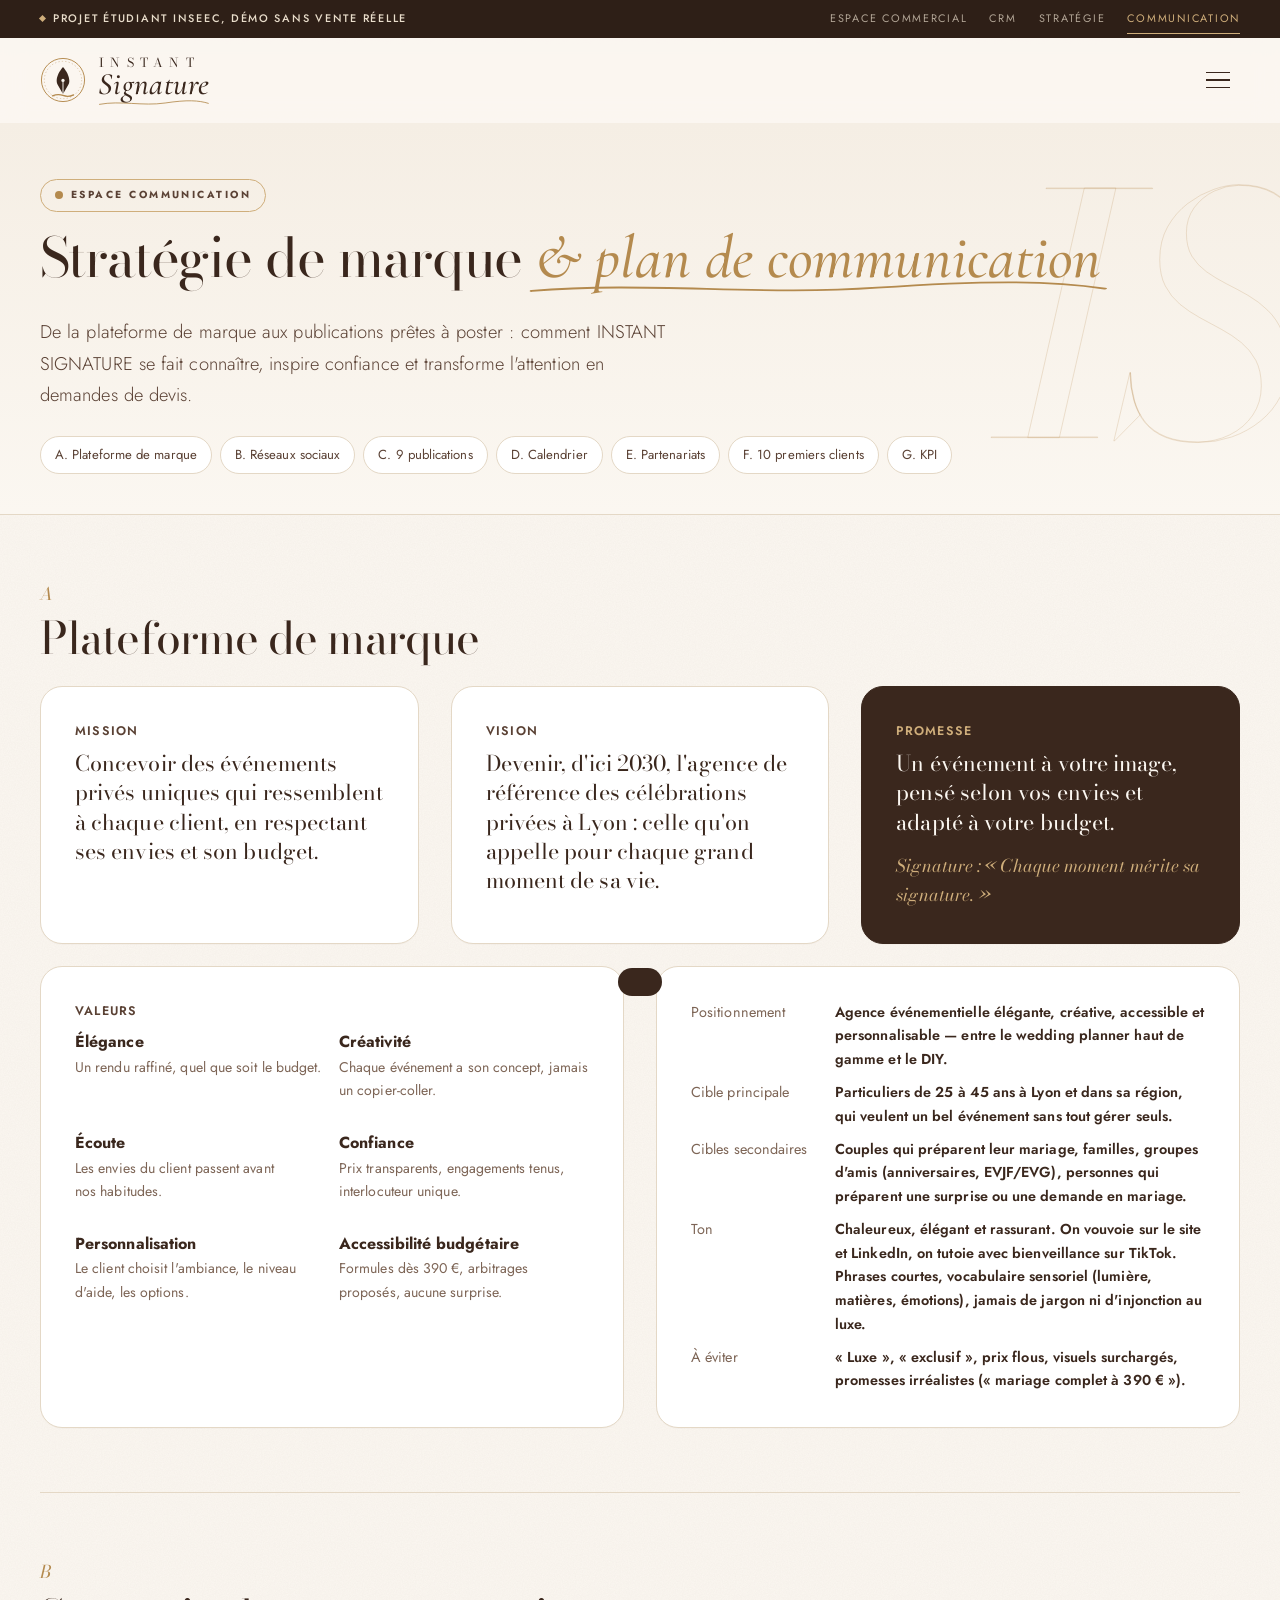
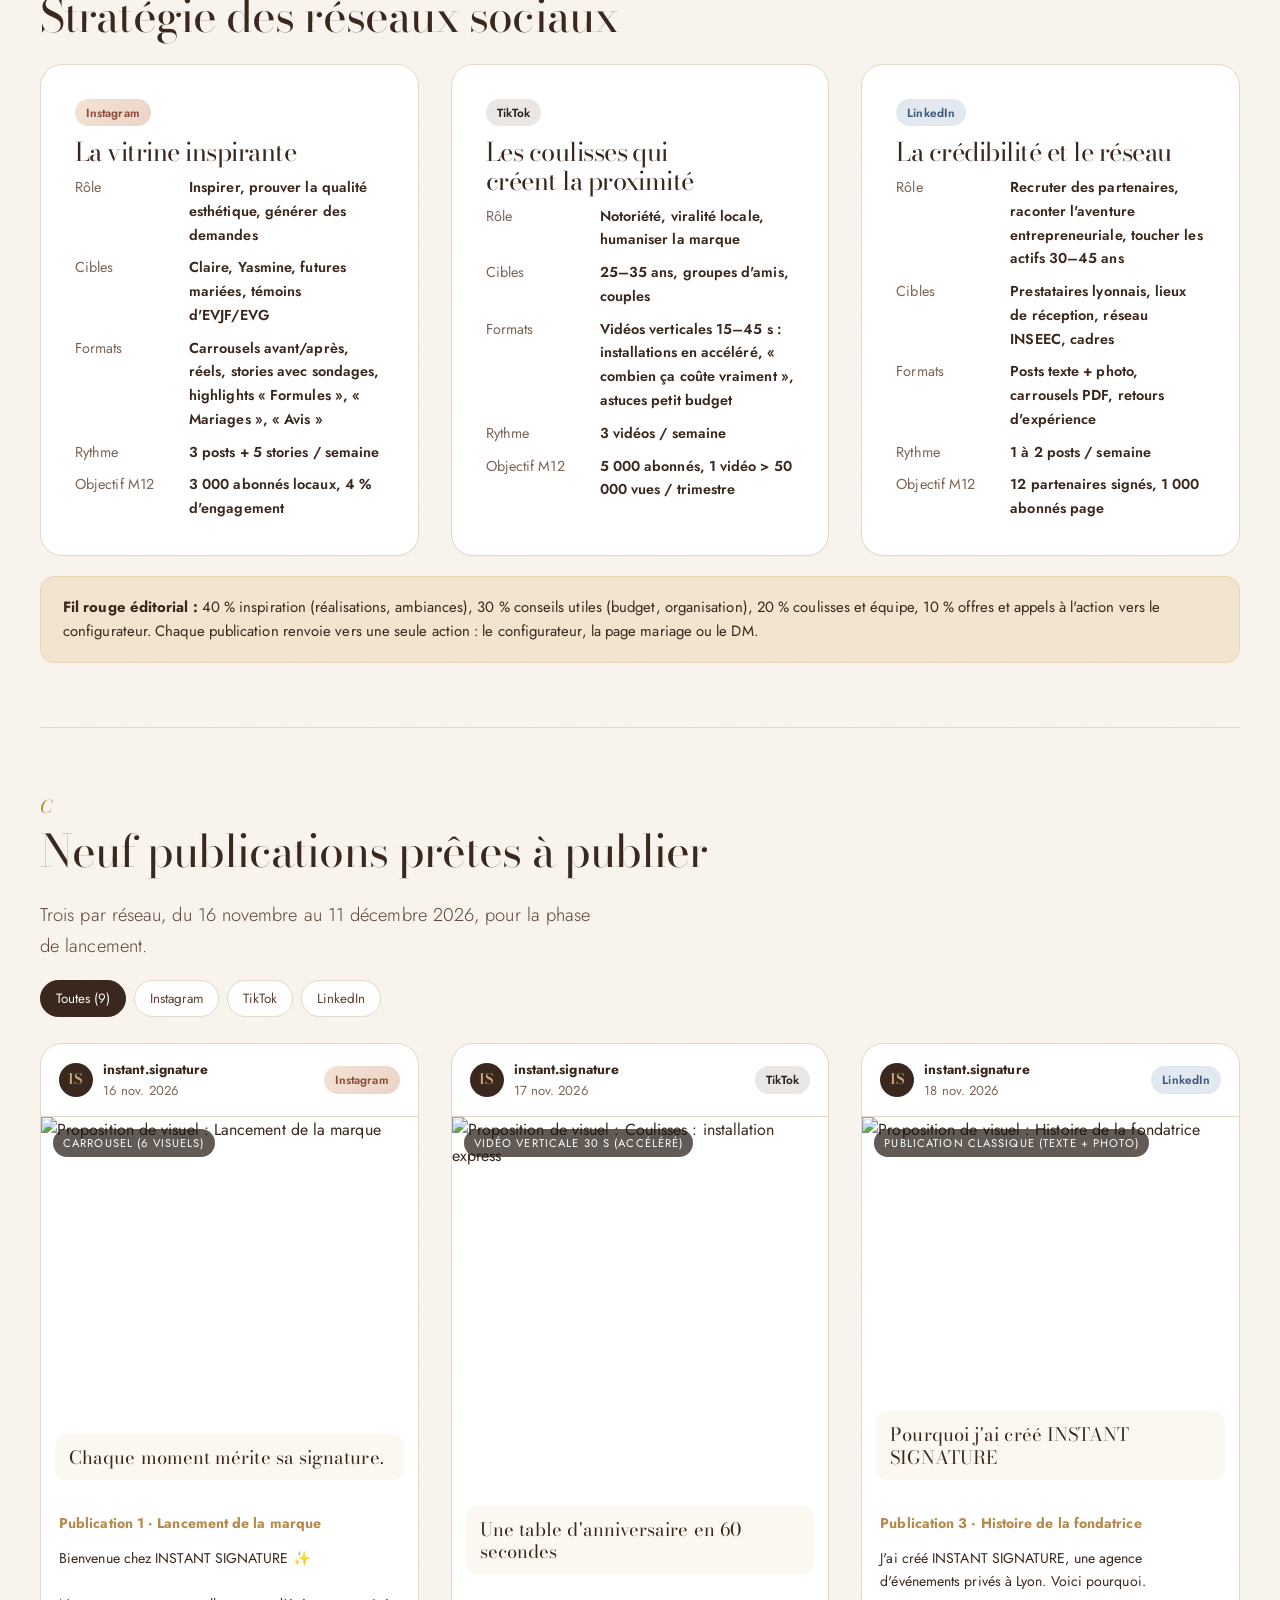
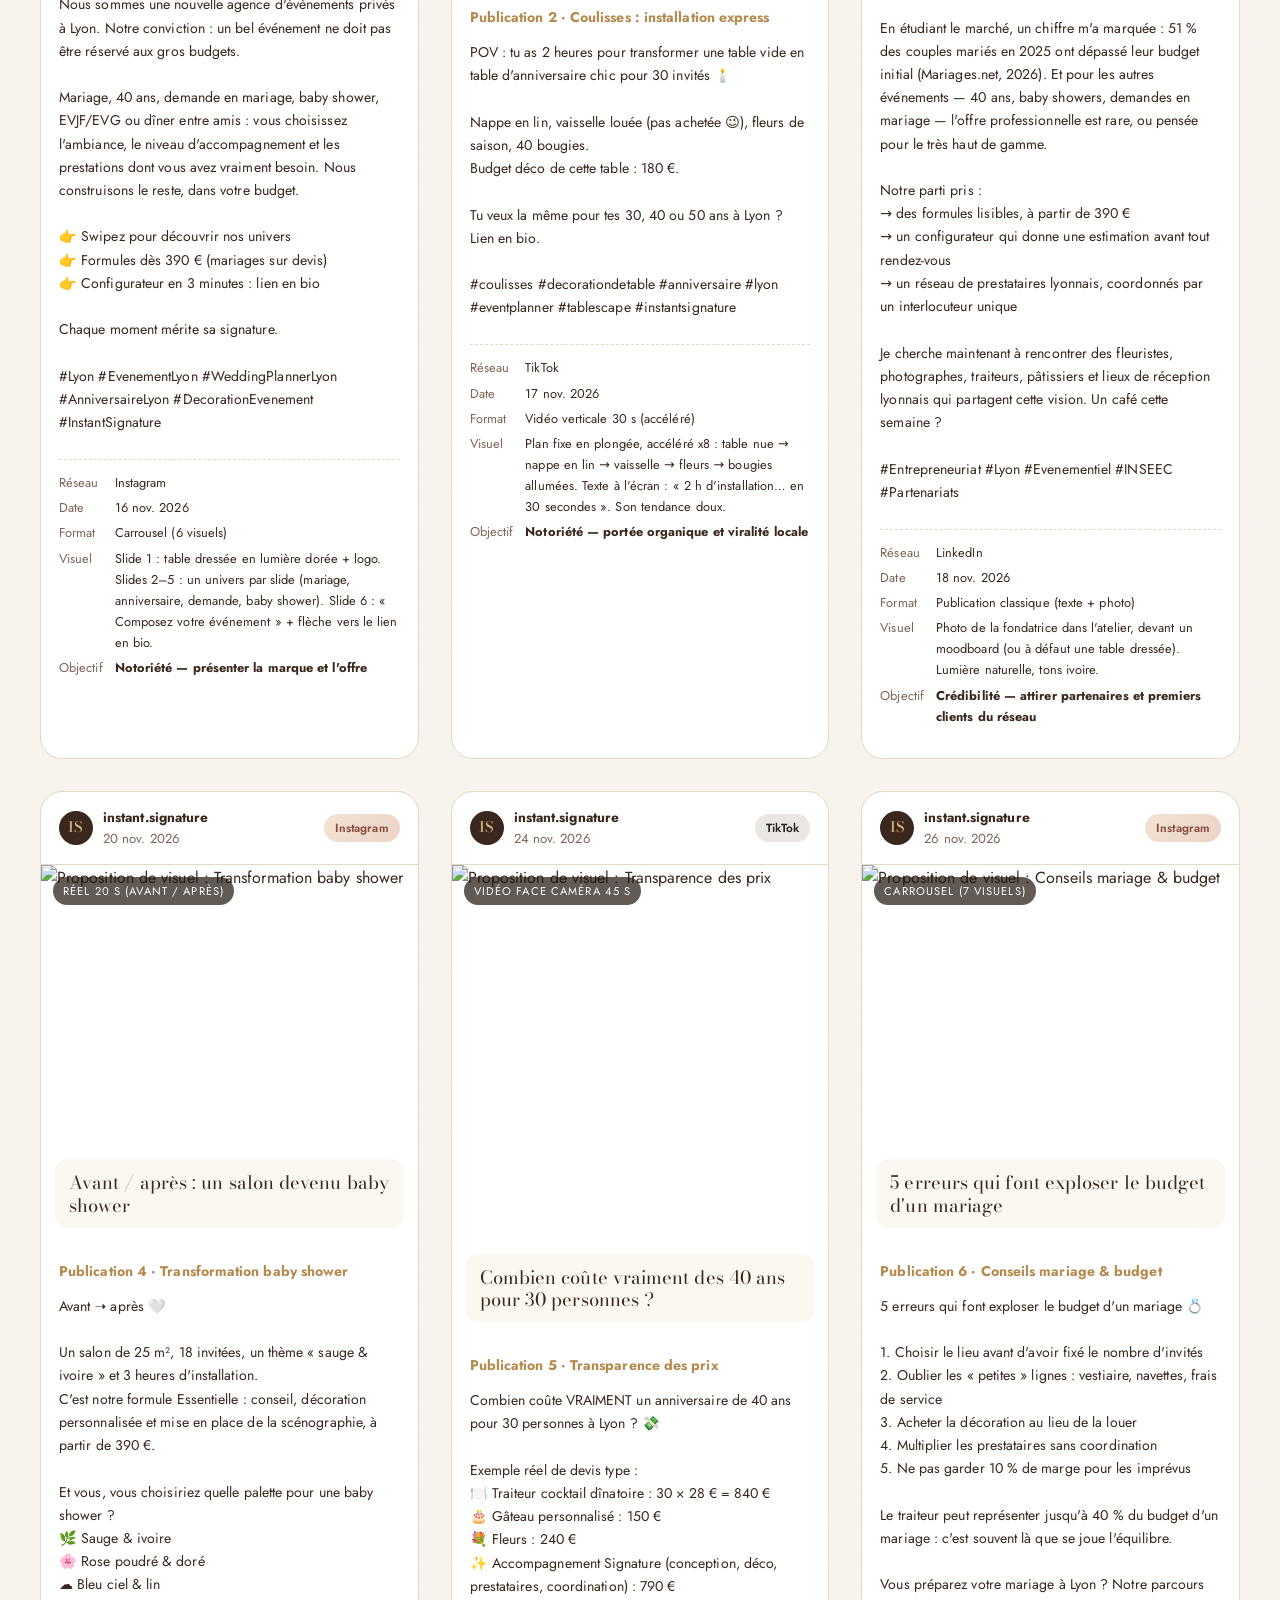
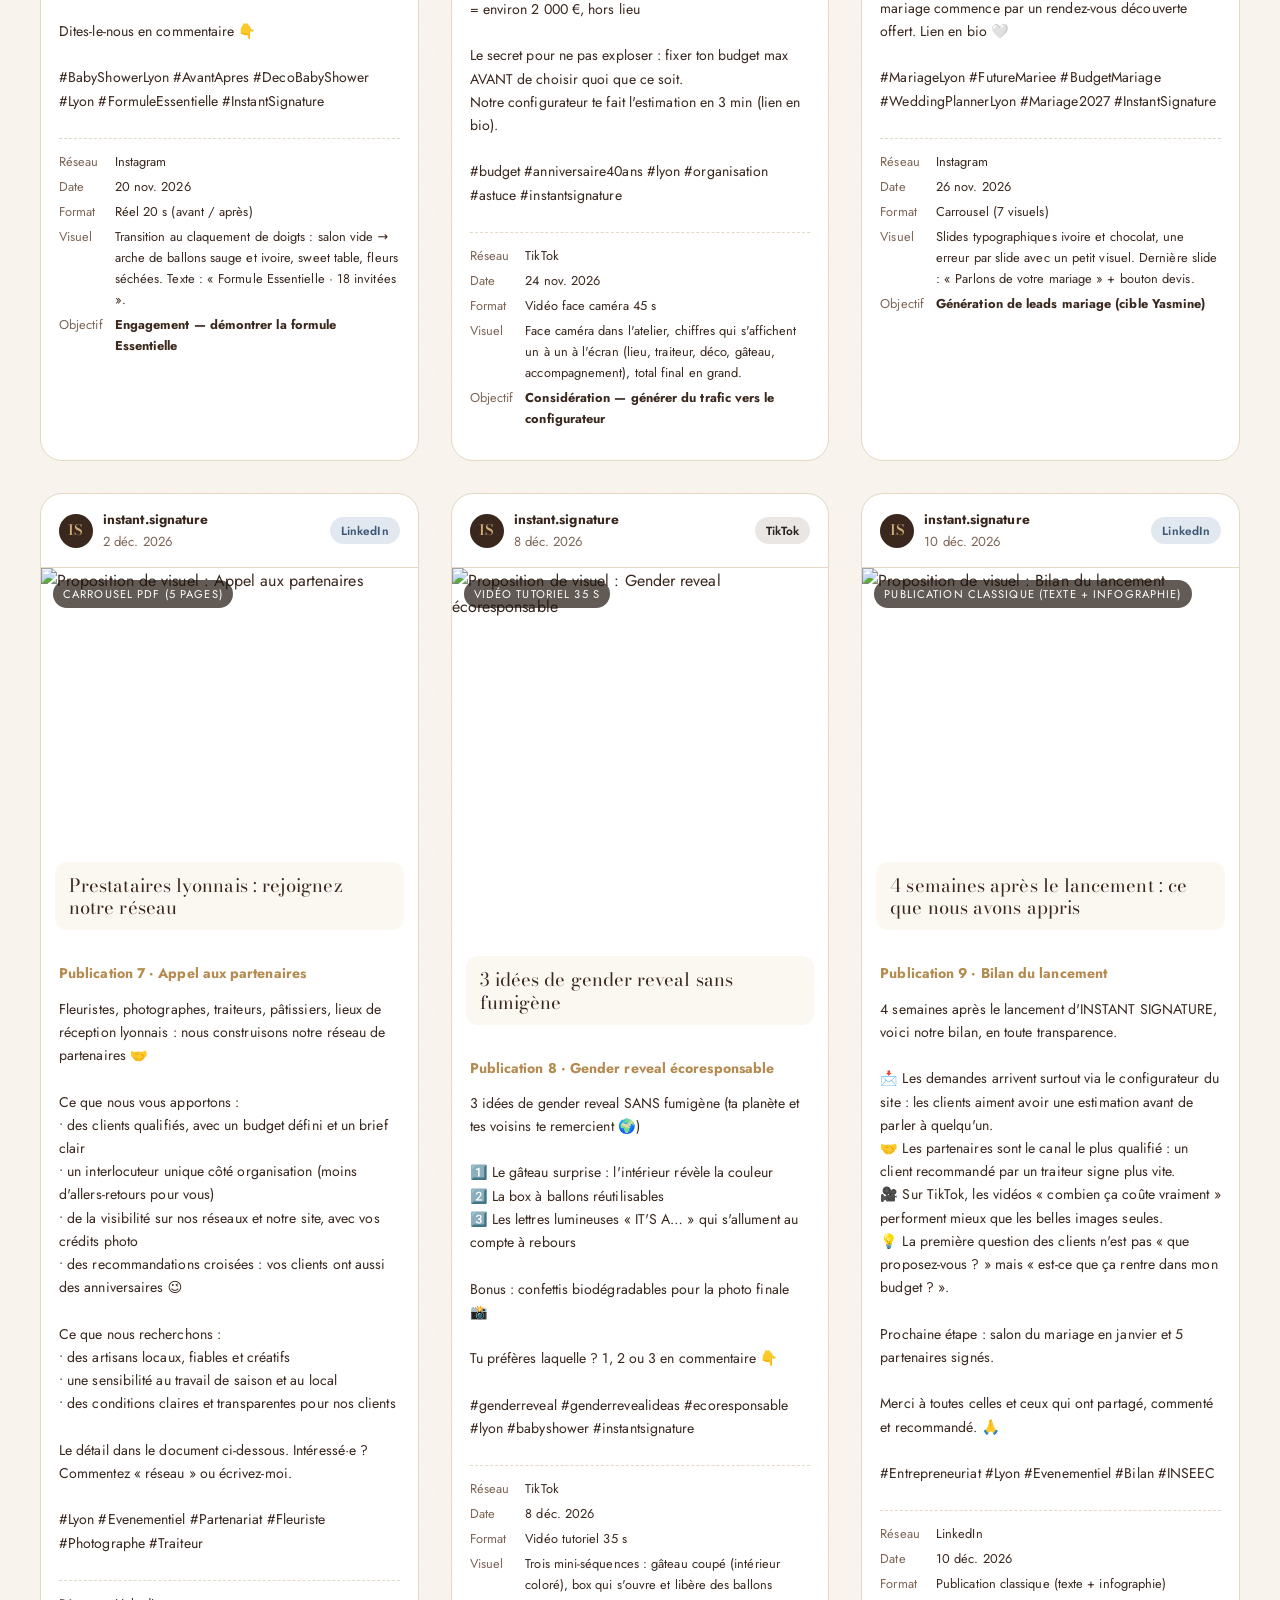
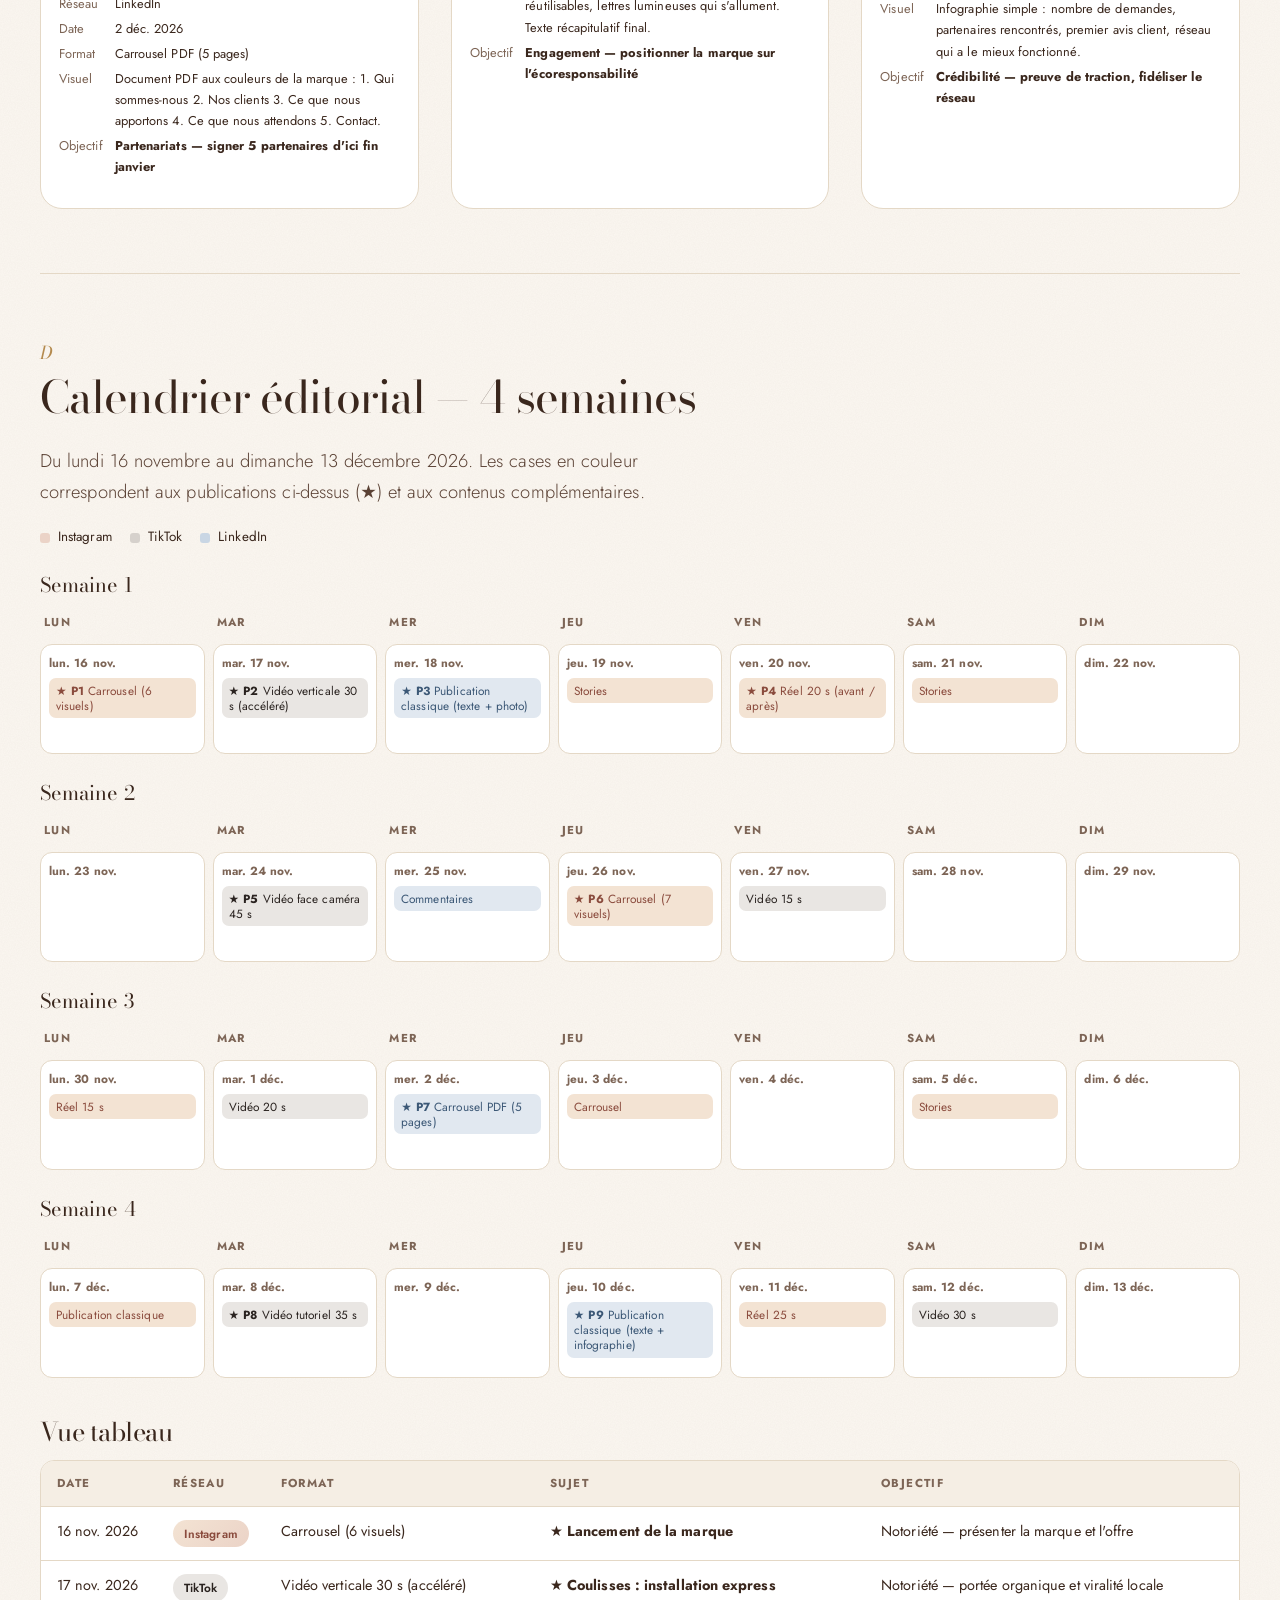
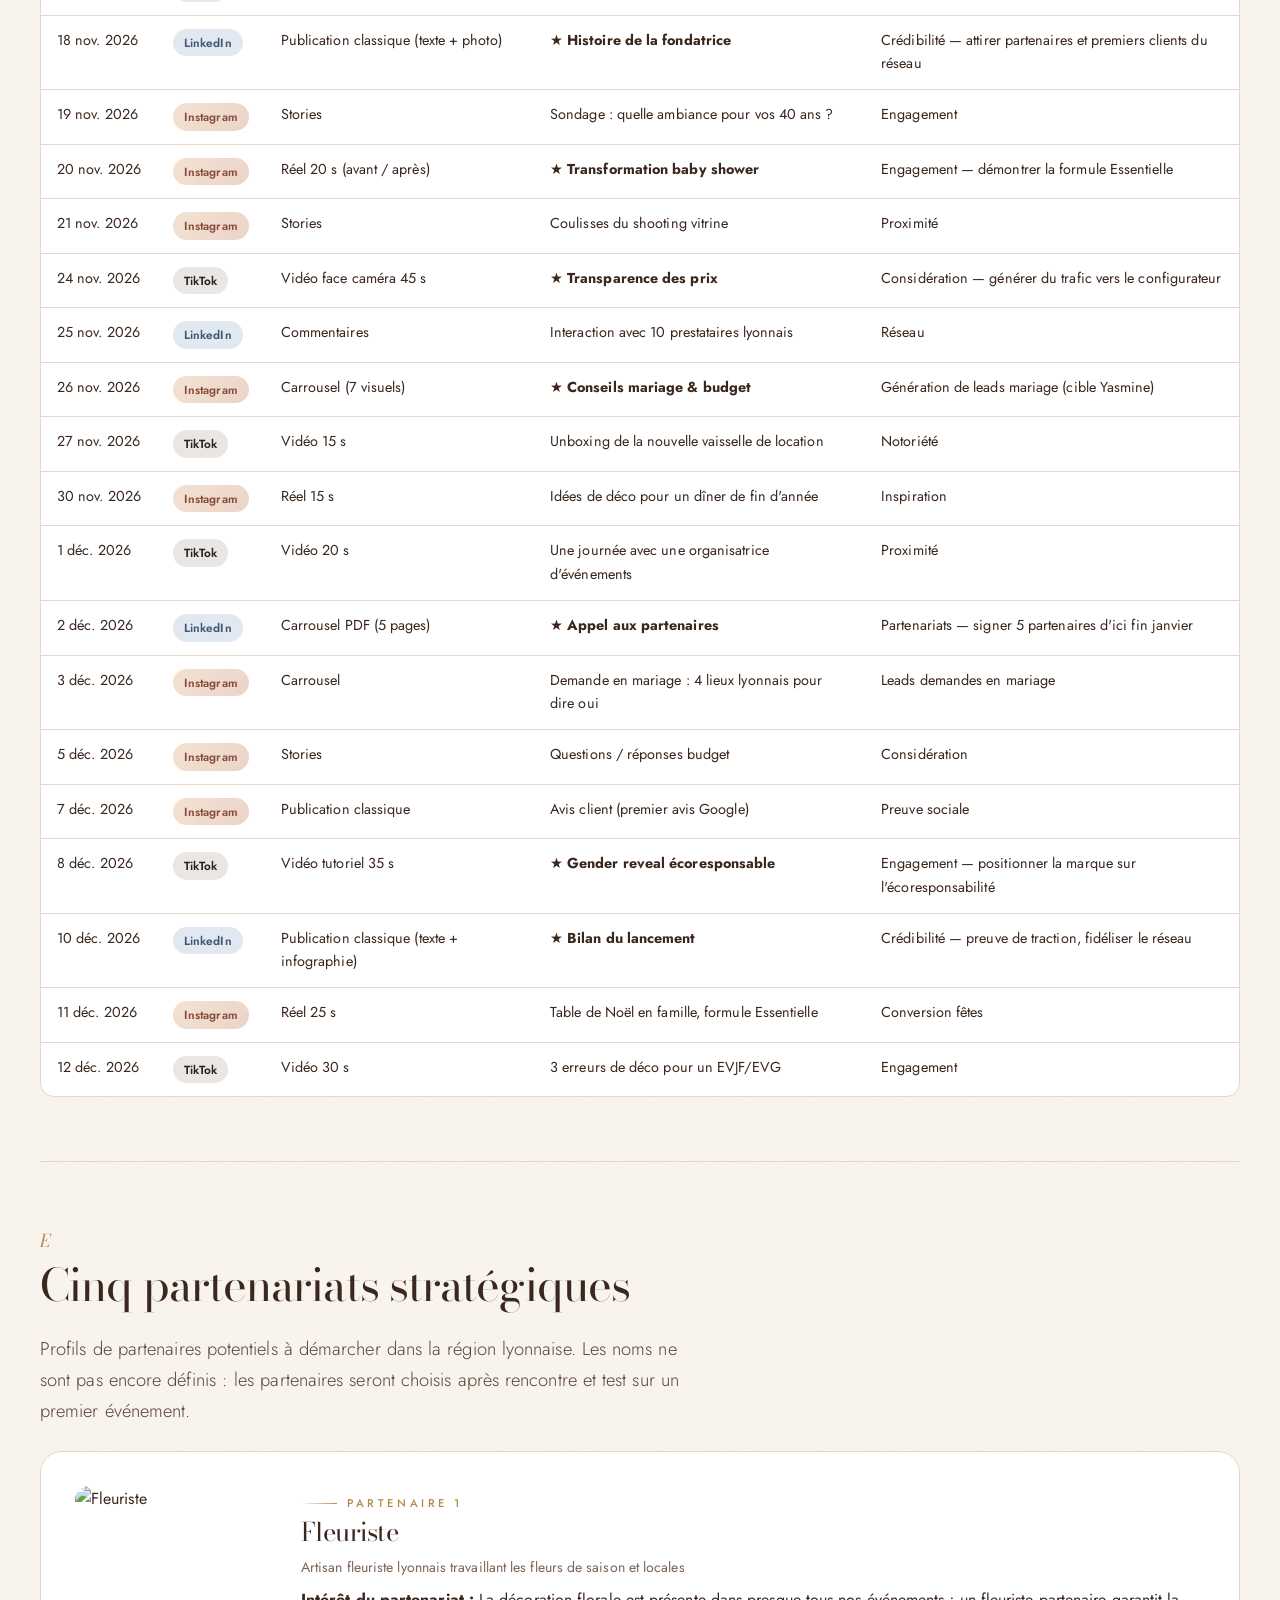
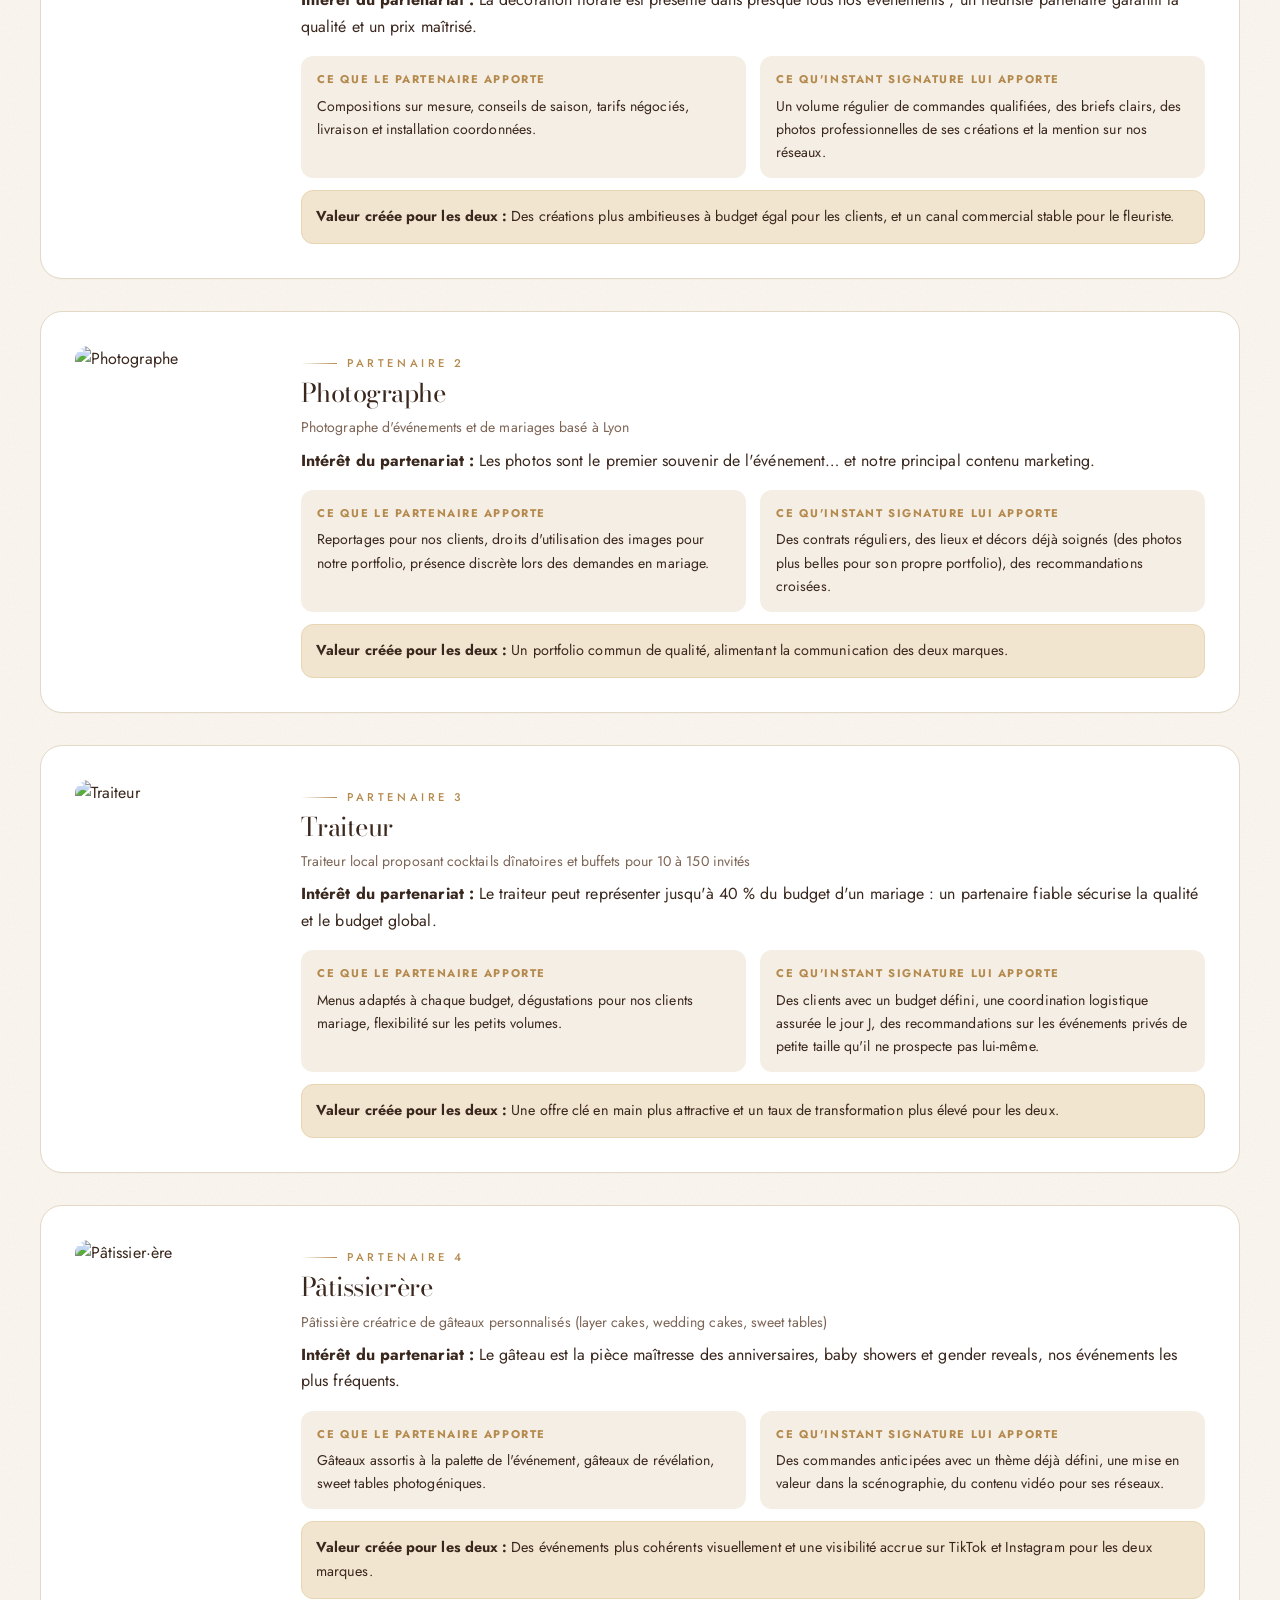
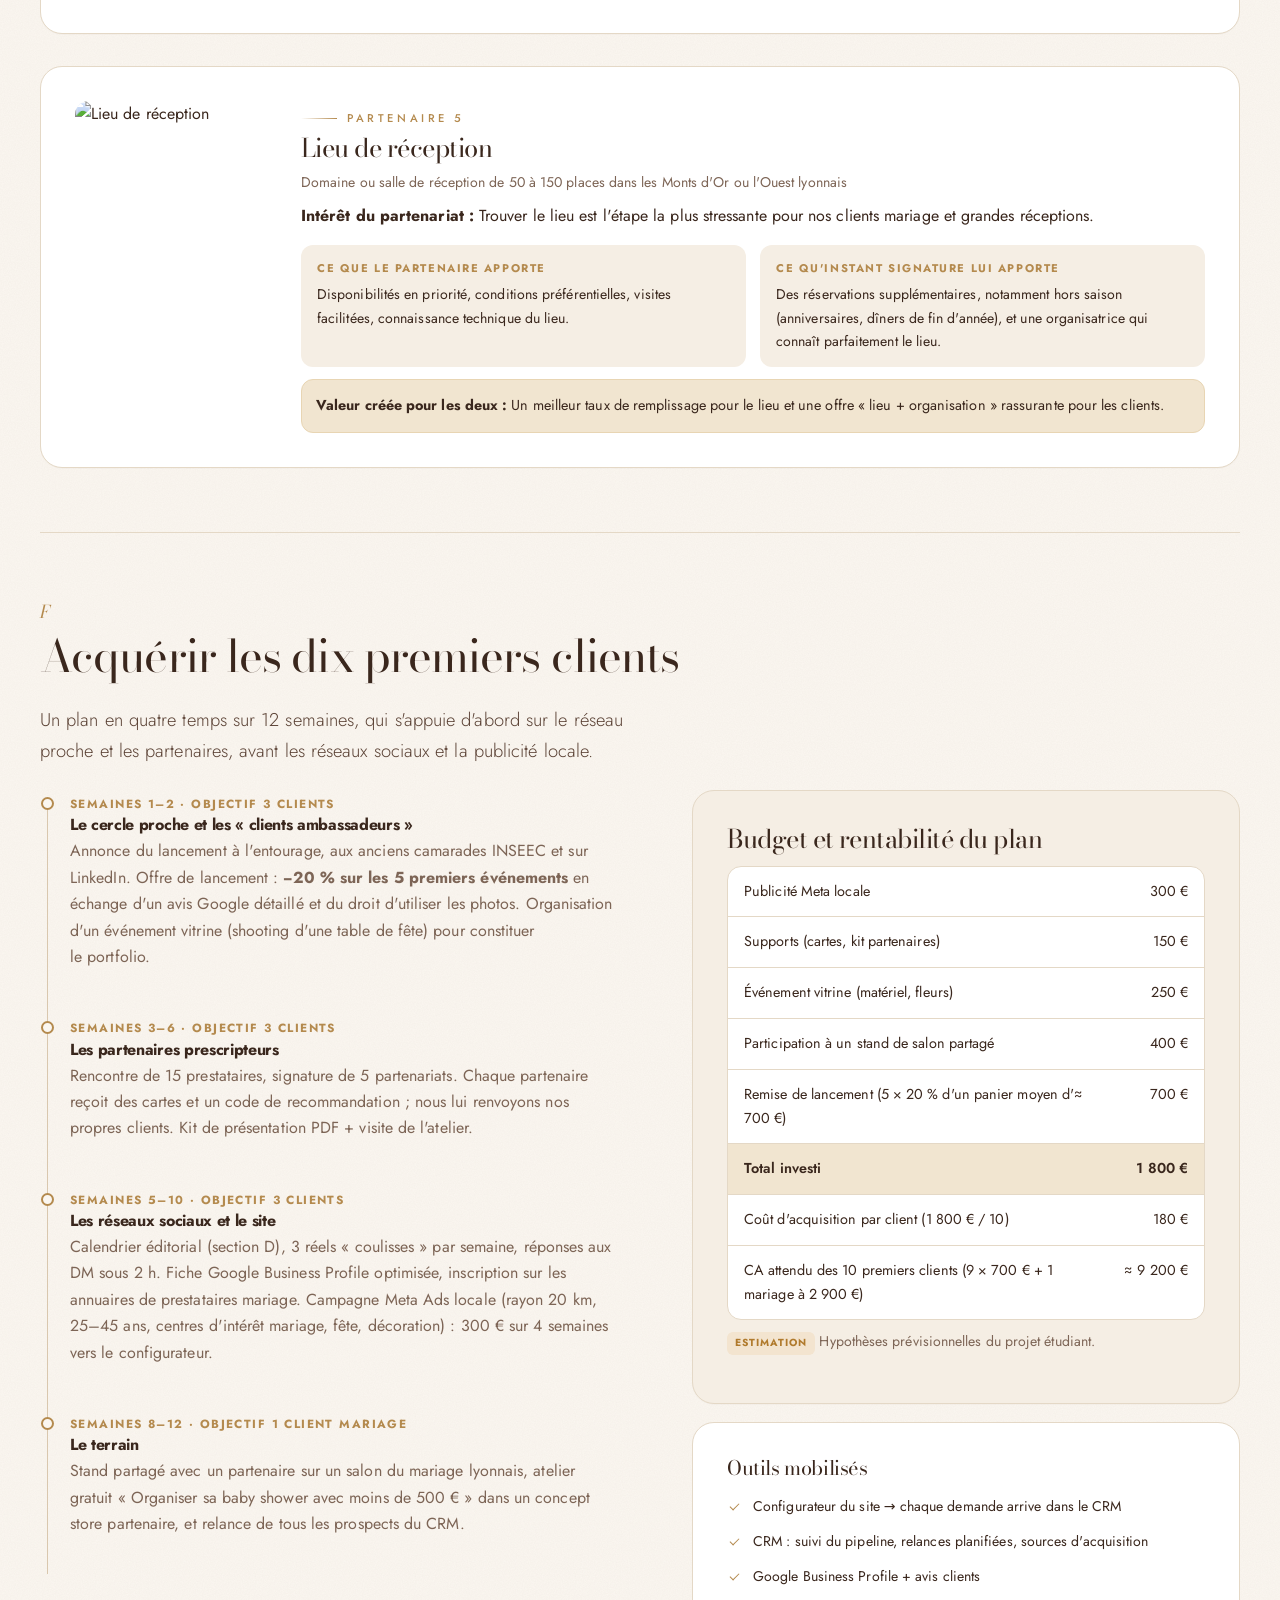
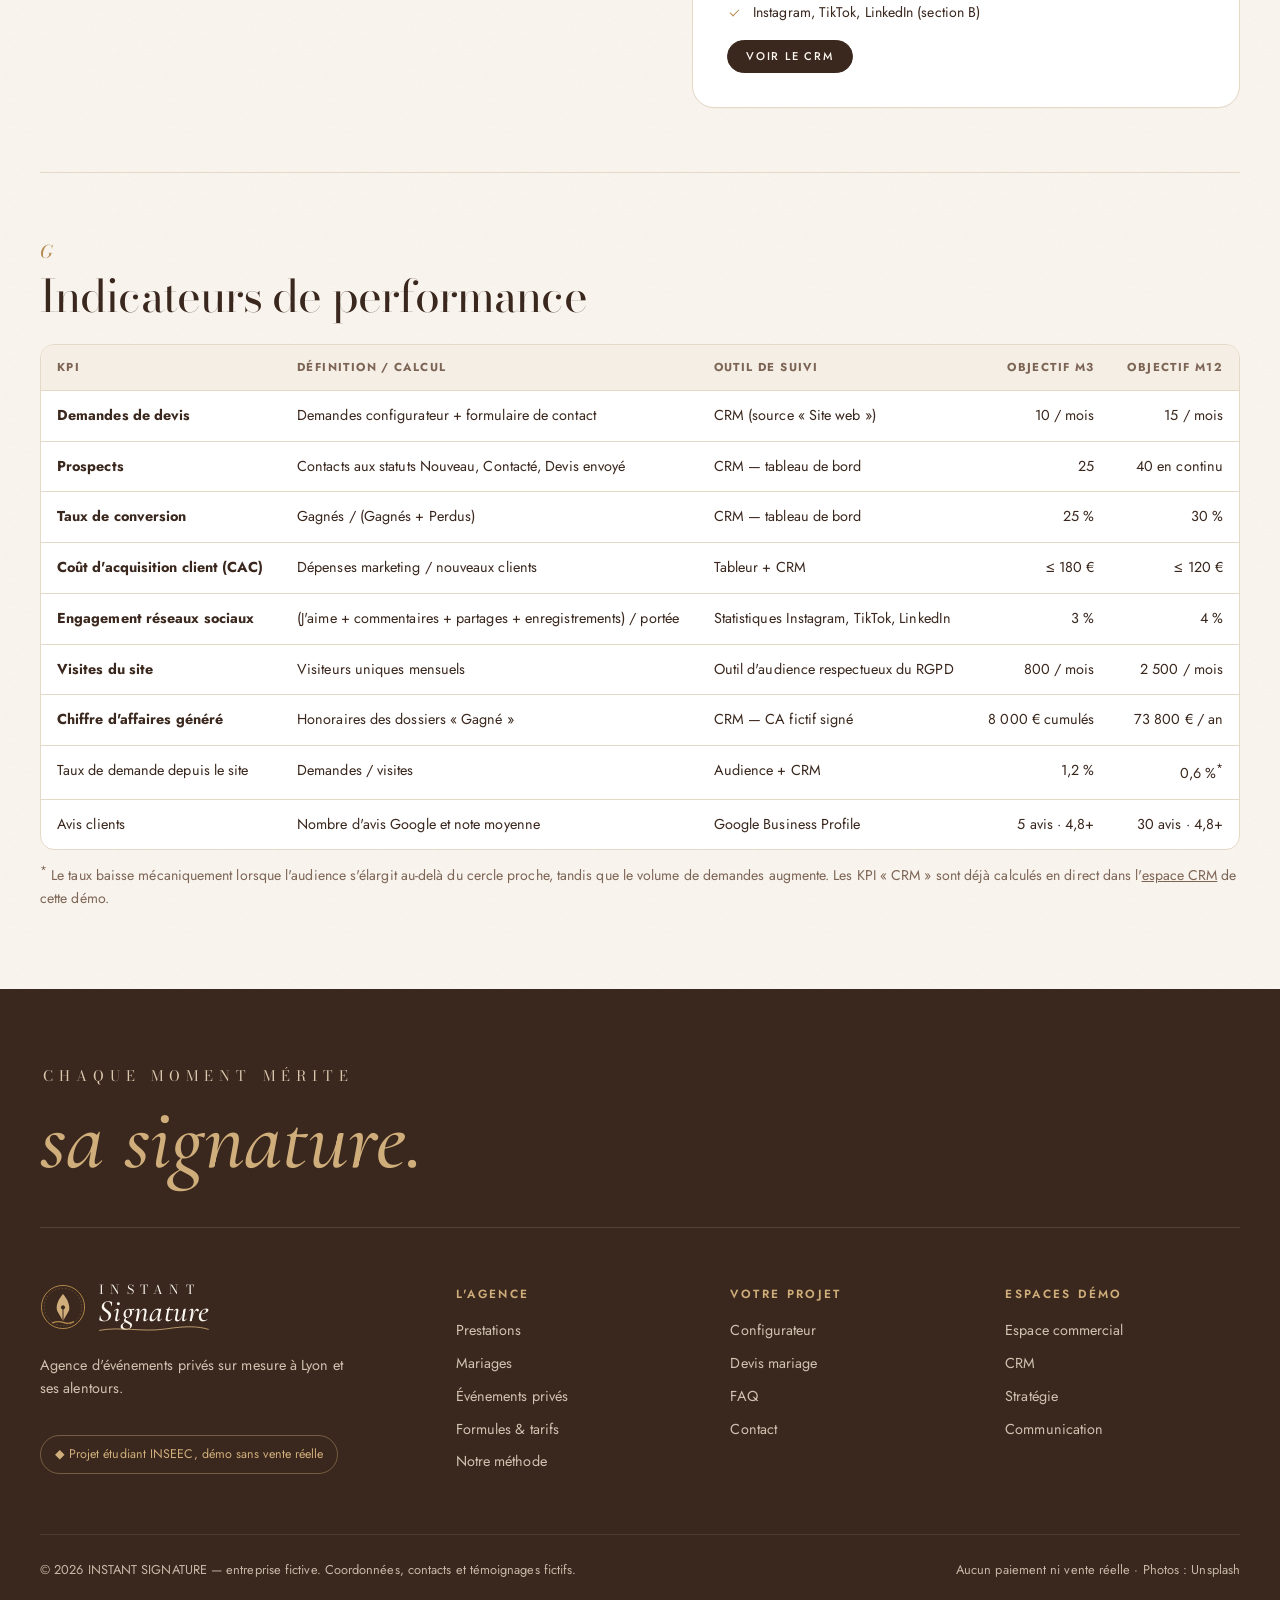
==== commit 02c023c3: "Add files via upload" ====
--- a/communication.html
+++ b/communication.html
@@ -50,7 +50,7 @@
         <dl class="info-list" style="grid-template-columns:130px 1fr">
           <dt>Positionnement</dt><dd>Agence événementielle élégante, créative, accessible et personnalisable — entre le wedding planner haut de gamme et le DIY.</dd>
           <dt>Cible principale</dt><dd>Particuliers de 25 à 45 ans à Lyon et dans sa région, qui veulent un bel événement sans tout gérer seuls.</dd>
-          <dt>Cibles secondaires</dt><dd>Couples qui préparent leur mariage, familles, groupes d'amis (anniversaires, EVJF), personnes qui préparent une surprise ou une demande en mariage.</dd>
+          <dt>Cibles secondaires</dt><dd>Couples qui préparent leur mariage, familles, groupes d'amis (anniversaires, EVJF/EVG), personnes qui préparent une surprise ou une demande en mariage.</dd>
           <dt>Ton</dt><dd>Chaleureux, élégant et rassurant. On vouvoie sur le site et LinkedIn, on tutoie avec bienveillance sur TikTok. Phrases courtes, vocabulaire sensoriel (lumière, matières, émotions), jamais de jargon ni d'injonction au luxe.</dd>
           <dt>À éviter</dt><dd>« Luxe », « exclusif », prix flous, visuels surchargés, promesses irréalistes (« mariage complet à 390 € »).</dd>
         </dl>
@@ -68,7 +68,7 @@
         <h3 style="margin-top:12px">La vitrine inspirante</h3>
         <dl class="info-list" style="grid-template-columns:100px 1fr">
           <dt>Rôle</dt><dd>Inspirer, prouver la qualité esthétique, générer des demandes</dd>
-          <dt>Cibles</dt><dd>Claire, Yasmine, futures mariées, témoins d'EVJF</dd>
+          <dt>Cibles</dt><dd>Claire, Yasmine, futures mariées, témoins d'EVJF/EVG</dd>
           <dt>Formats</dt><dd>Carrousels avant/après, réels, stories avec sondages, highlights « Formules », « Mariages », « Avis »</dd>
           <dt>Rythme</dt><dd>3 posts + 5 stories / semaine</dd>
           <dt>Objectif M12</dt><dd>3 000 abonnés locaux, 4 % d'engagement</dd>
--- a/assets/css/style.css
+++ b/assets/css/style.css
@@ -774,3 +774,51 @@
   .spaces { gap: 14px; flex-wrap: nowrap; }
   .spaces a { padding: 6px 0; white-space: nowrap; }
 }
+
+/* =========================================================
+   Logo plume · titre d'accueil · bouton menu · cartes
+   ========================================================= */
+.brand { gap: 12px; }
+.seal, .brand-text { display: none; }
+.logo-mark { width: 46px; height: 46px; flex: none; overflow: visible; }
+.lm-ring { fill: none; stroke: var(--gold); stroke-width: 1; }
+.lm-ring2 { fill: none; stroke: var(--gold); stroke-width: .6; stroke-dasharray: 1.4 2.2; opacity: .7; }
+.lm-nib { fill: var(--choco); }
+.lm-slit { stroke: var(--ivory); stroke-width: 1; stroke-linecap: round; }
+.lm-hole { fill: var(--ivory); }
+.lm-ink { fill: none; stroke: var(--gold); stroke-width: 1.3; stroke-linecap: round; }
+.logo-word { display: flex; flex-direction: column; line-height: 1; }
+.logo-top { font-family: var(--serif); font-size: .78rem; letter-spacing: .5em; text-transform: uppercase; color: var(--choco); margin-left: .1em; }
+.logo-script { position: relative; font-family: var(--italic); font-style: italic; font-weight: 500; font-size: 1.95rem; line-height: .95; color: var(--choco); letter-spacing: .01em; padding-bottom: 3px; }
+.logo-script .sig-line { left: 0; bottom: -4px; width: 100%; height: 8px; stroke: var(--gold); stroke-width: 2.4; }
+.brand:hover .logo-script .sig-line { animation: drawSig 1.2s ease forwards; stroke-dashoffset: 420; }
+.brand-footer { display: inline-flex; align-items: center; }
+.brand-footer .lm-nib { fill: var(--gold-2); }
+.brand-footer .lm-slit, .brand-footer .lm-hole { stroke: var(--choco); fill: var(--choco); }
+.brand-footer .logo-top, .brand-footer .logo-script { color: var(--ivory); }
+.brand-footer .logo-script .sig-line { stroke: var(--gold-2); }
+
+/* Bouton « Composer mon événement » du menu : toujours chocolat */
+.main-nav .btn.nav-cta, .main-nav .btn.nav-cta:hover { background: var(--choco); color: var(--ivory); border-color: var(--choco); }
+.main-nav .btn.nav-cta:hover { background: var(--choco-2); }
+
+/* Cartes événements : la carte grandit simplement au survol, sans cadre */
+.event-card::before { display: none; }
+.event-card { transition: transform .45s cubic-bezier(.2,.7,.2,1), box-shadow .45s; }
+.event-card:hover { transform: scale(1.035); box-shadow: var(--shadow-lg); z-index: 2; }
+.event-card:hover img { transform: none; }
+
+/* Titre d'accueil : petites capitales + grande signature à la plume */
+.hero h1.hero-title { max-width: none; line-height: 1; }
+.ht-top { display: block; font-family: var(--serif); font-weight: 400; font-size: clamp(.95rem, 1.6vw, 1.3rem); letter-spacing: .42em; text-transform: uppercase; margin: 0 0 .35em .2em; text-shadow: none; }
+.hero h1.hero-title .sig { font-size: clamp(3.6rem, 10vw, 8.2rem); line-height: .95; font-weight: 500; letter-spacing: -.01em; padding-bottom: .1em; }
+.hero h1.hero-title .sig-line { stroke-width: 1.6; bottom: -.02em; height: .22em; }
+.footer-motto .ht-top { font-size: .9rem; color: var(--beige-2); margin-bottom: .5em; }
+.footer-motto em { font-size: 1.5em; }
+@media (max-width: 640px) {
+  .logo-mark { width: 38px; height: 38px; }
+  .logo-top { font-size: .64rem; letter-spacing: .42em; }
+  .logo-script { font-size: 1.6rem; }
+  .ht-top { letter-spacing: .26em; font-size: .82rem; }
+  .hero h1.hero-title .sig { font-size: 3.3rem; }
+}
